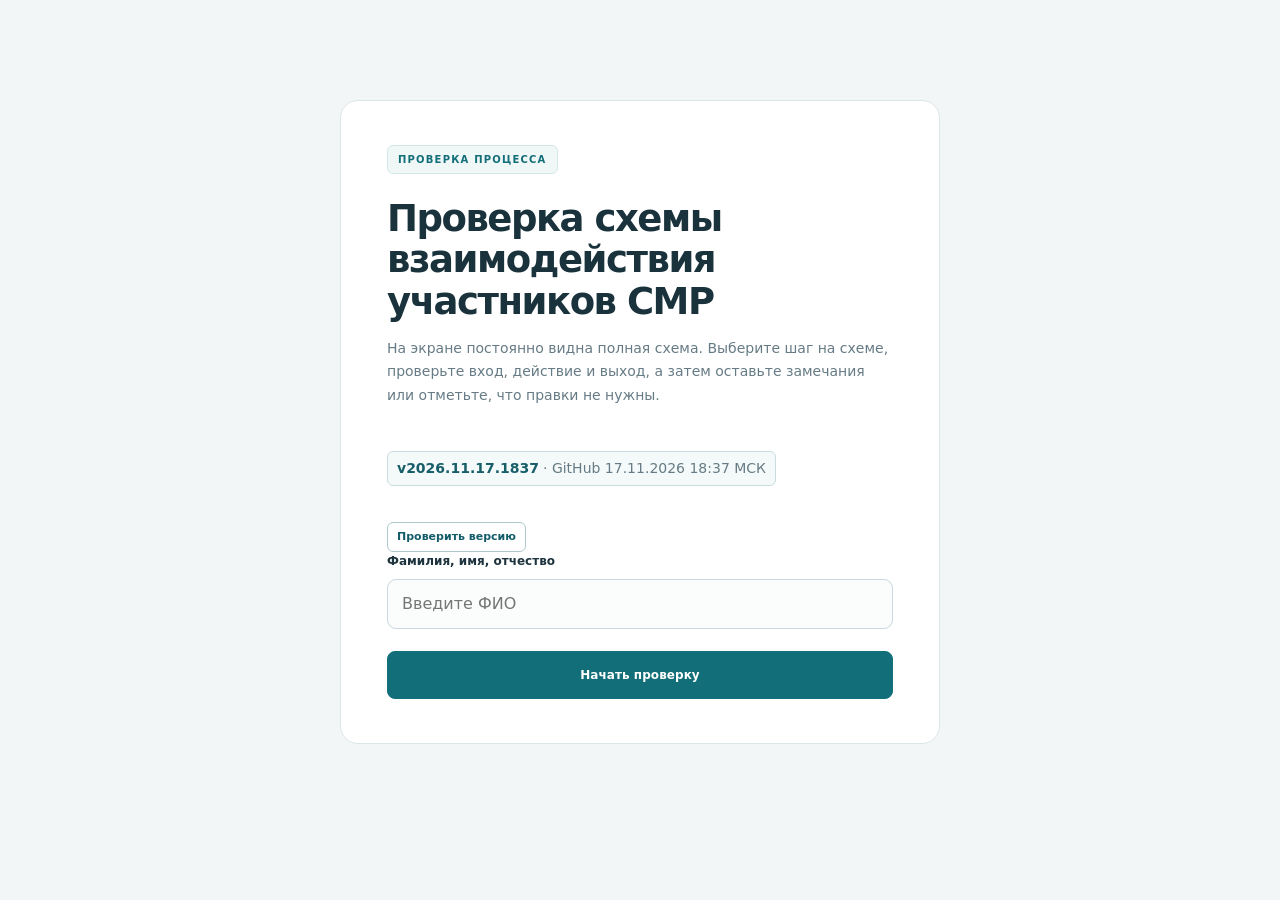
==== index.html @ fa49a2ed "Release v2026.11.17.1837: mark changed steps and fields, 17.11.2026 18:37 МСК" ====
<!doctype html>
<html lang="ru">
<head>
<meta charset="utf-8">
<meta name="viewport" content="width=device-width,initial-scale=1">
<title>Проверка схемы СМР | Flat</title>
<style>
:root{--bg:#edf1f6;--panel:#fff;--ink:#172033;--muted:#687386;--line:#ccd5e3;--accent:#1d4ed8;--id:#6d28a8;--id-bg:#f3e8ff}
*{box-sizing:border-box}body{margin:0;background:var(--bg);color:var(--ink);font:13px/1.4 Inter,Segoe UI,Arial,sans-serif}button,textarea,input{font:inherit}button{cursor:pointer}.hidden{display:none!important}
.start{max-width:650px;margin:10vh auto;padding:36px;background:#fff;border:1px solid var(--line);border-radius:20px;box-shadow:0 15px 50px #20305014}.start h1{margin:0 0 12px;font-size:30px;line-height:1.15}.start p{color:var(--muted)}.start .primary{width:100%;min-height:48px;touch-action:manipulation;-webkit-tap-highlight-color:transparent}label{font-weight:700}.field{width:100%;min-height:48px;margin:8px 0 22px;padding:13px;border:1px solid #b8c1d1;border-radius:10px;font-size:16px}.primary,.ghost{padding:9px 15px;border:1px solid var(--line);border-radius:9px;background:#fff;font-weight:750}.primary{border-color:var(--accent);background:var(--accent);color:#fff}
.work{height:100vh;padding:10px}.topbar{display:flex;align-items:center;gap:12px;height:54px;padding:8px 13px;margin-bottom:9px;border:1px solid var(--line);border-radius:13px;background:#fff}.brand{font-weight:850}.spacer{flex:1}.small{color:var(--muted);font-size:11px}.workspace{display:grid;grid-template-columns:minmax(430px,45%) minmax(570px,55%);gap:10px;height:calc(100% - 63px)}.panel{min-height:0;overflow:hidden;border:1px solid var(--line);border-radius:15px;background:var(--panel);box-shadow:0 7px 24px #1c2a4110}.panel-head{display:flex;align-items:center;justify-content:space-between;gap:10px;height:50px;padding:9px 13px;border-bottom:1px solid var(--line)}.panel-head h2{margin:0;font-size:16px}.panel-head span{color:var(--muted);font-size:10px}.diagram-scroll{height:calc(100% - 50px);overflow:auto;padding:15px;scroll-behavior:smooth}.diagram{display:flex;flex-direction:column;max-width:760px;margin:auto}.flow-arrow{height:27px;color:#64748b;font-size:20px;line-height:27px;text-align:center}
.node{position:relative;min-height:47px;padding:7px 8px;border:2px solid var(--actor);border-radius:8px;background:var(--fill);color:#1e293b;text-align:left}.node:hover{filter:brightness(.98);box-shadow:0 3px 10px #1e293b20}.node strong{display:block;margin-bottom:2px;font-size:10px}.node span{display:block;font-size:9px;line-height:1.25}.node.current{z-index:5;outline:4px solid #111827;outline-offset:3px;box-shadow:0 0 0 7px #facc15,0 8px 18px #0f172a40}.node.current::after{content:'РАССМАТРИВАЕМЫЙ ШАГ';position:absolute;top:-12px;right:5px;padding:2px 6px;border-radius:99px;background:#111827;color:#fff;font-size:8px;font-weight:900;letter-spacing:.05em}.single-node{width:min(290px,86%);margin:auto}.area{position:relative;padding:28px 10px 10px;border:2px solid #8e9bb0;border-radius:13px;background:#f7f9fc}.area-title{position:absolute;top:-10px;left:12px;padding:2px 8px;border:1px solid #8e9bb0;border-radius:6px;background:#fff;color:#37455c;font-size:10px;font-weight:900;letter-spacing:.03em;text-transform:uppercase}.area-grid{display:grid;grid-template-columns:repeat(2,minmax(0,1fr));gap:8px}.subarea{position:relative;min-width:0;padding:25px 7px 7px;border:1px dashed #97a5b9;border-radius:9px;background:#fff}.subarea-title{position:absolute;top:5px;left:7px;right:7px;color:#526078;font-size:9px;font-weight:900}.subflow{display:flex;flex-direction:column;gap:3px}.subarrow{height:13px;color:#7a879b;font-size:12px;line-height:13px;text-align:center}.parallel-row{display:grid;grid-template-columns:repeat(auto-fit,minmax(95px,1fr));gap:6px}.parallel-marker{margin:0 0 5px;color:#526078;font-size:9px;font-weight:800;text-align:center;text-transform:uppercase}
.legend{display:flex;flex-wrap:wrap;gap:4px 9px;margin-bottom:12px}.legend-item{display:flex;align-items:center;gap:4px;color:#596579;font-size:9px}.legend-dot{width:9px;height:9px;border:2px solid var(--actor);border-radius:3px;background:var(--fill)}
.question-scroll{height:calc(100% - 50px);overflow:auto;padding:15px}.progress{height:6px;margin-bottom:13px;overflow:hidden;border-radius:99px;background:#d8dfe9}.progress i{display:block;height:100%;background:var(--accent)}.question-head{display:flex;align-items:flex-start;gap:9px;margin-bottom:12px}.actor-badge{padding:5px 8px;border:2px solid var(--actor);border-radius:99px;background:var(--fill);font-size:10px;font-weight:800;white-space:nowrap}.question-head h1{margin:0;font-size:20px;line-height:1.25}.id-legend{margin:0 0 10px;color:var(--muted);font-size:10px}.id-tag{display:inline-block;padding:1px 5px;border:1px solid #a472d1;border-radius:5px;background:var(--id-bg);color:var(--id);font-weight:900}.triplet{display:grid;grid-template-columns:repeat(3,minmax(0,1fr));gap:9px}.content-card{aspect-ratio:1/1;min-height:210px;padding:12px;overflow:auto;border:1px solid var(--line);border-top:6px solid var(--card);border-radius:12px;background:#fbfcfe}.content-card h3{margin:0 0 9px;color:#536078;font-size:11px;letter-spacing:.05em;text-transform:uppercase}.item{margin-bottom:6px;padding:5px 6px;border-radius:6px;font-size:11px;white-space:pre-wrap}.item.id{border-left:4px solid var(--id);background:var(--id-bg);color:#502176;font-weight:800}.item.id .id-tag{margin-right:4px}.answer{margin-top:14px;padding-top:13px;border-top:1px solid var(--line)}.answer h3{margin:0 0 8px;font-size:15px}.answer textarea{width:100%;min-height:90px;padding:10px;resize:vertical;border:1px solid #aeb9c9;border-radius:8px}.controls{display:flex;align-items:center;gap:9px;margin-top:10px}.controls .primary{margin-left:auto}.no-change{display:flex;align-items:center;gap:6px;font-weight:650}.saved{color:#087a52;font-size:11px}
@media(max-width:1050px){.work{height:auto}.workspace{grid-template-columns:1fr;height:auto}.diagram-scroll{height:540px}.question-scroll{height:auto}.panel{overflow:visible}}@media(max-width:720px){.start{min-height:100vh;min-height:100dvh;margin:0;padding:24px 18px;border:0;border-radius:0;box-shadow:none;display:flex;flex-direction:column;justify-content:center}.start h1{font-size:25px}.area-grid{grid-template-columns:1fr}.triplet{grid-template-columns:1fr}.content-card{aspect-ratio:auto;min-height:150px}.question-head{flex-direction:column}.topbar .brand{display:none}}


/* Flat redesign 2026.11 — design-only overrides, core data and numbering unchanged */
:root{--bg:#f3f6f7;--panel:#fff;--ink:#1d333d;--muted:#667b85;--line:#dce5e8;--accent:#126e78;--accentSoft:#e7f3f3;--id:#6b4891;--id-bg:#f2edf8}
html{scroll-behavior:smooth}body{font:14px/1.5 Inter,'Segoe UI',system-ui,-apple-system,Arial,sans-serif;-webkit-font-smoothing:antialiased;background:var(--bg)}
button,input,.comment-editor{font:inherit}button{transition:background-color .16s,border-color .16s,color .16s}button:focus-visible,input:focus-visible,[contenteditable]:focus-visible{outline:2px solid var(--accent);outline-offset:2px}button:disabled{cursor:default;opacity:.42}
.start{max-width:600px;margin:min(13vh,100px) auto 48px;padding:44px 46px;background:#fff;border:1px solid var(--line);border-radius:18px;box-shadow:none}
.start:before{content:'ПРОВЕРКА ПРОЦЕССА';display:inline-flex;padding:6px 10px;margin-bottom:24px;border:1px solid #d4e7e8;border-radius:6px;background:#eff7f7;color:var(--accent);font-size:10px;font-weight:800;letter-spacing:.12em}
.start h1{margin:0 0 15px;color:#19323c;font-size:clamp(26px,3vw,37px);letter-spacing:-.04em;line-height:1.12;font-weight:750}
.start p{font-size:14px;line-height:1.65;margin-bottom:30px}.start label{display:block;font-size:12px;color:var(--ink);font-weight:750}
.field{margin:9px 0 22px;border:1px solid #cbd8dd;border-radius:9px;background:#fbfcfc;padding:12px 14px;box-shadow:none}
.field:focus{background:#fff;border-color:var(--accent);outline:3px solid #e2f1f2;outline-offset:0}
.primary,.ghost{min-height:40px;padding:10px 16px;border-radius:8px;font-size:12px;font-weight:760;letter-spacing:.005em}
.primary{border:1px solid var(--accent);background:var(--accent);color:white}.primary:hover{background:#0c5961;border-color:#0c5961}
.ghost{border:1px solid #d6e1e5;background:#fff;color:#33505b}.ghost:hover{background:#eef4f5;border-color:#aebfc4}
.work{height:100vh;height:100dvh;padding:14px 16px}.topbar{height:59px;margin-bottom:12px;padding:10px 17px;border:1px solid var(--line);border-radius:12px;background:#fff;box-shadow:none}
.brand{display:flex;align-items:center;gap:11px;color:#19343b;letter-spacing:-.02em;font-size:15px;font-weight:780}.brand:before{content:'▤';display:grid;place-items:center;width:31px;height:31px;background:var(--accent);border-radius:8px;color:#fff;font-size:18px}
.topbar #who{min-width:0;max-width:38%;overflow:hidden;white-space:nowrap;text-overflow:ellipsis;font-size:12px}.topbar .primary{margin-left:auto}
.workspace{grid-template-columns:minmax(360px,43%) minmax(550px,57%);gap:12px;height:calc(100% - 71px)}
.panel{border:1px solid var(--line);border-radius:12px;background:#fff;box-shadow:none}
.panel-head{min-height:63px;height:auto;padding:13px 17px;border-bottom:1px solid #e6edef}
.panel-head h2{font-size:15px;color:#1d343c;font-weight:760;letter-spacing:-.015em}
.panel-head span{display:block;margin-top:2px;font-size:11px;color:#86959d}
.diagram-scroll{height:calc(100% - 63px);padding:21px 18px;scrollbar-color:#cbd9dc transparent}
.diagram{max-width:790px}.legend{gap:8px 16px;margin-bottom:21px;padding-bottom:13px;border-bottom:1px solid #edf1f2}
.legend-item{gap:6px;color:#627780;font-size:10.5px}.legend-dot{height:9px;width:9px;border:0;border-radius:3px;background:var(--actor)}
.flow-arrow{height:30px;line-height:29px;font-size:18px;color:#9aadb3}.subarrow{color:#a5b7bb}
.node{min-height:52px;padding:9px 11px;border:1px solid #dae5e8;border-left:4px solid var(--actor);border-radius:7px;background:#fff;color:#314952;box-shadow:none;transition:border-color .12s,background .12s}
.node:hover{filter:none;background:#f6fafb;border-color:#bdd2d7;box-shadow:none}
.node strong{font-size:10px;margin-bottom:4px;letter-spacing:.02em;color:#506772}
.node span{font-size:10px;line-height:1.36;color:#2d414b}
.node.current,.node.current:hover{outline:2px solid var(--accent);outline-offset:2px;box-shadow:0 0 0 6px #e4f2f2;background:#fff;border-color:#9bc8cc;border-left-color:var(--actor)}
.node.current:after{top:-14px;right:7px;padding:3px 7px;border-radius:4px;background:var(--accent);font-size:8px;letter-spacing:.06em}
.area{border:1px solid #d5e1e5;border-radius:10px;background:#f6f9fa;padding:29px 11px 12px}
.area-title{top:-10px;left:10px;padding:2px 8px;border:1px solid #d9e4e7;border-radius:5px;background:#fff;color:#576c77;font-size:9px;letter-spacing:.07em}
.area-grid{gap:9px}.subarea{padding:27px 8px 8px;border:1px solid #dfe8eb;border-radius:7px;background:#fff}
.subarea-title{font-size:9px;line-height:1.4;color:#6c828b;font-weight:750}.parallel-marker{font-size:9px;color:#82969d;letter-spacing:.035em}
.question-scroll{height:calc(100% - 63px);padding:19px 20px 25px;scrollbar-color:#cbd9dc transparent}
.progress{height:4px;margin:0 0 18px;border-radius:8px;background:#e8eff0}.progress i{background:var(--accent);border-radius:8px}
.question-head{gap:8px 11px;align-items:flex-start;margin-bottom:13px}.question-head h1{font-size:clamp(19px,1.75vw,23px);font-weight:760;line-height:1.27;color:#203942;letter-spacing:-.023em;scroll-margin-top:16px}
.actor-badge{padding:5px 9px;border:1px solid var(--actor);border-radius:5px;background:var(--fill);color:#294049;font-size:10px;font-weight:750}
.id-legend{display:flex;align-items:center;gap:7px;margin:0 0 12px;font-size:11px;line-height:1.5;color:#7b8993}.id-tag{padding:2px 5px;border:0;border-radius:4px;background:var(--id-bg);color:var(--id);font-weight:780}
.quote-hint{display:inline-flex;align-items:center;gap:7px;margin-bottom:16px;padding:6px 10px;border:1px solid #dce7e9;border-radius:7px;background:#f6f9fa;color:#697f89;font-size:11px;font-weight:500;letter-spacing:.005em}.hint-icon{font-size:16px;line-height:1;color:#728d96}
.triplet{gap:11px;align-items:start}.card-wrap{min-width:0;display:flex;flex-direction:column;gap:7px}
.step-recap{min-height:36px;display:flex;flex-direction:column;gap:1px;padding:0 2px;color:#607581;line-height:1.32;font-size:10px}
.recap-number{font-weight:800;color:var(--accent);letter-spacing:.035em;text-transform:none}.recap-name{overflow:hidden;display:-webkit-box;-webkit-line-clamp:2;-webkit-box-orient:vertical;line-clamp:2;color:#748892}
.content-card{aspect-ratio:auto;min-height:270px;height:clamp(270px,49vh,550px);border:1px solid #dce6e9;border-top:3px solid var(--card);border-radius:8px;background:#fff;padding:14px 12px 16px;box-shadow:none;overflow:auto;scrollbar-color:#cbd9dc transparent;user-select:text;-webkit-user-select:text;cursor:text}
.content-card h3{display:flex;align-items:center;gap:7px;padding-bottom:10px;margin:0 0 10px;border-bottom:1px solid #ecf1f2;color:#4e6570;font-size:11px;font-weight:800;letter-spacing:.07em}
.section-dot{display:inline-block;width:7px;height:7px;border-radius:2px;background:var(--card)}
.content-card .item{margin:0 0 7px;padding:7px 8px;border:1px solid transparent;border-radius:5px;background:#f7f9fa;color:#344c57;font-size:12px;line-height:1.53;white-space:pre-wrap;overflow-wrap:anywhere;user-select:text;-webkit-user-select:text}
.content-card .item.id{border:1px solid #e8def1;border-left:3px solid var(--id);background:#f7f3fb;color:#513765;font-weight:700}
.content-card .id-tag{display:inline-block;margin-right:3px;user-select:text;-webkit-user-select:text}
::selection{background:#bedcdf;color:#11333c}
.answer{margin-top:18px;padding-top:18px;border-top:1px solid #e3eaed}.answer h3{font-size:15px;font-weight:760;color:#243c46;letter-spacing:-.01em;margin-bottom:10px}
.comment-editor{width:100%;min-height:148px;padding:12px 13px;border:1px solid #cbdadf;border-radius:8px;outline:0;background:#fbfcfc;color:#233943;font-size:13px;line-height:1.55;white-space:pre-wrap;overflow:auto}
.comment-editor:focus{background:#fff;border-color:var(--accent);box-shadow:0 0 0 3px #e3f0f1}
.comment-editor:empty:before{content:attr(data-placeholder);color:#93a2a9;pointer-events:none}
.comment-editor[contenteditable="false"]{background:#f2f5f5;color:#75868d}.comment-editor .helper-label{font-weight:790;color:#284b56}
.comment-editor blockquote{margin:6px 0 10px;padding:9px 11px;border:0;border-left:3px solid var(--accent);border-radius:0 5px 5px 0;background:#eff6f6;color:#2b4a52;font-size:12px;white-space:pre-wrap}
.quote-button{position:fixed;z-index:1000;padding:9px 13px;border:1px solid #115963;border-radius:7px;background:#145f68;color:#fff;font-size:11px;font-weight:750;box-shadow:0 5px 18px #31515d29;touch-action:manipulation}
.controls{flex-wrap:wrap;gap:9px;margin-top:13px}.controls .primary{margin-left:auto}.no-change{gap:7px;color:#506772;font-size:12px;font-weight:650}.no-change input{width:16px;height:16px;accent-color:var(--accent)}.saved{font-size:10px;color:var(--accent)}
@media(max-width:1120px){.workspace{grid-template-columns:minmax(310px,41%) minmax(500px,59%)}.question-scroll{padding:16px}.content-card .item{font-size:11.5px}}
@media(max-width:1050px){.work{height:auto;padding:12px}.workspace{grid-template-columns:1fr;height:auto}.panel{overflow:hidden}.diagram-scroll{height:430px}.question-scroll{height:auto;overflow:visible}.triplet{grid-template-columns:repeat(3,minmax(0,1fr))}.content-card{height:330px}.question-head h1{scroll-margin-top:17px}}
@media(max-width:720px){.start{margin:0;max-width:none;min-height:100vh;min-height:100dvh;padding:34px 22px;border:0;border-radius:0;display:flex;flex-direction:column;justify-content:center}.start h1{font-size:31px}.start:before{align-self:flex-start}.work{padding:8px}.topbar{height:55px;padding:9px 11px;margin-bottom:8px;gap:8px}.brand{display:flex!important;font-size:13px;white-space:nowrap}.brand:before{width:26px;height:26px;font-size:15px}.topbar .small{max-width:20%;font-size:10px}.topbar .primary{padding:8px 9px;font-size:10px;min-height:34px}.workspace{gap:8px}.panel-head{padding:12px 13px;min-height:58px}.diagram-scroll{height:340px;padding:16px 12px}.question-scroll{padding:15px 13px 21px}.question-head{flex-direction:column;align-items:flex-start}.question-head h1{font-size:22px}.id-legend{font-size:10px}.quote-hint{font-size:11px;margin-bottom:16px}.triplet{grid-template-columns:1fr;gap:20px}.card-wrap{gap:7px}.step-recap{min-height:auto;display:flex;flex-direction:row;flex-wrap:wrap;align-items:baseline;gap:6px;padding:0 3px;font-size:11px}.recap-name{display:block;overflow:visible;-webkit-line-clamp:unset;line-clamp:unset;font-size:11px}.content-card{height:auto;min-height:155px;max-height:none;padding:13px}.content-card h3{font-size:12px}.content-card .item{font-size:12.5px;padding:8px 9px}.answer{margin-top:24px}.comment-editor{min-height:145px;font-size:14px}.controls .no-change{order:-1;width:100%;padding:3px 0}.controls button{flex:1}.controls .saved{order:3;width:100%;text-align:right}.quote-button{font-size:12px;max-width:calc(100vw - 16px)}}
@media(max-width:720px){.topbar #who{display:none}.topbar .primary{white-space:nowrap;padding:8px 12px}}
@media(max-width:380px){.topbar .small{display:none}.brand{font-size:12px}.start h1{font-size:27px}}



/* Three clearly delineated work areas: scheme, step, feedback */
.workspace{grid-template-columns:minmax(350px,42%) minmax(0,58%);align-items:stretch;gap:14px}
.review-stack{display:flex;flex-direction:column;min-height:0;min-width:0;gap:14px}
.panel{position:relative;border:1px solid #d3e0e3;box-shadow:none;border-radius:12px;background:#fff}
.diagram-panel{border-color:#cadde1;background:#fff}
.step-panel{flex:1;min-height:0;border-color:#dad7e6;background:#fff}
.comment-panel{flex:0 0 auto;border-color:#c9e0d9;background:#fff}
.panel-head{position:relative;min-height:64px;height:64px;padding:12px 17px;flex:none}
.diagram-panel .panel-head{background:#eef6f7;border-bottom:1px solid #d7e6e8;box-shadow:inset 0 3px 0 #729aa2}
.step-panel .panel-head{background:#f6f4fa;border-bottom:1px solid #e8e3f0;box-shadow:inset 0 3px 0 #9485ad}
.comment-panel .panel-head{background:#eef7f4;border-bottom:1px solid #d7e9e1;box-shadow:inset 0 3px 0 #6ba898}
.panel-caption{display:flex;align-items:center;gap:12px;min-width:0}
.panel-index{display:grid;place-items:center;flex:0 0 28px;height:28px;font-size:11px;font-weight:750;border:1px solid #d0e0e3;border-radius:7px;color:#58757f;background:#fff}
.step-panel .panel-index{border-color:#e1dceb;color:#77618c}
.comment-panel .panel-index{border-color:#cfe5dc;color:#3c806d}
.panel-caption h2{font-size:15px;line-height:1.3}
.panel-caption span:not(.panel-index){font-size:11px;line-height:1.4}
.diagram-panel .diagram-scroll{height:calc(100% - 64px)}
.step-panel .question-scroll{height:calc(100% - 64px);overflow:auto;padding:16px 19px 20px}
.step-panel .content-card{height:clamp(230px,34vh,445px);min-height:230px}
.quote-hint{margin:0 0 14px;padding:0;border:0;background:transparent;color:#6e818c;line-height:1.45;font-size:11px}
.triplet{gap:9px}
.content-card h3{position:sticky;top:-14px;z-index:2;justify-content:space-between;gap:6px;min-height:39px;margin:0 0 10px;padding:0 0 9px;background:#fff}
.section-label{display:inline-flex;align-items:center;gap:5px;min-width:0}
.quote-inline{flex:0 0 auto;min-height:28px;padding:5px 8px;border:1px solid #bdd7d5;border-radius:6px;background:#f0f7f6;color:#126e78;font-size:10px;line-height:1;font-weight:730;white-space:nowrap}
.quote-inline:hover:not(:disabled),.quote-inline.quote-ready{background:#126e78;border-color:#126e78;color:white}
.quote-inline:disabled{opacity:1;cursor:default;color:#64818a;border-color:#cbdfe2;background:#f2f6f6}
.comment-body{padding:13px 17px 14px}
.comment-tabs{display:flex;gap:2px;border-bottom:1px solid #dce6e5;margin-bottom:12px}
.comment-tab{flex:1;min-width:0;border:0;border-bottom:2px solid transparent;background:transparent;color:#70818a;padding:8px 10px 9px;font-size:12px;font-weight:650;text-align:center}
.comment-tab:hover{background:#f5faf9;color:#365f61}
.comment-tab.active{color:#126e78;border-bottom-color:#126e78;font-weight:800;background:#f8fbfa}
.comment-pane-head{display:flex;justify-content:space-between;align-items:center;flex-wrap:wrap;gap:8px;margin-bottom:8px}
.comment-pane-head h3{margin:0;color:#35515c;font-size:12px;font-weight:730}
.overall-note{font-size:11px;color:#809298}
.comment-pane .comment-editor{min-height:100px;max-height:190px;font-size:12.5px;padding:10px 11px}
.comment-panel .no-change{font-size:11px;white-space:nowrap}
.comment-panel .no-change input{height:15px;width:15px}
.comment-panel .controls{justify-content:space-between;margin-top:11px}
.comment-panel .controls .primary{margin-left:0}
.comment-panel .controls .saved{flex:1;min-width:0;text-align:center}
/* Adapt the panel arrangement without nested mobile scrolling. */
@media(max-width:1050px){
 .work{height:auto;min-height:100dvh}
 .workspace{height:auto;grid-template-columns:1fr;gap:12px}
 .review-stack{height:auto;gap:12px}
 .step-panel{flex:initial}
 .step-panel .question-scroll{height:auto;overflow:visible}
 .diagram-panel .diagram-scroll{height:370px}
 .step-panel .content-card{height:350px}
}
@media(max-width:720px){
 .panel-head{height:auto;min-height:60px;padding:11px 13px}
 .diagram-panel .diagram-scroll{height:320px}
 .panel-caption{gap:9px}
 .step-panel .question-scroll{padding:15px 12px 20px}
 .step-panel .content-card{height:auto;min-height:160px;max-height:none;overflow:visible}
 .content-card h3{top:6px;padding:8px 0 9px}
 .quote-inline{min-height:32px;font-size:11px;padding:6px 10px}
 .comment-body{padding:12px}
 .comment-tab{font-size:12px;padding:10px 5px}
 .comment-pane .comment-editor{min-height:145px;max-height:none;font-size:14px}
 .comment-panel .controls .saved{order:initial;width:auto;flex:0 1 auto}
 .comment-panel .controls button{flex:0 0 auto;min-width:95px}
 .comment-panel .no-change{font-size:12px}
 .comment-pane-head{align-items:flex-start}
}
@media(max-height:750px) and (min-width:1051px){
 .work{height:auto;min-height:100vh}
 .workspace{height:auto;min-height:760px}
 .review-stack{min-height:760px}
 .diagram-panel .diagram-scroll{height:calc(100% - 64px)}
}

/* Cross-step links: exact originating document leads to an explicitly mapped output item. */
.step-reference{display:inline;color:#106d78;font-weight:800;text-decoration:underline;text-decoration-color:#8fc5c9;text-underline-offset:3px;text-decoration-thickness:1.5px;border-radius:3px;cursor:pointer;white-space:nowrap}
.step-reference:hover{color:#084f59;text-decoration-color:#084f59;background:#e4f3f3}
.step-reference:focus-visible{outline:2px solid #12818a;outline-offset:2px;background:#e4f3f3}
#output .item.ref-target{position:relative;border:1px solid #c59d47;border-left:4px solid #be8a23;background:#fff5da;color:#443c2a;box-shadow:0 0 0 2px #f8ecc9;scroll-margin:80px;transition:background-color .2s,border-color .2s}
#input .item.ref-origin{border:1px solid #bed9da;background:#e9f6f5}
.reference-notice{display:flex;flex-wrap:wrap;align-items:center;justify-content:space-between;gap:6px 12px;padding:8px 10px;margin:0 0 13px;border:1px solid #d4e6e6;border-left:3px solid #6c9ca3;border-radius:7px;background:#f3f9f9;color:#46636c;font-size:11px;line-height:1.4}
.reference-notice button{border:0;background:transparent;color:#0b6a76;text-decoration:underline;text-underline-offset:2px;font-weight:750;font-size:11px;padding:4px 0;cursor:pointer}
.reference-notice button:hover{color:#064b56}
@media(max-width:720px){.reference-notice{font-size:12px}.reference-notice button{font-size:12px}.step-reference{padding:1px 0}}

/* Backreferences sit inside the output item, beneath the document name. */
.output-consumers{display:flex;flex-wrap:wrap;align-items:baseline;gap:5px;margin-top:7px;padding-top:6px;border-top:1px solid #dfe9eb;font-size:10px;line-height:1.5}
.output-consumers-label{margin-right:2px;color:#66838b;font-size:10px;font-weight:650;white-space:nowrap}
.output-consumers .reverse-reference{display:inline-block;padding:2px 6px;border:1px solid #d6e7e8;border-radius:4px;background:#eef7f7;color:#116c75;text-decoration:none;font-size:10px;font-weight:740;white-space:nowrap}
.output-consumers .reverse-reference:hover{background:#deeff0;border-color:#9cc8ce;color:#084a53;text-decoration:underline}
.output-consumers .reverse-reference:focus-visible{outline:2px solid #126e78;outline-offset:2px}
#input .item.ref-target{position:relative;border:1px solid #c59d47;border-left:4px solid #be8a23;background:#fff5da;color:#443c2a;box-shadow:0 0 0 2px #f8ecc9;scroll-margin:80px}
#output .item.ref-origin{border:1px solid #bed9da;background:#e9f6f5}
@media(max-width:720px){.output-consumers{gap:7px;margin-top:8px;padding-top:7px;font-size:11px}.output-consumers .reverse-reference{padding:4px 8px;font-size:11px}.output-consumers-label{font-size:11px}}

/* Analytical document scopes: muted neutral for context, not the violet ID styling. */
.scope-legend{margin:0 0 12px;border:1px solid #dce8e9;border-radius:7px;background:#f8fbfb;color:#55707a;font-size:11px}
.scope-legend summary{cursor:pointer;padding:8px 11px;font-weight:650;list-style-position:inside}
.scope-legend summary:hover{background:#f0f6f6}
.scope-legend-content{padding:1px 12px 10px;border-top:1px solid #e5eeef;line-height:1.45}
.scope-legend-content p{margin:8px 0 0}.scope-caveat{color:#758990;font-size:10px}
.content-card .item.context{border:1px solid #dbe7e5;border-left:3px solid #789d96;background:#f5f9f8;color:#365850}
.content-card .context-tag,.content-card .related-tag{display:inline-block;margin-right:4px;padding:2px 5px;border-radius:4px;font-size:10px;font-weight:750;line-height:1.35}
.content-card .context-tag{background:#e2efeb;color:#446f63}
.content-card .item.related{border:1px solid #e2e5ea;border-left:3px solid #8c97aa;background:#f6f7fa}
.content-card .related-tag{background:#e8ebf2;color:#59677d}
.release-stamp{display:inline-flex;gap:4px;align-items:center;flex-wrap:wrap;font-size:11px;line-height:1.3;padding:5px 9px;border:1px solid #cbdcde;border-radius:6px;background:#f4faf9;color:#385660;white-space:normal}.release-stamp b{color:#175e69;font-weight:800}@media(max-width:720px){.release-stamp{font-size:10px;padding:4px 6px}}

/* Версия и проверка GitHub на стартовом экране и в шапке. */
.release-check-widget{display:inline-flex;align-items:center;flex-wrap:wrap;gap:6px;position:relative;max-width:100%;z-index:5}
.release-check-btn{background:#fff;border:1px solid #adc9ce;border-radius:6px;color:#135c69;padding:6px 9px;font-size:11px;font-weight:700;cursor:pointer}
.release-check-btn:hover{background:#e8f5f3}
.release-check-btn:disabled{opacity:.55;cursor:progress}
.release-check-result{position:absolute;z-index:9000;top:calc(100% + 8px);left:0;width:min(390px,calc(100vw - 24px));max-height:min(65vh,460px);overflow:auto;box-shadow:0 12px 36px #26374329;border:1px solid #c7dadf;background:#fff;padding:12px;border-radius:9px;color:#293c46;font-size:12px;line-height:1.55;white-space:normal}
.release-check-result[hidden]{display:none!important}
.release-result-line{margin:0 0 7px}
.release-result-important{font-weight:700;color:#0d5565}
.release-check-result a{display:block;padding-top:5px;color:#116477;font-weight:650}
@media(max-width:700px){.release-check-widget{gap:4px}.release-check-btn{font-size:10px;padding:5px 7px}}

.other-results{margin:12px 0 4px;padding:0 10px 8px;border:2px dashed #aab5bf;border-radius:8px;background:#f9fafb;color:#57616e;font-size:11px}.other-results[hidden]{display:none!important}.other-results summary{cursor:pointer;padding:9px 3px;font-weight:750;color:#657080}.other-results-body{border-top:1px dashed #c8d0d7;padding-top:7px}.other-result-item{padding:4px 5px;margin:4px 0;color:#64717d;font-size:11px;line-height:1.48;white-space:pre-wrap}.other-result-item:before{content:'• ';color:#8d98a2}

/* ✎ Изменённые шаги и поля: явный признак редактирования, видимый и в чистовом режиме. */
html body .diagram .node.has-content-change::before{
  content:"✎";position:absolute;right:5px;top:5px;
  display:flex!important;align-items:center;justify-content:center;
  width:20px;height:20px;min-width:20px;
  border:1px solid #c3d8d4;border-radius:6px;
  color:#22695f;background:#ebf7f3;
  font:700 15px/1 "Segoe UI Symbol","Segoe UI",Arial,sans-serif;
  box-shadow:0 1px 3px #203c3615;z-index:2;
}
html body .diagram .node.has-content-change{padding-right:29px!important}
html body .diagram .node.has-content-change.new-modified:not(.current)::after,
html body .diagram .node.has-content-change.new-moved:not(.current)::after{display:none!important}
html body .diagram .node.has-content-change.current::after{content:"РАССМАТРИВАЕМЫЙ ШАГ"}
.content-card.has-content-change .section-label::after{
  content:"✎";display:inline-flex;align-items:center;justify-content:center;
  vertical-align:middle;margin-left:6px;width:17px;height:17px;
  border:1px solid #c3d8d4;border-radius:5px;
  color:#22695f;background:#ebf7f3;font-size:12px;font-weight:800;
}
.change-icon-legend{display:inline-block;margin-top:4px;color:#43655e;font-size:10px;font-weight:650;white-space:normal}
</style>
<link rel="stylesheet" href="./review-new.css?v=202611171837">
</head>
<body>
<form id="start" class="start"><h1>Проверка схемы взаимодействия участников СМР</h1><p>На экране постоянно видна полная схема. Выберите шаг на схеме, проверьте вход, действие и выход, а затем оставьте замечания или отметьте, что правки не нужны.</p><div class="release-check-widget" data-release-widget data-release-branch="NEW" data-release-path="index.html" data-release-version="v2026.11.17.1837"><p class="release-stamp"><b>v2026.11.17.1837</b> · GitHub 17.11.2026 18:37 МСК</p><button type="button" class="release-check-btn" data-release-check>Проверить версию</button><div class="release-check-result" data-release-result aria-live="polite" hidden></div></div><label for="fio">Фамилия, имя, отчество</label><input id="fio" class="field" name="fio" autocomplete="name" enterkeyhint="go" placeholder="Введите ФИО" required><button id="begin" class="primary" type="submit">Начать проверку</button></form>
<main id="work" class="work hidden">
  <header class="topbar"><div class="release-check-widget" data-release-widget data-release-branch="NEW" data-release-path="index.html" data-release-version="v2026.11.17.1837"><span class="release-stamp" role="status" aria-label="Версия сайта и время публикации в GitHub"><b>v2026.11.17.1837</b> · GitHub 17.11.2026 18:37 МСК</span><button type="button" class="release-check-btn" data-release-check>Проверить версию</button><div class="release-check-result" data-release-result aria-live="polite" hidden></div></div><div class="brand">Проверка схемы СМР</div><span id="who" class="small"></span><div class="spacer"></div><button id="download" class="primary">Скачать XLSX</button></header>
  <div class="workspace">
    <section class="panel diagram-panel" aria-labelledby="diagramHeading">
      <header class="panel-head"><div class="panel-caption"><span class="panel-index">01</span><div><h2 id="diagramHeading">Схема процесса</h2><span class="change-icon-legend">✎ · в этом шаге или поле есть правки</span><span>Выберите шаг для проверки</span></div></div></header>
      <div class="diagram-scroll" id="diagramScroll"><div class="legend" id="legend"></div><div class="diagram" id="diagram"></div></div>
    </section>
    <div class="review-stack">
      <section class="panel step-panel" aria-labelledby="stepHeading">
        <header class="panel-head"><div class="panel-caption"><span class="panel-index">02</span><div><h2 id="stepHeading">Проверка шага</h2><span id="questionCounter"></span></div></div></header>
        <div class="question-scroll">
          <div class="progress"><i id="progress"></i></div>
          <div class="question-head"><span class="actor-badge" id="actorBadge"></span><h1 id="questionTitle"></h1></div>
          <p class="id-legend"><span class="id-tag">ИД</span> Документ или запись, относящиеся к исполнительной документации</p>
          <details class="scope-legend"><summary>Аналитические категории документов</summary><div class="scope-legend-content"><p><strong>[ИД]</strong> - документы, входящие в состав исполнительной документации.</p><p><strong>[Связанный документ]</strong> - документы для формирования, проверки или комплектования ИД, не являющиеся ИД сами по себе.</p><p><strong>[Контекст процесса]</strong> - документы об условиях выполнения работ, не подлежащие автоматическому включению в реестр ИД.</p><p class="scope-caveat">Это рабочая классификация СИД, а не нормативно установленный перечень. Применяется только к документам, для которых категория указана явно.</p></div></details><p class="quote-hint" role="note"><span class="hint-icon" aria-hidden="true">✎</span> Выделите фрагмент текста и нажмите «Цитировать» в соответствующей карточке.</p>
          <div class="reference-notice hidden" id="referenceNotice" role="status" aria-live="polite">
            <span id="referenceMessage">Связанный результат выделен ниже в блоке «Выход».</span>
            <button type="button" id="referenceBack">Вернуться к исходному шагу</button>
          </div>
          <div class="triplet">
            <div class="card-wrap"><div class="step-recap" aria-label="Текущий шаг"></div><article class="content-card" data-section="Вход" style="--card:#3d8ec4"><h3><span class="section-label"><span class="section-dot"></span>Вход</span><button class="quote-inline" type="button" aria-label="Цитировать выделенное из входа" disabled>Цитировать</button></h3><div id="input"></div></article></div>
            <div class="card-wrap"><div class="step-recap" aria-label="Текущий шаг"></div><article class="content-card" data-section="Действие" style="--card:#8b79bb"><h3><span class="section-label"><span class="section-dot"></span>Действие</span><button class="quote-inline" type="button" aria-label="Цитировать выделенное из действия" disabled>Цитировать</button></h3><div id="action"></div></article></div>
            <div class="card-wrap"><div class="step-recap" aria-label="Текущий шаг"></div><article class="content-card" data-section="Выход" style="--card:#43a58e"><h3><span class="section-label"><span class="section-dot"></span>Выход</span><button class="quote-inline" type="button" aria-label="Цитировать выделенное из выхода" disabled>Цитировать</button></h3><div id="output"></div><details id="otherResults" class="other-results" hidden><summary>Иной результат (не документ)</summary><div id="otherOutput" class="other-results-body"></div></details></article></div>
          </div>
        </div>
      </section>
      <section class="panel comment-panel" aria-labelledby="commentsHeading">
        <header class="panel-head"><div class="panel-caption"><span class="panel-index">03</span><div><h2 id="commentsHeading">Комментарии</h2><span>Замечания к шагу или ко всей схеме</span></div></div></header>
        <div class="comment-body">
          <div class="comment-tabs" role="tablist" aria-label="Вид комментария">
            <button type="button" class="comment-tab active" id="tabStep" role="tab" aria-controls="stepCommentPane" aria-selected="true">К текущему шагу</button>
            <button type="button" class="comment-tab" id="tabOverall" role="tab" aria-controls="overallCommentPane" aria-selected="false">К схеме в целом</button>
          </div>
          <section id="stepCommentPane" class="comment-pane" role="tabpanel" aria-labelledby="tabStep">
            <div class="comment-pane-head"><h3>Нужны ли правки в этом шаге?</h3><label class="no-change"><input id="nochange" type="checkbox"> Правки не нужны</label></div>
            <div id="comment" class="comment-editor" contenteditable="true" role="textbox" aria-label="Комментарий к текущему шагу" aria-multiline="true" data-placeholder="Опишите, что нужно изменить"></div>
          </section>
          <section id="overallCommentPane" class="comment-pane hidden" role="tabpanel" aria-labelledby="tabOverall">
            <div class="comment-pane-head"><h3>Замечания к схеме в целом</h3><span class="overall-note">Один комментарий на всю схему</span></div>
            <div id="overallComment" class="comment-editor" contenteditable="true" role="textbox" aria-label="Комментарий к схеме в целом" aria-multiline="true" data-placeholder="Опишите общие замечания, не относящиеся к отдельному шагу"></div>
          </section>
          <div class="controls"><button id="back" class="ghost" type="button">Назад</button><span id="saved" class="saved" role="status" aria-live="polite"></span><button id="next" class="primary" type="button">Далее</button></div>
        </div>
      </section>
    </div>
  </div>
</main>
<script>
const MODEL={"steps":[{"order":1,"code":"0","layer":0,"actorKey":"customer","actor":"Заказчик","actorColor":"#2563eb","title":"До начала СМР: заключения, утверждение ПД и РНС","input":"Вход\n• [ПД] Проектная документация\n• [Изыскательская документация] Результаты инженерных изысканий\n• [ИРД] Заявления на экспертизы и выдачу РНС\n• [ИРД] Правоустанавливающие документы на земельный участок, ГПЗУ\n• [Экологическая документация, если ГЭЭ обязательна] Материалы ОВОС и общественных обсуждений","action":"0.1. Заказчик направляет проектную документацию и результаты инженерных изысканий в ФАУ «Главгосэкспертиза России» для проведения ГГЭ.\nУ экспертного учреждения: материалы для проведения ГГЭ.\n0.2. Заказчик получает положительное заключение ГГЭ.\nУ заказчика: положительное заключение ГГЭ.\n0.3. Заказчик направляет материалы в Росприроднадзор для проведения ГЭЭ, если она обязательна для объекта.\nУ Росприроднадзора: материалы для проведения ГЭЭ.\n0.4. Заказчик получает положительное заключение ГЭЭ, если она обязательна для объекта.\nУ заказчика: положительное заключение ГЭЭ.\n0.5. Заказчик утверждает проектную документацию приказом.\nУ заказчика: утверждённая ПД и приказ о её утверждении.\n0.6. Заказчик оформляет приказ или решение об утверждении результатов ГГЭ.\nУ заказчика: приказ или решение об утверждении результатов ГГЭ.\n0.7. Заказчик подаёт заявление о выдаче РНС в Минстрой России.\nУ Минстроя России: заявление о выдаче РНС.\n0.8. Заказчик получает разрешение на строительство.\nУ заказчика: РНС.","output":"Выход\n• [ИРД] Положительное заключение ГГЭ\n• [ИРД] Положительное заключение ГЭЭ (если необходимо)\n• [ОРД] Приказ об утверждении ПД и приказ/решение об утверждении результатов ГГЭ\n• [ПД] Утверждённая проектная документация\n• [ИРД] Разрешение на строительство","surveyOrder":1},{"order":2,"code":"1","layer":1,"actorKey":"customer","actor":"Заказчик","actorColor":"#2563eb","title":"Выдача РД «В производство работ», утверждение перечня ИД и формы её ведения","input":"Вход\n• [РД] Рабочая документация\n• [ПД] Утверждённая ПД\n• [ИРД] РНС (шаг 0)\n• [Организационный документ] Проект перечня ИД\n• [ОРД] Проекты приказов о представителях","action":"1.1. Заказчик передаёт ЛОС рабочую документацию со штампом «В производство работ».\nУ ЛОС: рабочая документация для выполнения работ.\n1.2. Заказчик утверждает перечень исполнительной документации.\nУ заказчика: утверждённый перечень ИД.\n1.3. Заказчик утверждает форму ведения исполнительной документации.\nУ заказчика: утверждённая форма ведения ИД.\n1.4. Заказчик издаёт приказы о назначении представителей строительного контроля, застройщика и технического заказчика.\nУ назначенных представителей: полномочия, определённые приказами.\n1.5. Эксплуатирующая организация издаёт приказ о назначении представителей для подписания АОУСИТО и других документов СМР и ПНР.\nУ назначенных представителей: полномочия на подписание документов в пределах приказа.\n1.6. Эксплуатирующая организация передаёт заказчику приказ о назначении своих представителей.\nУ заказчика: приказ эксплуатирующей организации.","output":"Выход\n• [РД] РД со штампом «В производство работ», переданная ЛОС\n• [Организационный документ] Утверждённый перечень ИД и форма её ведения\n• [ОРД] Приказы заказчика о представителях СК, застройщика и технического заказчика\n• [ОРД] Приказ эксплуатирующей организации о представителях для АОУСИТО и других документов СМР и ПНР","surveyOrder":2},{"order":3,"code":"2","layer":2,"actorKey":"customer","actor":"Заказчик","actorColor":"#2563eb","title":"Извещение о начале работ в ГСН (не позднее 7 раб. дн.)","input":"Вход\n• [ИРД] РНС (шаг 0)\n• [ПД] Утверждённая ПД\n• [Надзорный документ] Извещение о начале строительства\n• [ИД] Общий журнал работ","action":"2.1. Застройщик или технический заказчик направляет извещение о начале строительства с приложениями в территориальное управление Ростехнадзора не позднее чем за 7 рабочих дней до начала строительства.\nУ территориального управления Ростехнадзора: извещение о начале строительства с приложениями.\n2.2. Застройщик или технический заказчик передаёт общий журнал работ в территориальное управление Ростехнадзора для регистрации.\nУ территориального управления Ростехнадзора: ОЖР для регистрации.","output":"Выход\n• [Надзорный документ] Направленное извещение о начале строительства\n• [ИД] ОЖР, переданный на регистрацию","surveyOrder":3},{"order":4,"code":"3","layer":2,"actorKey":"designer","actor":"Проектировщик","actorColor":"#7c3aed","title":"Организация авторского надзора","input":"Вход\n• [РД] РД, переданная заказчиком (шаг 1)\n• [Договорная документация] Основание выполнения авторского надзора","action":"3.1. Генпроектировщик назначает представителей авторского надзора приказом.\nУ представителей авторского надзора: полномочия, определённые приказом.\n3.2. Генпроектировщик открывает журнал авторского надзора.\nУ генпроектировщика: ЖАН.\n3.3. Генпроектировщик передаёт заказчику сведения о назначенных специалистах авторского надзора.\nУ заказчика: сведения о представителях авторского надзора.\nФорма ЖАН (только электронная / бумажная с электронным отражением) не определена: см. страницу «Сверка источников».","output":"Выход\n• [ОРД] Приказ о специалистах авторского надзора\n• [Журнал авторского надзора] Открытый генпроектировщиком ЖАН","surveyOrder":4},{"order":5,"code":"4а","layer":2,"actorKey":"los","actor":"Лицо, осуществляющее строительство","actorColor":"#059669","title":"ППР, ППГР, назначение ответственных, открытие журналов","input":"Вход\n• [ПД] ПД, включая ПОС\n• [РД] РД со штампом «В производство работ» (шаг 1)","action":"4а.1. ЛОС разрабатывает ППР на основании ПД и РД.\nУ ЛОС: разработанный ППР.\n4а.2. ЛОС разрабатывает технологические карты на основании ПД и РД.\nУ ЛОС: разработанные технологические карты.\n4а.3. ЛОС разрабатывает ППГР на основании ПД и РД, если он применим для соответствующих работ.\nУ ЛОС: разработанный ППГР, если применимо.","output":"Выход\n• [ОТД] Разработанный ППР.\n• [ОТД] Разработанные технологические карты.\n• [ОТД] Разработанный ППГР, если применимо.","surveyOrder":5},{"order":7,"code":"4в","layer":2,"actorKey":"los","actor":"Лицо, осуществляющее строительство","actorColor":"#059669","title":"ППР, ППГР, назначение ответственных, открытие журналов","input":"Вход\n• [ОРД] Документы, устанавливающие полномочия назначаемых сотрудников ЛОС: приказы, доверенности, если применимо.\n• [Квалификационная документация] Документы, подтверждающие квалификацию назначаемых сотрудников ЛОС.","action":"4в.4. ЛОС назначает ответственных лиц приказами.\nУ назначенных лиц: полномочия и обязанности, определённые приказами.","output":"Выход\n• [ОРД] Подписанные приказы о назначении ответственных лиц, загруженные в СИД.\n• [ОРД] Документы, подтверждающие полномочия назначенных сотрудников, загруженные в СИД.\n• [Квалификационная документация] Документы, подтверждающие квалификацию назначенных сотрудников, загруженные в СИД.","surveyOrder":6},{"order":11,"code":"7","layer":2,"actorKey":"customer","actor":"Заказчик","actorColor":"#2563eb","title":"Передача геодезической разбивочной основы","input":"Вход\n• [Результат геодезических работ] Геодезическая разбивочная основа","action":"7.1. Заказчик передаёт ЛОС геодезическую разбивочную основу.\nУ ЛОС: геодезическая разбивочная основа для выполнения разбивочных работ.\n7.2. Заказчик оформляет акт освидетельствования геодезической разбивочной основы.\nУ заказчика и ЛОС: акт освидетельствования ГРО.","output":"Выход\n• [ИД] Акт освидетельствования ГРО (ИД 1)\n• [Результат] ГРО передана ЛОС","surveyOrder":7},{"order":12,"code":"8","layer":2,"actorKey":"customer","actor":"Заказчик","actorColor":"#2563eb","title":"Передача давальческого оборудования в монтаж","input":"Вход\n• [Материальный объект] Давальческое оборудование\n• [Документация поставщика] Паспорта и документы качества","action":"8.1. Заказчик передаёт ЛОС давальческое оборудование и материалы с документами качества.\nУ ЛОС: давальческое оборудование.\n8.2. Заказчик оформляет акт приёма-передачи оборудования в монтаж по форме ОС-15 через СТДО.\nУ заказчика и ЛОС: акт приёма-передачи оборудования в монтаж.","output":"Выход\n• [Учётный документ] Акт приёма-передачи оборудования в монтаж (ОС-15)\n• [Учётный документ] Накладная на передачу давальческих материалов подрядчику (М-15 либо иной документ по принятой форме)\n• [Материальный объект] Оборудование передано ЛОС для входного контроля","surveyOrder":8},{"order":15,"code":"11","layer":2,"actorKey":"supplier","actor":"Поставщик / изготовитель","actorColor":"#d97706","title":"Поставка МТР и оборудования с документами качества","input":"Вход\n• [Материальный объект] МТР и оборудование\n• [Документация поставщика] Паспорта, сертификаты, декларации ТР ТС/ЕАЭС, формуляры и инструкции по монтажу","action":"11.1. Поставщик передаёт ЛОС МТР и оборудование.\nУ ЛОС: поставленные МТР и оборудование.\n11.2. Поставщик передаёт ЛОС паспорта, сертификаты, декларации ТР ТС/ЕАЭС, формуляры и инструкции по монтажу.\nУ ЛОС: документация поставщика для входного контроля и подготовки испытаний.","output":"Выход\n• [Материальный объект] Поставленные МТР и оборудование\n• [Документация поставщика] Переданные паспорта, сертификаты, декларации, формуляры и инструкции","surveyOrder":9},{"order":10,"code":"6","layer":3,"actorKey":"gsn","actor":"Орган государственного строительного надзора","actorColor":"#dc2626","title":"Регистрация общего журнала, программа проверок","input":"Вход\n• [Надзорный документ] Извещение о начале строительства (шаг 2)\n• [ИД] ОЖР на регистрацию (шаг 2)","action":"6.1. Территориальное управление Ростехнадзора рассматривает извещение о начале строительства.\nУ территориального управления Ростехнадзора: рассмотренное извещение.\n6.2. Территориальное управление Ростехнадзора регистрирует общий журнал работ.\nУ территориального управления Ростехнадзора: зарегистрированный ОЖР.\n6.3. Территориальное управление Ростехнадзора передаёт застройщику или техническому заказчику зарегистрированный общий журнал работ.\nУ застройщика или технического заказчика: зарегистрированный ОЖР.\n6.4. Территориальное управление Ростехнадзора передаёт застройщику или техническому заказчику программу проверок.\nУ застройщика или технического заказчика: программа проверок.","output":"Выход\n• [ИД] Зарегистрированный ОЖР (ОЖР с регистрационной надписью и печатью ГСН)\n• [Надзорный документ] Программа проверок","surveyOrder":10},{"order":6,"code":"4б","layer":3,"actorKey":"los","actor":"Лицо, осуществляющее строительство","actorColor":"#059669","title":"ППР, ППГР, назначение ответственных, открытие журналов","input":"Вход\n• [ОТД] Разработанные ППР и технологические карты (шаг 4а).","action":"4б.1. Подрядчик направляет ППР заказчику по электронной почте.\nУ заказчика: ППР для проверки и согласования.\n4б.2. Подрядчик направляет технологические карты заказчику по электронной почте.\nУ заказчика: технологические карты для проверки и согласования.\n4б.3. Заказчик организует проверку ППР ответственными участниками.\nУ заказчика: результаты проверки ППР.\n4б.4. Заказчик организует проверку технологических карт ответственными участниками.\nУ заказчика: результаты проверки технологических карт.\n4б.5. Ответственные участники заказчика согласовывают ППР.\nУ подрядчика и заказчика: согласованный ППР.\n4б.6. Ответственные участники заказчика согласовывают технологические карты.\nУ подрядчика и заказчика: согласованные технологические карты.\n4б.7. Подрядчик организует ознакомление исполнителей с согласованным ППР.\nУ исполнителей: сведения о порядке и условиях выполнения работ, установленных ППР.\n4б.8. Подрядчик организует ознакомление исполнителей с согласованными технологическими картами.\nУ исполнителей: сведения о технологии выполнения соответствующих работ.\n4б.9. Исполнители подписывают лист ознакомления с ППР и технологическими картами.\nУ подрядчика: подписанный лист ознакомления.\n4б.10. Подрядчик передаёт заказчику скан подписанного листа ознакомления.\nУ заказчика: скан подписанного листа ознакомления.","output":"Выход\n• [ОТД] Согласованные ППР и технологические карты; при наличии замечаний - перечень замечаний для доработки.","surveyOrder":11},{"order":8,"code":"4г","layer":3,"actorKey":"los","actor":"Лицо, осуществляющее строительство","actorColor":"#059669","title":"ППР, ППГР, назначение ответственных, открытие журналов","input":"Вход\n• [ПД] Сведения об объекте и требования к организации строительства из ПОС, необходимые для подготовки СЖР, если применимо.\n• [РД] Сведения о конкретных конструкциях, системах и работах, для которых подготавливаются СЖР.\n• [ИД] Перечень специальных журналов работ, предусмотренных для данного вида работ.\n• [ОРД] Приказы о назначении ответственных за ведение специальных журналов работ.","action":"4г.5. ЛОС открывает специальные журналы работ.\nУ ЛОС: специальные журналы работ.","output":"Выход\n• [ИД → Журналы работ → СЖР] Подготовленные и зарегистрированные специальные журналы работ.\n• [ИД → ОЖР → Раздел 2] Сведения о специальных журналах работ для включения в раздел 2 соответствующего ОЖР.","surveyOrder":12},{"order":9,"code":"5","layer":3,"actorKey":"los","actor":"Лицо, осуществляющее строительство","actorColor":"#059669","title":"Допуск персонала к работам на территории объекта","input":"Вход\n• [ОРД] Приказы о назначении ответственных лиц (шаг 4в).\n• [Квалификационная документация персонала] Документы, подтверждающие квалификацию и аттестацию сотрудников с учётом выполняемых работ и функций, включая документы НАКС для сварщиков, если применимо.\n• [Документация об аттестации технологий] Документы об аттестации сварочных технологий, если применимо.","action":"5.1. ЛОС проверяет приказы о назначении ответственных лиц.\nУ ЛОС: проверенные приказы о назначении ответственных лиц.\n5.2. ЛОС проверяет документы об аттестации сварщиков и технологий НАКС.\nУ ЛОС: проверенные документы об аттестации сварщиков и технологий.\n5.3. ЛОС оформляет акт-допуск для допуска персонала к работам на территории объекта в случаях, когда его оформление требуется.\nУ ЛОС: акт-допуск.\n5.4. ЛОС оформляет наряды-допуски для конкретных работ повышенной опасности, когда их оформление обязательно. Наряды-допуски оформляются перед соответствующими работами и при необходимости неоднократно в ходе строительства.\nУ ЛОС: наряды-допуски на соответствующие работы, если требуются.","output":"Выход\n• [Контекст процесса] Документ допуска к работам: оформленный акт-допуск, если его оформление требуется.\n• [Контекст процесса] Документы допуска к работам: выданные наряды-допуски для конкретных работ повышенной опасности, когда их оформление обязательно; по мере необходимости оформляются неоднократно в ходе строительства.\n• [Результат] Персонал допущен к соответствующим работам.","surveyOrder":13},{"order":13,"code":"9","layer":3,"actorKey":"los","actor":"Лицо, осуществляющее строительство","actorColor":"#059669","title":"Разбивка осей, вынос в натуру","input":"Вход\n• [Результат] Переданная ГРО (шаг 7)\n• [ИД] Акт освидетельствования ГРО\n• [РД] Разбивочные чертежи","action":"9.1. Геодезическая служба ЛОС выполняет разбивку осей по переданной ГРО и рабочей документации.\nУ ЛОС: разбитые оси объекта.\n9.2. Геодезическая служба ЛОС выполняет вынос проектных элементов в натуру по рабочей документации.\nУ ЛОС: вынесенные в натуру проектные элементы.\n9.3. Геодезическая служба ЛОС оформляет акт разбивки осей.\nУ ЛОС: акт разбивки осей.","output":"Выход\n• [ИД] Акт разбивки осей (ИД 2)\n• [Результат] Оси вынесены в натуру","surveyOrder":14},{"order":14,"code":"10","layer":3,"actorKey":"los","actor":"Лицо, осуществляющее строительство","actorColor":"#059669","title":"Входной контроль МТР и оборудования (с СК заказчика)","input":"Вход\n• [Материальный объект] МТР и оборудование (шаги 8, 11)\n• [Учётный документ] ОС-15\n• [Документация поставщика] Паспорта, сертификаты, декларации, формуляры, инструкции\n• [РД] Требования к МТР и оборудованию","action":"10.1. ЛОС совместно со строительным контролем заказчика проверяет поступившие МТР и оборудование на соответствие рабочей документации.\nУ участников контроля: результаты проверки МТР и оборудования.\n10.2. ЛОС совместно со строительным контролем заказчика проверяет документы качества на поступившие МТР и оборудование.\nУ участников контроля: результаты проверки документов качества.\n10.3. ЛОС вносит результаты входного контроля в журнал входного контроля.\nУ ЛОС: записи в журнале входного контроля.\n10.4. ЛОС оформляет акты входного контроля.\nУ ЛОС: акты входного контроля.\n10.5. ЛОС оформляет акты выявленных дефектов при наличии дефектов.\nУ ЛОС: акты выявленных дефектов, если дефекты обнаружены.\nСтруктурные изменения по встречам не внесены: первичные файлы не найдены; в реестре есть открытые вопросы.","output":"Выход\n• [ИД] Журнал и акты входного контроля (ИД 12)\n• [Документ контроля] Акты о выявленных дефектах (при наличии)\n• [Результат] Решение по результатам входного контроля","surveyOrder":15},{"order":16,"code":"12","layer":4,"actorKey":"customer","actor":"Заказчик","actorColor":"#2563eb","title":"Строительный контроль заказчика: выборочные проверки","input":"Вход\n• [РД] Рабочая документация\n• [ИД] ОЖР","action":"12.1. Служба строительного контроля заказчика выборочно проверяет выполняемые ЛОС работы на соответствие рабочей документации.\nУ службы строительного контроля заказчика: результаты выборочной проверки работ.\n12.2. Служба строительного контроля заказчика фиксирует замечания и предписания по результатам проверки.\nУ службы строительного контроля заказчика: замечания и предписания при наличии нарушений.\n12.3. Служба строительного контроля заказчика вносит записи в общий журнал работ.\nУ заказчика и ЛОС: записи строительного контроля в ОЖР.\n12.4. Служба строительного контроля заказчика передаёт ЛОС замечания для устранения.\nУ ЛОС: замечания для устранения.\nОснование исходника: ч. 7 ст. 53 ГрК РФ.","output":"Выход\n• [ИД] Замечания СК (ИД 6), записи в ОЖР\n• [Документ контроля] Предписания ЛОС\n• [ИД?] Запись в Реестре предписаний (относится к ИД)\n• [] Акт закрытия пункта предписания (есть разные названия)\n• Запись в ОЖР об устранении (могут быть позже внесены)\n• Подпись в ОЖР от СК Заказчика, что замечание устранено (могут быть позже внесены)","surveyOrder":16},{"order":17,"code":"13","layer":4,"actorKey":"designer","actor":"Проектировщик","actorColor":"#7c3aed","title":"Авторский надзор, согласование отступлений от РД","input":"Вход\n• [Журнал авторского надзора] ЖАН (шаг 3)\n• [ОРД] Приказ о специалистах АН\n• [РД] Рабочая документация и предложения об изменениях","action":"13.1. Представитель авторского надзора проверяет соответствие выполняемых работ рабочей документации.\nУ представителя авторского надзора: результаты проверки работ.\n13.2. Представитель авторского надзора вносит записи в журнал авторского надзора.\nУ генпроектировщика: записи в ЖАН.\n13.3. Генпроектировщик согласовывает изменения рабочей документации.\nУ генпроектировщика: согласованные изменения РД.\n13.4. Генпроектировщик передаёт согласованные изменения рабочей документации заказчику и ЛОС.\nУ заказчика и ЛОС: согласованные изменения РД.\nФорма ЖАН (только электронная / бумажная с электронным отражением) не определена: см. страницу «Сверка источников».","output":"Выход\n• [Журнал авторского надзора] Записи в ЖАН\n• [РД] Согласованные изменения РД","surveyOrder":17},{"order":20,"code":"16","layer":4,"actorKey":"los","actor":"Лицо, осуществляющее строительство","actorColor":"#059669","title":"Выполнение СМР по РД и ППР, записи в журналах","input":"Вход\n• [РД] РД со штампом «В производство работ»\n• [ОТД] ППР и технологические карты\n• [Контекст процесса] Документы допуска к работам: акт-допуск и наряды-допуски (шаг 5), если применимо. Наряды-допуски требуются только для соответствующих работ повышенной опасности, когда их оформление обязательно, и могут оформляться непосредственно перед такими работами в ходе строительства.\n• [ИД] Результаты входного контроля (шаг 10)\n• [Документ контроля] Замечания СК для устранения (шаг 12, при наличии)","action":"16.1. ЛОС выполняет СМР по рабочей документации, ППР и технологическим картам с использованием МТР и оборудования, прошедших входной контроль.\nУ ЛОС: выполненные СМР.\n16.2. ЛОС вносит записи о выполненных работах в общий журнал работ.\nУ ЛОС: записи в ОЖР.\n16.3. ЛОС вносит записи о выполненных работах в специальные журналы работ.\nУ ЛОС: записи в СЖР.","output":"Выход\n• [Результат] Выполненные СМР\n• [ИД] Записи в ОЖР и СЖР","surveyOrder":18},{"order":18,"code":"14","layer":4,"actorKey":"los","actor":"Лицо, осуществляющее строительство","actorColor":"#059669","title":"Операционный контроль, исполнительная съёмка, ЛНК","input":"Вход\n• [Результат] Выполненные СМР (шаг 16)\n• [ИД] Записи в ОЖР и СЖР\n• [РД] Рабочая документация","action":"14.1. Строительный контроль ЛОС проводит операционный контроль выполненных СМР.\nУ ЛОС: результаты операционного контроля.\n14.2. Геодезическая служба ЛОС выполняет исполнительную съёмку выполненных СМР.\nУ ЛОС: результаты исполнительной съёмки.\n14.3. Лаборатория ЛОС проводит лабораторный неразрушающий контроль выполненных СМР.\nУ ЛОС: результаты лабораторного неразрушающего контроля.\n14.4. Участники контроля передают ПТО ЛОС результаты контроля и исполнительной съёмки для подготовки освидетельствования.\nУ ПТО ЛОС: материалы для подготовки освидетельствования.","output":"Выход\n• [ИД] Исполнительные геодезические схемы (ИД 8)\n• [ИД] Исполнительные схемы, профили (ИД 9)\n• [ИД] Протоколы ЛНК, РК/УЗК (ИД 11)","surveyOrder":19},{"order":21,"code":"17","layer":4,"actorKey":"gsn","actor":"Орган государственного строительного надзора","actorColor":"#dc2626","title":"Выездные проверки по программе","input":"Вход\n• [Надзорный документ] Программа проверок (шаг 6)\n• [Результат] Выполняемые СМР\n• [ИД] Предъявленная исполнительная документация","action":"17.1. Территориальное управление Ростехнадзора проводит выездные проверки по программе проверок.\nУ территориального управления Ростехнадзора: результаты выездных проверок.\n17.2. Территориальное управление Ростехнадзора оформляет акт проверки.\nУ территориального управления Ростехнадзора: акт проверки.\n17.3. Территориальное управление Ростехнадзора выдаёт застройщику и ЛОС предписание при выявлении нарушений.\nУ застройщика и ЛОС: предписание об устранении выявленных нарушений.","output":"Выход\n• [Надзорный документ] Акт проверки\n• [Надзорный документ] Предписание при выявлении нарушений","surveyOrder":20},{"order":19,"code":"15","layer":5,"actorKey":"los","actor":"Лицо, осуществляющее строительство","actorColor":"#059669","title":"Сбор комплекта к освидетельствованию, уведомление","input":"Вход\n• [ИД] Исполнительные схемы, профили, протоколы контроля (шаг 14)\n• [ИД] Записи в ОЖР и СЖР\n• [РД] Рабочая документация","action":"15.1. ПТО ЛОС собирает проект акта освидетельствования с приложениями по результатам операционного контроля.\nУ ПТО ЛОС: проект акта с приложениями.\n15.2. ПТО ЛОС уведомляет представителей заказчика, авторского надзора и эксплуатирующей организации об освидетельствовании.\nУ приглашённых представителей: уведомление об освидетельствовании.","output":"Выход\n• [Проект ИД] Проект акта с приложениями\n• [Организационный документ] Уведомление участникам освидетельствования","surveyOrder":21},{"order":22,"code":"18","layer":6,"actorKey":"multi","actor":"Участники строительства","actorColor":"#475569","title":"Совместное освидетельствование работ и конструкций","input":"Вход\n• [Проект ИД] Проект акта с приложениями (шаг 15)\n• [ИД] Исполнительные схемы и протоколы контроля\n• [РД] Рабочая документация\n• [ОРД] Приказы о полномочиях подписантов, включая представителя эксплуатирующей организации","action":"18.1. Представители заказчика по вопросам СК, проектировщика при проверке по ч. 2 ст. 53 ГрК РФ и ЛОС по вопросам СМР и СК совместно освидетельствуют предъявленные работы и конструкции.\nУ участников освидетельствования: результаты проверки предъявленных работ и конструкций.\n18.2. Представители участников освидетельствования подписывают применимые АОСР, АОСК и АОУСИТО.\nУ участников освидетельствования: подписанные акты по предъявленным работам и конструкциям.\n18.3. Представитель эксплуатирующей организации подписывает АОУСИТО и другие документы в пределах предоставленных полномочий.\nУ участников процедуры: документы с подписью представителя эксплуатирующей организации.\n18.4. ЛОС устраняет замечания участников освидетельствования при их наличии.\nУ ЛОС: работы и конструкции с устранёнными замечаниями.\n18.5. ЛОС повторно предъявляет работы и конструкции участникам освидетельствования после устранения замечаний.\nУ участников освидетельствования: работы и конструкции для повторной проверки.\n18.6. ЛОС выполняет последующие работы после подписания соответствующего акта.\nУ ЛОС: последующие выполненные работы после освидетельствования.\nАОСК: акт освидетельствования строительных конструкций, устранение недостатков в которых невозможно без разборки или повреждения других строительных конструкций и участков сетей инженерно-технического обеспечения.\nЛОС одновременно является лицом, выполнившим работы. Представители СК заказчика и ЛОС: специалисты НРС. Первичная проверка ИД перед шагом 18 остаётся предложением; в обязательный маршрут не включена.\nОснование исходника: п. 3 Порядка № 344/пр; ч. 2 ст. 53 ГрК РФ.","output":"Выход\n• [ИД] АОСР (ИД 3), если освидетельствуются скрытые работы\n• [ИД] АОСК (ИД 4), если освидетельствуются соответствующие конструкции\n• [ИД] АОУСИТО (ИД 5), если освидетельствуются участки сетей\n• [Результат] Замечания и повторное предъявление при их наличии","surveyOrder":22},{"order":25,"code":"21","layer":7,"actorKey":"los","actor":"Лицо, осуществляющее строительство","actorColor":"#059669","title":"Испытания трубопроводов на прочность и герметичность","input":"Вход\n• [Результат] Смонтированные трубопроводы\n• [ИД] Подписанные акты освидетельствования (шаг 18)\n• [РД] Требования к испытаниям","action":"21.1. ЛОС проводит испытания освидетельствованных трубопроводов на прочность и герметичность.\nУ ЛОС: результаты испытаний трубопроводов.\n21.2. ЛОС выполняет промывку трубопроводов.\nУ ЛОС: промытые трубопроводы.\n21.3. ЛОС выполняет продувку трубопроводов.\nУ ЛОС: продутые трубопроводы.\n21.4. ЛОС оформляет акты испытаний, промывки и продувки трубопроводов.\nУ ЛОС: акты испытаний, промывки и продувки.\n21.5. ЛОС оформляет паспорта трубопроводов.\nУ ЛОС: паспорта трубопроводов.\n21.6. ЛОС передаёт ПТО ЛОС акты и паспорта трубопроводов для комплектования ИД.\nУ ПТО ЛОС: акты и паспорта трубопроводов.","output":"Выход\n• [ИД] Акты испытаний, промывки, продувки (ИД 10)\n• [Техническая документация] Паспорта трубопроводов","surveyOrder":23},{"order":26,"code":"22","layer":7,"actorKey":"supplier","actor":"Поставщик / изготовитель","actorColor":"#d97706","title":"Индивидуальные испытания оборудования (совместно с ЛОС)","input":"Вход\n• [Результат] Смонтированное оборудование\n• [Документация поставщика] Паспорта, формуляры и инструкции (шаг 11)","action":"22.1. Поставщик оборудования совместно с ЛОС проводит индивидуальные испытания смонтированного оборудования по документации поставщика.\nУ участников испытаний: результаты индивидуальных испытаний оборудования.\n22.2. Участники испытаний оформляют акты индивидуальных испытаний оборудования.\nУ участников испытаний: акты индивидуальных испытаний.\n22.3. Поставщик оборудования передаёт заказчику результаты индивидуальных испытаний для рабочей комиссии и шеф-наладки.\nУ заказчика: результаты индивидуальных испытаний.","output":"Выход\n• [ИД] Акты индивидуальных испытаний оборудования (ИД 10)","surveyOrder":24},{"order":24,"code":"20","layer":8,"actorKey":"los","actor":"Лицо, осуществляющее строительство","actorColor":"#059669","title":"Комплектование ИД по титулам и системам","input":"Вход\n• [ИД] Подписанные акты (шаг 18)\n• [ИД] Акты испытаний, промывки, продувки (шаг 21)\n• [Техническая документация] Паспорта трубопроводов\n• [РД] Рабочие чертежи\n• [Документ контроля] Замечания по ИД (шаг 19, при наличии)","action":"20.1. ПТО ЛОС комплектует исполнительную документацию по титулам и системам.\nУ ПТО ЛОС: комплект ИД с подписанными актами, рабочими чертежами с надписями о соответствии и результатами испытаний.\n20.2. ПТО ЛОС составляет реестр исполнительной документации.\nУ ПТО ЛОС: реестр ИД.\n20.3. ПТО ЛОС передаёт службе строительного контроля заказчика комплект ИД с реестром и сопроводительным письмом.\nУ службы строительного контроля заказчика: комплект ИД, реестр и сопроводительное письмо.\n20.4. ПТО ЛОС дорабатывает комплект исполнительной документации по полученным замечаниям.\nУ ПТО ЛОС: доработанный комплект ИД.","output":"Выход\n• [ИД] Комплект ИД по титулам и системам\n• [ИД] Рабочие чертежи с надписями о соответствии (ИД 7)\n• [Организационный документ] Реестр ИД и сопроводительное письмо","surveyOrder":25},{"order":23,"code":"19","layer":9,"actorKey":"customer","actor":"Заказчик","actorColor":"#2563eb","title":"Проверка комплекта ИД, выдача замечаний","input":"Вход\n• [ИД] Комплект ИД по титулам и системам (шаг 20)\n• [Организационный документ] Реестр ИД и сопроводительное письмо","action":"19.1. Служба строительного контроля заказчика проверяет полученный от ЛОС комплект исполнительной документации.\nУ службы строительного контроля заказчика: результаты проверки комплекта ИД.\n19.2. Служба строительного контроля заказчика передаёт ЛОС реестр замечаний при необходимости доработки комплекта.\nУ ЛОС: реестр замечаний по ИД для доработки.\n19.3. Служба строительного контроля заказчика передаёт рабочей комиссии проверенный комплект ИД при отсутствии замечаний.\nУ рабочей комиссии: проверенный комплект ИД.","output":"Выход\n• [Документ контроля] Реестр замечаний по ИД при их наличии\n• [ИД] Проверенный комплект ИД при отсутствии замечаний","surveyOrder":26},{"order":27,"code":"23","layer":10,"actorKey":"customer","actor":"Заказчик","actorColor":"#2563eb","title":"Рабочая комиссия: приёмка после индивидуальных испытаний","input":"Вход\n• [ИД] Проверенный комплект ИД (шаг 19)\n• [ИД] Акты индивидуальных испытаний (шаг 22)","action":"23.1. Рабочая комиссия заказчика рассматривает проверенный комплект ИД и акты индивидуальных испытаний.\nУ рабочей комиссии: результаты рассмотрения комплекта ИД и актов испытаний.\n23.2. Рабочая комиссия заказчика принимает оборудование для комплексного опробования.\nУ заказчика: оборудование, принятое для комплексного опробования.\n23.3. Рабочая комиссия заказчика передаёт эксплуатирующей организации акт приёмки оборудования для комплексного опробования.\nУ эксплуатирующей организации: акт приёмки для комплексного опробования.","output":"Выход\n• [Приёмочная документация] Акт приёмки для комплексного опробования","surveyOrder":27},{"order":30,"code":"26","layer":11,"actorKey":"supplier","actor":"Поставщик / изготовитель","actorColor":"#d97706","title":"Шеф-наладка при комплексном опробовании","input":"Вход\n• [ИД] Акты индивидуальных испытаний (шаг 22)\n• [Документация поставщика] Инструкции по наладке\n• [Результат] Оборудование для комплексного опробования","action":"26.1. Поставщик оборудования выполняет шеф-наладку при комплексном опробовании с учётом результатов индивидуальных испытаний.\nУ участников комплексного опробования: результаты шеф-наладки.\n26.2. Поставщик оборудования передаёт эксплуатирующей организации протоколы наладки.\nУ эксплуатирующей организации: протоколы наладки.","output":"Выход\n• [Пусконаладочная документация] Протоколы наладки","surveyOrder":28},{"order":31,"code":"27","layer":11,"actorKey":"operator","actor":"Эксплуатирующая организация","actorColor":"#0891b2","title":"Комплексное опробование (ПНР под нагрузкой)","input":"Вход\n• [Приёмочная документация] Акт приёмки для комплексного опробования (шаг 23)\n• [Пусконаладочная документация] Протоколы наладки (шаг 26)","action":"27.1. Эксплуатирующая организация проводит комплексное опробование оборудования под нагрузкой после приёмки рабочей комиссией с участием поставщика по шеф-наладке.\nУ эксплуатирующей организации: результаты комплексного опробования.\n27.2. Эксплуатирующая организация оформляет акт комплексного опробования.\nУ эксплуатирующей организации: акт комплексного опробования.\n27.3. Эксплуатирующая организация оформляет протоколы ПНР.\nУ эксплуатирующей организации: протоколы ПНР.\n27.4. Эксплуатирующая организация передаёт ЛОС акт комплексного опробования и протоколы ПНР для предъявления объекта.\nУ ЛОС: акт комплексного опробования и протоколы ПНР.","output":"Выход\n• [Пусконаладочная документация] Акт комплексного опробования\n• [Пусконаладочная документация] Протоколы ПНР","surveyOrder":29},{"order":29,"code":"25","layer":12,"actorKey":"los","actor":"Лицо, осуществляющее строительство","actorColor":"#059669","title":"Предъявление объекта, устранение недоделок","input":"Вход\n• [Пусконаладочная документация] Акт комплексного опробования и протоколы ПНР (шаг 27)\n• [ИД] Комплект ИД","action":"25.1. ЛОС устраняет недоделки по результатам комплексного опробования.\nУ ЛОС: объект с устранёнными недоделками.\n25.2. ЛОС оформляет КС-2 на основании исполнительной документации.\nУ ЛОС: КС-2.\n25.3. ЛОС оформляет КС-3 на основании исполнительной документации.\nУ ЛОС: КС-3.\n25.4. ЛОС ведёт ведомость недоделок.\nУ ЛОС: ведомость недоделок.\n25.5. ЛОС предъявляет объект заказчику для приёмки.\nУ заказчика: объект, предъявленный к приёмке.","output":"Выход\n• [Учётная документация] КС-2, КС-3\n• [Документ контроля] Ведомость недоделок\n• [Результат] Объект предъявлен заказчику","surveyOrder":30},{"order":28,"code":"24","layer":13,"actorKey":"customer","actor":"Заказчик","actorColor":"#2563eb","title":"Приёмка объекта, извещение об окончании в ГСН","input":"Вход\n• [Результат] Предъявленный объект (шаг 25)\n• [Учётная документация] КС-2, КС-3\n• [Документ контроля] Ведомость недоделок\n• [ИД] Комплект ИД","action":"24.1. Заказчик принимает предъявленный ЛОС объект по акту приёмки ОКС.\nУ заказчика: принятый объект и акт приёмки ОКС.\n24.2. Заказчик направляет в территориальное управление Ростехнадзора извещение об окончании строительства для итоговой проверки.\nУ территориального управления Ростехнадзора: извещение об окончании строительства.\nОснование исходника: ст. 55 ГрК РФ.","output":"Выход\n• [Приёмочная документация] Акт приёмки ОКС\n• [Надзорный документ] Извещение об окончании работ","surveyOrder":31},{"order":32,"code":"28","layer":14,"actorKey":"gsn","actor":"Орган государственного строительного надзора","actorColor":"#dc2626","title":"Итоговая проверка и получение ЗОС","input":"Вход\n• [Надзорный документ] Извещение об окончании работ (шаг 24)\n• [Приёмочная документация] Акт приёмки ОКС\n• [ИД] Комплект ИД\n• [Надзорный документ] Акты проверок и предписания (шаг 17)","action":"28.1. Территориальное управление Ростехнадзора проводит итоговую проверку объекта и исполнительной документации после получения извещения об окончании работ.\nУ территориального управления Ростехнадзора: результаты итоговой проверки.\n28.2. Территориальное управление Ростехнадзора выдаёт застройщику ЗОС либо отказ в выдаче ЗОС.\nУ застройщика: ЗОС или отказ в выдаче ЗОС.","output":"Выход\n• [Надзорный документ] ЗОС либо отказ в выдаче ЗОС","surveyOrder":32},{"order":33,"code":"29","layer":15,"actorKey":"los","actor":"Лицо, осуществляющее строительство","actorColor":"#059669","title":"Передача ИД на постоянное хранение","input":"Вход\n• [Надзорный документ] ЗОС (шаг 28)\n• [ИД] Комплект ИД","action":"29.1. ЛОС передаёт эксплуатирующей организации комплект ИД на постоянное хранение по акту передачи не позднее 5 рабочих дней после получения ЗОС.\nУ эксплуатирующей организации: комплект ИД для постоянного хранения и акт передачи.","output":"Выход\n• [ИД] Комплект ИД передан на постоянное хранение\n• [Организационный документ] Акт передачи ИД","surveyOrder":33},{"order":34,"code":"30","layer":15,"actorKey":"customer","actor":"Заказчик","actorColor":"#2563eb","title":"Получение разрешения на ввод в эксплуатацию","input":"Вход\n• [Надзорный документ] ЗОС (шаг 28)\n• [Приёмочная документация] Акт приёмки ОКС (шаг 24)\n• [ИРД] РНС\n• [Разрешительная документация] Заявление о выдаче разрешения на ввод","action":"30.1. Застройщик подаёт в Минстрой России заявление о выдаче разрешения на ввод с ЗОС и актом приёмки ОКС.\nУ Минстроя России: заявление о выдаче разрешения на ввод с приложениями.\n30.2. Застройщик получает разрешение на ввод в эксплуатацию либо решение об отказе.\nУ застройщика: разрешение на ввод или решение об отказе.","output":"Выход\n• [Разрешительная документация] Разрешение на ввод в эксплуатацию либо решение об отказе","surveyOrder":34},{"order":35,"code":"31","layer":16,"actorKey":"operator","actor":"Эксплуатирующая организация","actorColor":"#0891b2","title":"Хранение ИД в течение срока эксплуатации, регистрация ОПО","input":"Вход\n• [ИД] Комплект ИД и акт передачи (шаг 29)\n• [Разрешительная документация] Разрешение на ввод (шаг 30)","action":"31.1. Эксплуатирующая организация принимает переданный комплект ИД в архив.\nУ эксплуатирующей организации: архивный комплект ИД.\n31.2. Эксплуатирующая организация обеспечивает хранение ИД в течение срока эксплуатации объекта.\nУ эксплуатирующей организации: ИД на постоянном хранении.\n31.3. Эксплуатирующая организация направляет сведения об ОПО в территориальное управление Ростехнадзора для регистрации.\nУ территориального управления Ростехнадзора: сведения об ОПО для регистрации.","output":"Выход\n• [ИД] Архив ИД на срок эксплуатации\n• [Регистрационная документация] Сведения в реестре ОПО","surveyOrder":35}],"actors":{"customer":{"name":"Заказчик","color":"#2563eb"},"designer":{"name":"Проектировщик","color":"#7c3aed"},"los":{"name":"Лицо, осуществляющее строительство","color":"#059669"},"supplier":{"name":"Поставщик / изготовитель","color":"#d97706"},"gsn":{"name":"Орган государственного строительного надзора","color":"#dc2626"},"operator":{"name":"Эксплуатирующая организация","color":"#0891b2"},"multi":{"name":"Участники строительства","color":"#475569"}}};
const STEP_REFERENCE_TARGETS={"1|2|0":[4],"2|0|0":[4],"3|0|1":[0],"4а|1|1":[0],"6|0|2":[0],"6|1|2":[1],"4б|0|4а":[0,1],"5|0|4в":[0],"13|0|3":[1],"16|2|5":[0,1,2],"16|3|10":[0,1],"17|0|6":[1],"15|0|14":[0,1,2],"18|0|15":[0,1],"22|1|11":[0],"20|0|18":[1,2],"19|0|20":[0],"23|0|19":[1],"23|1|22":[0],"26|0|22":[0],"27|0|23":[0],"27|1|26":[0],"25|0|27":[0,1],"28|0|24":[1],"28|3|17":[0,1],"29|0|28":[0],"30|0|28":[0],"30|1|24":[0],"31|0|29":[0,1],"31|1|30":[0],"20|1|18":[3,4,5,6],"20|2|21":[0,1],"20|5|19":[0],"18|1|14":[0,1,2]};
/* Reverse navigation is built from the same verified direct-document mapping. */
const OUTPUT_REVERSE_REFERENCES=(()=>{
  const reverse=Object.create(null);
  for(const [key,outputs] of Object.entries(STEP_REFERENCE_TARGETS)){
    const [consumer,inputIndex,producer]=key.split('|');
    for(const outputIndex of outputs){
      const outputKey=producer+'|'+outputIndex;
      if(!reverse[outputKey])reverse[outputKey]=[];
      reverse[outputKey].push({consumer,inputIndex:Number(inputIndex)});
    }
  }
  return reverse;
})();
const STORAGE='smr-review-v2';
const actorStyle={customer:{stroke:'#2563eb',fill:'#dbeafe'},designer:{stroke:'#7c3aed',fill:'#ede9fe'},los:{stroke:'#059669',fill:'#d1fae5'},supplier:{stroke:'#d97706',fill:'#fef3c7'},gsn:{stroke:'#dc2626',fill:'#fee2e2'},operator:{stroke:'#0891b2',fill:'#cffafe'},multi:{stroke:'#475569',fill:'#e2e8f0'}};
let state={fio:'',index:0,answers:{},overallComment:'',overallCommentHtml:''};
let activeCommentTab='step';
const el=id=>document.getElementById(id);const byCode=Object.fromEntries(MODEL.steps.map(s=>[s.code,s]));
function esc(x){return String(x).replace(/[&<>"']/g,c=>({'&':'&amp;','<':'&lt;','>':'&gt;','"':'&quot;',"'":'&#39;'}[c]))}
const CHANGED_STEP_FIELDS={"5":["title","input","action","output"],"7":["output"],"8":["output"],"9":["output"],"10":["output"],"11":["output"],"12":["title","input","action","output"],"14":["title","input","action","output"],"15":["title","input","action","output"],"16":["input","action","output"],"17":["title","input","action","output"],"18":["title","input","action","output"],"20":["input"],"21":["title","input","action","output"],"22":["title","input","action","output"],"25":["output"]};
const CHANGED_STEP_CODES=new Set(Object.keys(CHANGED_STEP_FIELDS));
function node(code){const s=byCode[code],a=actorStyle[s.actorKey];return '<button class="node'+(CHANGED_STEP_CODES.has(code)?' has-content-change':'')+'" data-code="'+esc(code)+'" style="--actor:'+a.stroke+';--fill:'+a.fill+'"><strong>Шаг '+esc(code)+'</strong><span>'+esc(s.title)+'</span></button>'}
const arrow='<div class="subarrow">↓</div>';
function buildDiagram(){el('diagram').innerHTML='<div class="single-node">'+node('0')+'</div><div class="flow-arrow">↓</div><div class="single-node">'+node('1')+'</div><div class="flow-arrow">↓</div><div class="single-node">'+node('2')+'</div><div class="flow-arrow">↓</div>'+area('Подготовка к СМР','<div class="area-grid">'+sub('Государственный строительный надзор',node('6'))+sub('Авторский надзор',node('3'))+sub('Организация строительства',node('4а')+arrow+node('4б'))+sub('Ответственные и допуски',node('4в')+arrow+node('4г')+arrow+node('5'))+sub('Геодезическая подготовка',node('7')+arrow+node('9'))+sub('МТР и оборудование','<div class="parallel-marker">Выполняется параллельно</div><div class="parallel-row">'+node('8')+node('11')+'</div>'+arrow+node('10'))+'</div>')+'<div class="flow-arrow">↓</div>'+area('Выполнение СМР и текущий контроль','<div class="parallel-marker">Действия выполняются одновременно</div><div class="parallel-row">'+node('12')+node('13')+node('16')+node('14')+node('17')+'</div>')+'<div class="flow-arrow">↓</div><div class="single-node">'+node('15')+'</div><div class="flow-arrow">↓</div><div class="single-node">'+node('18')+'</div><div class="flow-arrow">↓</div>'+area('Испытания','<div class="parallel-marker">Параллельные направления</div><div class="parallel-row">'+node('21')+node('22')+'</div>')+'<div class="flow-arrow">↓</div><div class="single-node">'+node('20')+'</div><div class="flow-arrow">↓</div><div class="single-node">'+node('19')+'</div><div class="flow-arrow">↓</div><div class="single-node">'+node('23')+'</div><div class="flow-arrow">↓</div>'+area('Комплексное опробование','<div class="parallel-marker">Выполняется одновременно</div><div class="parallel-row">'+node('26')+node('27')+'</div>')+'<div class="flow-arrow">↓</div><div class="single-node">'+node('25')+'</div><div class="flow-arrow">↓</div><div class="single-node">'+node('24')+'</div><div class="flow-arrow">↓</div><div class="single-node">'+node('28')+'</div><div class="flow-arrow">↓</div>'+area('Завершение строительства','<div class="parallel-marker">Две параллельные ветви</div><div class="parallel-row">'+node('29')+node('30')+'</div>')+'<div class="flow-arrow">↓</div><div class="single-node">'+node('31')+'</div>';document.querySelectorAll('.node').forEach(b=>b.onclick=()=>go(MODEL.steps.findIndex(s=>s.code===b.dataset.code)))}
function area(title,body){return '<section class="area"><div class="area-title">'+title+'</div>'+body+'</section>'}function sub(title,body){return '<section class="subarea"><div class="subarea-title">'+title+'</div><div class="subflow">'+body+'</div></section>'}
function buildLegend(){el('legend').innerHTML=Object.entries(MODEL.actors).map(([k,a])=>{const c=actorStyle[k];return '<span class="legend-item"><i class="legend-dot" style="--actor:'+c.stroke+';--fill:'+c.fill+'"></i>'+esc(a.name)+'</span>'}).join('')}
function load(){try{const x=JSON.parse(localStorage.getItem(STORAGE));if(x&&x.answers)state=x}catch(e){}}
function save(){try{localStorage.setItem(STORAGE,JSON.stringify(state))}catch(e){}el('saved').textContent='Сохранено';setTimeout(()=>el('saved').textContent='',900)}
function answer(code){return state.answers[code]||{comment:'',commentHtml:'',nochange:false}}
function plainHtml(t){return t?'<div>'+esc(t).replace(/\n/g,'<br>')+'</div>':''}
function exportText(html){const box=document.createElement('div');box.innerHTML=html;box.querySelectorAll('.helper-label').forEach(x=>x.remove());box.querySelectorAll('br').forEach(x=>x.replaceWith(document.createTextNode('\n')));box.querySelectorAll('div,blockquote,p').forEach(x=>x.append(document.createTextNode('\n')));return box.textContent.split(/\n/).map(x=>x.trim()).filter(Boolean).join('\n')}
function saveCurrent(){if(el('work').classList.contains('hidden'))return;const step=MODEL.steps[state.index],html=el('comment').innerHTML;state.answers[step.code]={comment:exportText(html),commentHtml:html,nochange:el('nochange').checked};save()}
function saveOverall(){const html=el('overallComment').innerHTML;state.overallCommentHtml=html;state.overallComment=exportText(html);save()}
function setCommentTab(tab){if(tab!=='step'&&tab!=='overall')return;if(activeCommentTab==='step')saveCurrent();else saveOverall();activeCommentTab=tab;const overall=tab==='overall';el('stepCommentPane').classList.toggle('hidden',overall);el('overallCommentPane').classList.toggle('hidden',!overall);el('tabStep').classList.toggle('active',!overall);el('tabOverall').classList.toggle('active',overall);el('tabStep').setAttribute('aria-selected',String(!overall));el('tabOverall').setAttribute('aria-selected',String(overall));hideQuote()}

function centerInDiagram(node){if(!node)return;const sc=el('diagramScroll'),scRect=sc.getBoundingClientRect(),nRect=node.getBoundingClientRect();const desired=sc.scrollTop+nRect.top-scRect.top-(sc.clientHeight-nRect.height)/2;sc.scrollTo({top:Math.max(0,desired),behavior:'smooth'})}
function go(i,related=null){
  saveCurrent();
  state.index=Math.max(0,Math.min(MODEL.steps.length-1,i));
  render();
  if(related){
    if(related.direction==='reverse')highlightRelatedInput(related);
    else highlightRelatedResult(related);
  }else if(window.innerWidth<=1050){
    requestAnimationFrame(()=>el('questionTitle').scrollIntoView({behavior:'smooth',block:'start'}));
  }
}
function lines(text){return String(text).split(/\n+/).map(x=>x.trim()).filter(x=>x&&!/^(Вход|Выход)$/i.test(x)).map(x=>x.replace(/^•\s*/,''))}
/* Cross-step references retain the exact surrounding text; only the reference becomes an interactive link. */
const STEP_REF_PATTERN=/\((шаг(?:и)?\s+)(\d+[а-я]?)(?:,\s*(\d+[а-я]?))?(,\s*при наличии)?\)/gi;
function stepRefLink(target,label,source,index){
  if(!byCode[target])return esc(label);
  const key=source+'|'+index+'|'+target;
  if(!STEP_REFERENCE_TARGETS[key])return esc(label);
  return '<a class="step-reference" href="#step-'+encodeURIComponent(target)+'" data-ref-source="'+esc(source)+'" data-ref-index="'+index+'" data-ref-target="'+esc(target)+'" title="Перейти к шагу '+esc(target)+' и выделить связанный результат">'+esc(label)+'</a>';
}
function linkifyReferences(text,source,index){
  let html='',cursor=0;
  for(const match of text.matchAll(STEP_REF_PATTERN)){
    html+=esc(text.slice(cursor,match.index));
    const [whole,prefix,first,second,note]=match;
    if(second){
      html+='('+esc(prefix)+stepRefLink(first,first,source,index)+', '+stepRefLink(second,second,source,index)+')';
    }else if(note){
      html+='('+stepRefLink(first,prefix+first,source,index)+esc(note)+')';
    }else{
      html+=stepRefLink(first,whole,source,index);
    }
    cursor=match.index+whole.length;
  }
  return html+esc(text.slice(cursor));
}
/* Small, persistent backreferences placed beside each result document. */
function outputBackreferences(source,index){
  const refs=OUTPUT_REVERSE_REFERENCES[source+'|'+index]||[];
  if(!refs.length)return '';
  const unique=[];
  const seen=new Set();
  for(const ref of refs){if(!seen.has(ref.consumer)){seen.add(ref.consumer);unique.push(ref.consumer)}}
  unique.sort((a,b)=>MODEL.steps.findIndex(x=>x.code===a)-MODEL.steps.findIndex(x=>x.code===b));
  return '<div class="output-consumers"><span class="output-consumers-label">На вход в:</span>'+unique.map(consumer=>
    '<a class="step-reference reverse-reference" href="#step-'+encodeURIComponent(consumer)+'" data-ref-direction="reverse" data-ref-source="'+esc(source)+'" data-ref-index="'+index+'" data-ref-target="'+esc(consumer)+'" title="Перейти к входу шага '+esc(consumer)+' и подсветить документ">шаг '+esc(consumer)+'</a>'
  ).join('')+'</div>';
}
function renderItems(text,section,source){
  return lines(text).map((item,index)=>{
    // Analytical categories are opt-in. All existing document labels stay unchanged.
    const mark=item.match(/^(\[(?:ИД|Проект ИД|Связанный документ|Контекст процесса)\])\s*/i);
    const body=mark?item.slice(mark[0].length):item;
    const isId=!!mark&&/^(\[ИД\]|\[Проект ИД\])$/i.test(mark[1]);
    const isContext=!!mark&&/^\[Контекст процесса\]$/i.test(mark[1]);
    const categoryClass=isId?'id':isContext?'context':mark?'related':'';
    const tagClass=isId?'id-tag':isContext?'context-tag':'related-tag';
    const content=section==='Вход'?linkifyReferences(body,source,index):esc(body);
    const backreferences=section==='Выход'?outputBackreferences(source,index):'';
    return '<div class="item '+categoryClass+'" data-item-index="'+index+'">'+(mark?'<span class="'+tagClass+'">'+esc(mark[1])+'</span> ':'')+content+backreferences+'</div>';
  }).join('');
}
function hideRelatedResult(){
  el('referenceNotice').classList.add('hidden');
  document.querySelectorAll('#input .item.ref-target,#output .item.ref-target,#input .item.ref-origin,#output .item.ref-origin').forEach(x=>x.classList.remove('ref-target','ref-origin'));
}
function highlightRelatedResult(ref){
  const key=ref.source+'|'+ref.item+'|'+ref.target;
  const indexes=STEP_REFERENCE_TARGETS[key];
  if(!indexes||!indexes.length)return;
  const items=indexes.map(n=>document.querySelector('#output .item[data-item-index="'+n+'"]')).filter(Boolean);
  if(!items.length)return;
  for(const item of items){item.classList.add('ref-target');item.setAttribute('tabindex','-1')}
  el('referenceMessage').textContent='Подсвечено в блоке «Выход»: '+items.length+' '+(items.length===1?'результат':items.length<5?'результата':'результатов')+' шага '+ref.target+'.';
  el('referenceBack').textContent='← К шагу '+ref.source;
  el('referenceBack').onclick=()=>{
    const sourceIndex=MODEL.steps.findIndex(s=>s.code===ref.source);
    if(sourceIndex<0)return;
    go(sourceIndex);
    const original=document.querySelector('#input .item[data-item-index="'+ref.item+'"]');
    if(original){original.classList.add('ref-origin');
      if(window.innerWidth<=1050)requestAnimationFrame(()=>original.scrollIntoView({behavior:'smooth',block:'center'}));
      else {const card=original.closest('.content-card'); if(card)card.scrollTop=Math.max(0,original.offsetTop-card.offsetTop-58)}
    }
  };
  el('referenceNotice').classList.remove('hidden');
  requestAnimationFrame(()=>{
    const first=items[0],card=first.closest('.content-card');
    if(window.innerWidth<=1050){
      first.scrollIntoView({behavior:'smooth',block:'center'});
    }else{
      const pane=document.querySelector('.step-panel .question-scroll');
      if(pane)pane.scrollTop=0;
      if(card){const c=card.getBoundingClientRect(),r=first.getBoundingClientRect();card.scrollTop+=r.top-c.top-63}
    }
    first.focus({preventScroll:true});
  });
}
function highlightRelatedInput(ref){
  const sources=OUTPUT_REVERSE_REFERENCES[ref.source+'|'+ref.item]||[];
  const indexes=[...new Set(sources.filter(x=>x.consumer===ref.target).map(x=>x.inputIndex))];
  if(!indexes.length)return;
  const items=indexes.map(n=>document.querySelector('#input .item[data-item-index="'+n+'"]')).filter(Boolean);
  if(!items.length)return;
  for(const item of items){item.classList.add('ref-target');item.setAttribute('tabindex','-1')}
  el('referenceMessage').textContent='Подсвечен связанный документ во «Входе» шага '+ref.target+'.';
  el('referenceBack').textContent='← К шагу '+ref.source;
  el('referenceBack').onclick=()=>{
    const sourceIndex=MODEL.steps.findIndex(s=>s.code===ref.source);
    if(sourceIndex<0)return;
    go(sourceIndex);
    const original=document.querySelector('#output .item[data-item-index="'+ref.item+'"]');
    if(original){
      original.classList.add('ref-origin');
      if(window.innerWidth<=1050)requestAnimationFrame(()=>original.scrollIntoView({behavior:'smooth',block:'center'}));
      else {const card=original.closest('.content-card');if(card){const cr=card.getBoundingClientRect(),r=original.getBoundingClientRect();card.scrollTop+=r.top-cr.top-55}}
    }
  };
  el('referenceNotice').classList.remove('hidden');
  requestAnimationFrame(()=>{
    const first=items[0],card=first.closest('.content-card');
    if(window.innerWidth<=1050){first.scrollIntoView({behavior:'smooth',block:'center'})}
    else{
      const pane=document.querySelector('.step-panel .question-scroll');
      if(pane)pane.scrollTop=0;
      if(card){const cr=card.getBoundingClientRect(),r=first.getBoundingClientRect();card.scrollTop+=r.top-cr.top-63}
    }
    first.focus({preventScroll:true});
  });
}
function visitStepReference(event){
  const link=event.target.closest('a.step-reference');
  if(!link)return;
  event.preventDefault();
  const target=link.dataset.refTarget,source=link.dataset.refSource,item=Number(link.dataset.refIndex);
  const index=MODEL.steps.findIndex(s=>s.code===target);
  if(index<0)return;
  const direction=link.dataset.refDirection==='reverse'?'reverse':'forward';
  go(index,{source,item,target,direction});
}
el('input').addEventListener('click',visitStepReference);
el('output').addEventListener('click',visitStepReference);
function render(){hideRelatedResult();const step=MODEL.steps[state.index],actor=actorStyle[step.actorKey],ans=answer(step.code),nodes=Array.from(document.querySelectorAll('.node'));nodes.forEach(n=>n.classList.toggle('current',n.dataset.code===step.code));centerInDiagram(nodes.find(n=>n.dataset.code===step.code));el('questionCounter').textContent='Шаг '+(state.index+1)+' из '+MODEL.steps.length;el('progress').style.width=((state.index+1)/MODEL.steps.length*100)+'%';el('actorBadge').textContent=step.actor;el('actorBadge').style.setProperty('--actor',actor.stroke);el('actorBadge').style.setProperty('--fill',actor.fill);el('questionTitle').textContent='Шаг '+step.code+'. '+step.title;document.querySelectorAll('.step-recap').forEach(n=>{n.innerHTML='<span class="recap-number">Шаг '+esc(step.code)+'</span><span class="recap-name">'+esc(step.title)+'</span>'});el('input').innerHTML=renderItems(step.input,'Вход',step.code);el('action').innerHTML='<div class="item">'+esc(step.action)+'</div>';el('output').innerHTML=renderItems(step.output,'Выход',step.code);document.querySelectorAll('.content-card').forEach(card=>{const field=({"Вход":"input","Действие":"action","Выход":"output"})[card.dataset.section];card.classList.toggle("has-content-change",!!field&&!!CHANGED_STEP_FIELDS[step.code]?.includes(field));});const extra=String(step.otherOutput||"").trim();el("otherResults").hidden=!extra;el("otherOutput").innerHTML=extra?extra.split("\n").filter(Boolean).map(x=>'<div class="other-result-item">'+esc(x)+'</div>').join(""):"";el('comment').innerHTML=ans.commentHtml||plainHtml(ans.comment);el('overallComment').innerHTML=state.overallCommentHtml||plainHtml(state.overallComment||'');el('nochange').checked=!!ans.nochange;el('comment').contentEditable=ans.nochange?'false':'true';el('back').disabled=state.index===0;el('next').textContent=state.index===MODEL.steps.length-1?'Завершить':'Далее';hideQuote();save()}
function placeCaretEnd(node){node.focus();const range=document.createRange(),sel=window.getSelection();range.selectNodeContents(node);range.collapse(false);sel.removeAllRanges();sel.addRange(range)}
let pendingQuote=null,quoteTimer=null;
function hideQuote(){pendingQuote=null;document.querySelectorAll('.quote-inline').forEach(b=>{b.disabled=true;b.classList.remove('quote-ready')})}
function cardFromNode(node){const element=node&&(node.nodeType===Node.TEXT_NODE?node.parentElement:node.nodeType===Node.ELEMENT_NODE?node:null);return element&&element.closest?element.closest('.content-card'):null}
function updateSelectionQuote(){
  const sel=window.getSelection();if(!sel||!sel.rangeCount||sel.isCollapsed){hideQuote();return}
  const selected=sel.toString().trim();if(!selected){hideQuote();return}
  const anchorCard=cardFromNode(sel.anchorNode),focusCard=cardFromNode(sel.focusNode);
  let range;try{range=sel.getRangeAt(0)}catch(e){hideQuote();return}
  const rangeCard=cardFromNode(range.commonAncestorContainer);
  const card=anchorCard&&anchorCard===focusCard?anchorCard:rangeCard;
  if(!card||!card.contains(range.startContainer)||!card.contains(range.endContainer)){hideQuote();return}
  pendingQuote={text:selected,section:card.dataset.section};
  document.querySelectorAll('.quote-inline').forEach(b=>{const ready=b.closest('.content-card')===card;b.disabled=!ready;b.classList.toggle('quote-ready',ready)});
}
function scheduleQuote(delay=80){clearTimeout(quoteTimer);quoteTimer=setTimeout(updateSelectionQuote,delay)}
function appendQuote(){
  if(!pendingQuote)return;
  const quote=pendingQuote,step=MODEL.steps[state.index];
  const editor=activeCommentTab==='overall'?el('overallComment'):el('comment');
  if(editor.contentEditable==='false')return;
  const space=editor.innerText.trim()?'<div><br></div>':'';
  const labelClass=activeCommentTab==='overall'?'quote-context':'helper-label';
  editor.insertAdjacentHTML('beforeend',space+'<div class="quote-entry"><strong class="'+labelClass+'">Шаг '+esc(step.code)+'. '+esc(quote.section)+':</strong><blockquote>«'+esc(quote.text)+'»</blockquote><div><br></div></div>');
  hideQuote();const selection=window.getSelection();if(selection)selection.removeAllRanges();
  placeCaretEnd(editor);
  if(activeCommentTab==='overall')saveOverall();else{el('nochange').checked=false;saveCurrent()}
}
function startSurvey(event){if(event)event.preventDefault();const fio=el('fio').value.trim();if(!fio){el('fio').focus();return false}state.fio=fio;el('who').textContent=fio;el('start').classList.add('hidden');el('work').classList.remove('hidden');render();window.scrollTo(0,0);return false}
el('start').addEventListener('submit',startSurvey);
el('back').onclick=()=>go(state.index-1);
el('next').onclick=()=>state.index===MODEL.steps.length-1?(saveCurrent(),saveOverall(),downloadXlsx()):go(state.index+1);
el('tabStep').onclick=()=>setCommentTab('step');
el('tabOverall').onclick=()=>setCommentTab('overall');
el('nochange').onchange=()=>{el('comment').contentEditable=el('nochange').checked?'false':'true';if(el('nochange').checked)el('comment').innerHTML='';saveCurrent()};
el('comment').oninput=()=>{if(exportText(el('comment').innerHTML))el('nochange').checked=false;saveCurrent()};
el('overallComment').oninput=saveOverall;
document.addEventListener('selectionchange',()=>scheduleQuote(140));
document.addEventListener('mouseup',()=>scheduleQuote(50));
document.addEventListener('touchend',()=>scheduleQuote(220),{passive:true});
document.addEventListener('keyup',()=>scheduleQuote(50));
document.querySelectorAll('.quote-inline').forEach(b=>{b.addEventListener('pointerdown',e=>{if(!b.disabled)e.preventDefault()});b.addEventListener('click',appendQuote)});
el('download').onclick=()=>{saveCurrent();saveOverall();downloadXlsx()};
function crc32(bytes){let c=0xffffffff;for(const b of bytes){c^=b;for(let k=0;k<8;k++)c=(c>>>1)^((c&1)?0xedb88320:0)}return(c^0xffffffff)>>>0}function u16(n){return[n&255,(n>>>8)&255]}function u32(n){return[n&255,(n>>>8)&255,(n>>>16)&255,(n>>>24)&255]}function zip(files){const enc=new TextEncoder(),parts=[],central=[];let off=0;for(const [name,value]of Object.entries(files)){const n=enc.encode(name),d=enc.encode(value),crc=crc32(d),local=new Uint8Array([...u32(0x04034b50),...u16(20),...u16(0),...u16(0),...u16(0),...u16(0),...u32(crc),...u32(d.length),...u32(d.length),...u16(n.length),...u16(0),...n]);parts.push(local,d);central.push(new Uint8Array([...u32(0x02014b50),...u16(20),...u16(20),...u16(0),...u16(0),...u16(0),...u16(0),...u32(crc),...u32(d.length),...u32(d.length),...u16(n.length),...u16(0),...u16(0),...u16(0),...u16(0),...u32(0),...u32(off),...n]));off+=local.length+d.length}const csize=central.reduce((n,x)=>n+x.length,0),end=new Uint8Array([...u32(0x06054b50),...u16(0),...u16(0),...u16(central.length),...u16(central.length),...u32(csize),...u32(off),...u16(0)]);return new Blob([...parts,...central,end],{type:'application/vnd.openxmlformats-officedocument.spreadsheetml.sheet'})}
function xml(x){return esc(x).replace(/\n/g,'&#10;')}function cell(ref,val,style=''){return'<c r="'+ref+'" t="inlineStr"'+(style?' s="'+style+'"':'')+'><is><t xml:space="preserve">'+xml(val)+'</t></is></c>'}function col(n){let s='';for(;n;n=Math.floor((n-1)/26))s=String.fromCharCode(65+(n-1)%26)+s;return s}
function downloadXlsx(){
  const headers=['Номер шага','Вход','Действие','Выход',state.fio];
  const rows=[headers,...MODEL.steps.map(s=>{const a=answer(s.code);return[s.code,s.input,s.action,s.output,a.nochange?'Правки не нужны':(a.comment||'Не заполнено')]})];
  if((state.overallComment||'').trim())rows.push(['Схема в целом','','','',state.overallComment]);
  const widths=[12,50,55,50,45];
  let sheet='<?xml version="1.0" encoding="UTF-8" standalone="yes"?>'+
    '<worksheet xmlns="http://schemas.openxmlformats.org/spreadsheetml/2006/main">'+
    '<dimension ref="A1:E'+rows.length+'"/>'+
    '<sheetViews><sheetView tabSelected="1" workbookViewId="0"><pane ySplit="1" topLeftCell="A2" activePane="bottomLeft" state="frozen"/><selection pane="bottomLeft" activeCell="A2" sqref="A2"/></sheetView></sheetViews>'+
    '<sheetFormatPr defaultRowHeight="15"/>'+
    '<cols>'+widths.map((w,i)=>'<col min="'+(i+1)+'" max="'+(i+1)+'" width="'+w+'" customWidth="1"/>').join('')+'</cols><sheetData>';
  rows.forEach((r,ri)=>{sheet+='<row r="'+(ri+1)+'"'+(ri===0?' ht="28" customHeight="1"':'')+'>';r.forEach((v,ci)=>sheet+=cell(col(ci+1)+(ri+1),String(v??''),ri?2:1));sheet+='</row>'});
  sheet+='</sheetData><autoFilter ref="A1:E'+rows.length+'"/><pageMargins left="0.7" right="0.7" top="0.75" bottom="0.75" header="0.3" footer="0.3"/></worksheet>';
  const files={
    '[Content_Types].xml':'<?xml version="1.0" encoding="UTF-8" standalone="yes"?><Types xmlns="http://schemas.openxmlformats.org/package/2006/content-types"><Default Extension="rels" ContentType="application/vnd.openxmlformats-package.relationships+xml"/><Default Extension="xml" ContentType="application/xml"/><Override PartName="/xl/workbook.xml" ContentType="application/vnd.openxmlformats-officedocument.spreadsheetml.sheet.main+xml"/><Override PartName="/xl/worksheets/sheet1.xml" ContentType="application/vnd.openxmlformats-officedocument.spreadsheetml.worksheet+xml"/><Override PartName="/xl/styles.xml" ContentType="application/vnd.openxmlformats-officedocument.spreadsheetml.styles+xml"/></Types>',
    '_rels/.rels':'<?xml version="1.0" encoding="UTF-8" standalone="yes"?><Relationships xmlns="http://schemas.openxmlformats.org/package/2006/relationships"><Relationship Id="rId1" Type="http://schemas.openxmlformats.org/officeDocument/2006/relationships/officeDocument" Target="xl/workbook.xml"/></Relationships>',
    'xl/workbook.xml':'<?xml version="1.0" encoding="UTF-8" standalone="yes"?><workbook xmlns="http://schemas.openxmlformats.org/spreadsheetml/2006/main" xmlns:r="http://schemas.openxmlformats.org/officeDocument/2006/relationships"><bookViews><workbookView xWindow="0" yWindow="0" windowWidth="24000" windowHeight="12000"/></bookViews><sheets><sheet name="Проверка схемы" sheetId="1" r:id="rId1"/></sheets><calcPr calcId="191029"/></workbook>',
    'xl/_rels/workbook.xml.rels':'<?xml version="1.0" encoding="UTF-8" standalone="yes"?><Relationships xmlns="http://schemas.openxmlformats.org/package/2006/relationships"><Relationship Id="rId1" Type="http://schemas.openxmlformats.org/officeDocument/2006/relationships/worksheet" Target="worksheets/sheet1.xml"/><Relationship Id="rId2" Type="http://schemas.openxmlformats.org/officeDocument/2006/relationships/styles" Target="styles.xml"/></Relationships>',
    'xl/styles.xml':'<?xml version="1.0" encoding="UTF-8" standalone="yes"?><styleSheet xmlns="http://schemas.openxmlformats.org/spreadsheetml/2006/main"><fonts count="2"><font><sz val="11"/><color theme="1"/><name val="Calibri"/><family val="2"/><scheme val="minor"/></font><font><b/><sz val="11"/><color rgb="FFFFFFFF"/><name val="Calibri"/><family val="2"/></font></fonts><fills count="3"><fill><patternFill patternType="none"/></fill><fill><patternFill patternType="gray125"/></fill><fill><patternFill patternType="solid"><fgColor rgb="FF1D4ED8"/><bgColor indexed="64"/></patternFill></fill></fills><borders count="1"><border><left/><right/><top/><bottom/><diagonal/></border></borders><cellStyleXfs count="1"><xf numFmtId="0" fontId="0" fillId="0" borderId="0"/></cellStyleXfs><cellXfs count="3"><xf numFmtId="0" fontId="0" fillId="0" borderId="0" xfId="0"/><xf numFmtId="0" fontId="1" fillId="2" borderId="0" xfId="0" applyAlignment="1"><alignment wrapText="1" vertical="center"/></xf><xf numFmtId="0" fontId="0" fillId="0" borderId="0" xfId="0" applyAlignment="1"><alignment wrapText="1" vertical="top"/></xf></cellXfs><cellStyles count="1"><cellStyle name="Normal" xfId="0" builtinId="0"/></cellStyles><dxfs count="0"/><tableStyles count="0" defaultTableStyle="TableStyleMedium2" defaultPivotStyle="PivotStyleLight16"/></styleSheet>',
    'xl/worksheets/sheet1.xml':sheet
  };
  const blob=zip(files),a=document.createElement('a');
  a.href=URL.createObjectURL(blob);a.download='Проверка_схемы_СМР_'+state.fio.replace(/[^а-яёa-z0-9]+/gi,'_')+'.xlsx';a.click();setTimeout(()=>URL.revokeObjectURL(a.href),1000)
}
load();if(state.fio)el('fio').value=state.fio;buildLegend();buildDiagram();
</script>
<script src="./review-new.js?v=202611171837"></script>

<script>
(function(){
"use strict";
const REPO="closertoreal/closertoreal.github.io";
const API="https://api.github.com/repos/"+REPO;
const WIDGETS=[...document.querySelectorAll("[data-release-widget]")];
const versionFrom=text=>String(text||"").match(/v20\d{2}\.\d{2}\.\d{2}\.\d{4}/)?.[0]||null;
const remoteVersion=file=>{
  if(!file||typeof file.content!=="string")return null;
  try{return versionFrom(atob(file.content.replace(/\s/g,"")))}catch(e){return null}
};
const getJson=async url=>{
  const response=await fetch(url,{cache:"no-store",headers:{"Accept":"application/vnd.github+json"}});
  if(!response.ok)throw Error("GitHub API: HTTP "+response.status+(response.status===403?" (возможно, превышен лимит запросов)":""));
  return response.json();
};
const addLine=(panel,text,important=false)=>{
  const row=document.createElement("p");
  row.className="release-result-line"+(important?" release-result-important":"");
  row.textContent=text;panel.append(row);
};
async function check(widget){
  const button=widget.querySelector("[data-release-check]");
  const panel=widget.querySelector("[data-release-result]");
  const branch=widget.dataset.releaseBranch;
  const path=widget.dataset.releasePath;
  const loaded=widget.dataset.releaseVersion;
  panel.hidden=false;
  panel.textContent="";
  addLine(panel,"Проверяю GitHub и опубликованную страницу…");
  button.disabled=true;
  try{
    const token=Date.now();
    const pathEnc=path.split("/").map(encodeURIComponent).join("/");
    const [masterFile,newFile,comparison,servedHtml]=await Promise.all([
      getJson(API+"/contents/"+pathEnc+"?ref=master&_="+token),
      getJson(API+"/contents/"+pathEnc+"?ref=NEW&_="+token),
      getJson(API+"/compare/master...NEW?_="+token),
      fetch(location.pathname+"?_release_check="+token,{cache:"no-store"})
        .then(r=>r.ok?r.text():null).catch(()=>null)
    ]);
    const masterVer=remoteVersion(masterFile);
    const newVer=remoteVersion(newFile);
    const latestInBranch=branch==="master"?masterVer:newVer;
    const servedVer=versionFrom(servedHtml);
    panel.textContent="";
    addLine(panel,"Открыта: "+loaded+" ("+branch+").");
    if(latestInBranch===loaded){
      addLine(panel,"✓ Версия совпадает с последним файлом в "+branch+".",true);
    }else if(latestInBranch){
      addLine(panel,"! В "+branch+" уже версия "+latestInBranch+". Обнови страницу (Ctrl+F5).",true);
    }else{
      addLine(panel,"Версию файла в "+branch+" определить не удалось.");
    }
    addLine(panel,"Версия файла в master: "+(masterVer||"без метки версии")+".");
    if(servedVer){
      addLine(panel,"Сервер сейчас отдаёт: "+servedVer+".");
      if(branch==="master"&&masterVer&&servedVer!==masterVer){
        addLine(panel,"! На сервере версия старее GitHub: публикация могла ещё не завершиться.",true);
      }
    }else{
      addLine(panel,"Автоматически проверить текущую отдачу сайта не удалось.");
    }
    const ahead=Number(comparison.ahead_by);
    const behind=Number(comparison.behind_by);
    if(Number.isFinite(ahead)&&Number.isFinite(behind)){
      addLine(panel,ahead>0?
        "! В NEW есть "+ahead+" коммит(ов), которых нет в master.":
        "✓ В NEW нет коммитов, отсутствующих в master.",ahead>0);
      if(behind>0)addLine(panel,"В master есть "+behind+" коммит(ов), которых нет в NEW.");
    }else{
      addLine(panel,"Сравнение коммитов NEW и master не удалось получить.");
    }
    addLine(panel,"Это проверка опубликованных и неслитых коммитов. Локальные незакоммиченные изменения GitHub не видит.");
    const link=document.createElement("a");
    link.href="https://github.com/"+REPO+"/compare/master...NEW";
    link.target="_blank";
    link.rel="noopener noreferrer";
    link.textContent="Посмотреть различия коммитов на GitHub";
    panel.append(link);
  }catch(error){
    panel.textContent="";
    addLine(panel,"Проверка не завершена: "+String(error?.message||error),true);
    addLine(panel,"Статус неизвестен. Попробуй ещё раз; GitHub API может быть временно недоступен.");
  }finally{button.disabled=false}
}
for(const widget of WIDGETS){
  const button=widget.querySelector("[data-release-check]");
  if(button)button.addEventListener("click",()=>check(widget));
}
})();
</script>

</body></html>
---- review-new.css ----
/* NEW – совместная проверка схемы и расширенного протокола, без изменений master */
.review-stack{display:grid!important;grid-template-rows:minmax(170px,var(--new-step-height,52%)) 10px minmax(150px,1fr);gap:0!important;min-width:0;min-height:0;overflow:hidden}
.review-stack>.step-panel{min-height:0;height:100%;flex:none;display:flex;flex-direction:column}
.review-stack>.step-panel>.question-scroll{flex:1;height:auto!important;min-height:0;overflow:auto}
.review-stack>.comment-panel{min-height:0;height:100%;flex:none;display:flex;flex-direction:column}
.review-stack>.comment-panel>.comment-body{flex:1;min-height:0;overflow:auto}
.review-stack>.comment-panel>.protocol-view{flex:1;min-height:0;overflow:auto}
.panel-resizer{height:10px;min-height:10px;cursor:row-resize;background:linear-gradient(#e6eeee,#e6eeee) center / 42px 4px no-repeat;position:relative;touch-action:none}
.panel-resizer:hover,.panel-resizer:focus{background-color:#d5e9e8;outline:none}
.panel-resizer:after{content:"";position:absolute;left:calc(50% - 14px);top:4px;width:28px;border-top:2px solid #8cadac}
.review-stack.step-collapsed{grid-template-rows:0 0 minmax(0,1fr)!important}
.review-stack.step-collapsed>.step-panel,.review-stack.step-collapsed>.panel-resizer{display:none!important}
.panel-actions{margin-left:auto;display:flex;gap:6px;align-items:center;flex-wrap:wrap;justify-content:flex-end}
.panel-actions .ghost,.modal-bar .ghost{min-height:29px;padding:5px 9px;font-size:11px}
.panel-actions input[type=range]{width:84px;accent-color:var(--accent);cursor:pointer}
.panel-actions label{font-size:10px;font-weight:600;color:#67828b;display:flex;gap:5px;align-items:center}
.review-tabs{display:flex;gap:6px;padding:9px 13px 0;border-bottom:1px solid #dde9e9;background:#f9fbfb;flex:0 0 auto}
.review-tab{border:0;border-bottom:3px solid transparent;background:transparent;color:#637781;font-size:12px;font-weight:750;padding:9px 14px;cursor:pointer}
.review-tab.active{border-bottom-color:#126e78;color:#0d6570;background:#edf7f6}
.comment-panel .comment-body{padding-top:12px}
.protocol-view{padding:12px 17px 20px;scrollbar-color:#c2d8d9 transparent}
.protocol-toolbar{display:flex;justify-content:space-between;align-items:center;gap:10px;flex-wrap:wrap;margin-bottom:14px}
.protocol-toolbar .small{font-size:11px}
.protocol-scope{display:flex;gap:4px}
.protocol-scope button{padding:7px 11px;border:1px solid #d7e4e5;border-radius:6px;background:#fff;color:#45616a;font-size:11px;font-weight:750}
.protocol-scope button.active{background:#126e78;border-color:#126e78;color:#fff}
.protocol-summary{display:flex;flex-wrap:wrap;align-items:center;gap:6px;margin:0 0 13px}
.protocol-badge{padding:3px 6px;border-radius:4px;border:1px solid #d8e7e7;color:#4c6871;background:#f5fafa;font-size:10px;font-weight:740}
.protocol-card{padding:11px 12px;margin:0 0 9px;border:1px solid #e0e8eb;border-left:3px solid #76a3a6;border-radius:7px;background:#fff}
.protocol-card strong{display:block;font-size:11px;color:#31545d;margin-bottom:5px}
.protocol-card .type{display:inline-block;margin:0 7px 0 0;color:#718391;font-weight:750}
.protocol-card .area-tag{color:#779096;font-size:10px}
.protocol-card p{font-size:12px;line-height:1.55;color:#273f49;margin:0;white-space:pre-wrap}
.protocol-card.type-asis{border-left-color:#698aa0}
.protocol-card.type-rule{border-left-color:#4e9b8b}
.protocol-card.type-suggestion{border-left-color:#ab8b61}
.protocol-card.type-org{border-left-color:#8a80a9}
.protocol-view h3{font-size:14px;margin:19px 0 10px;color:#2a424d}
.protocol-view .nothing{border:1px dashed #d0dfdf;padding:13px;border-radius:8px;font-size:12px;color:#75858b}
.protocol-diff details{margin:8px 0;border:1px solid #e1e8ec;border-radius:7px;overflow:hidden}
.protocol-diff summary{cursor:pointer;padding:9px 11px;font-size:12px;color:#50636e;background:#f7f9fa;font-weight:750}
.protocol-diff .two-cols{display:grid;grid-template-columns:1fr 1fr;gap:9px;padding:10px}
.protocol-diff .two-cols strong{font-size:10px;color:#69808c}
.protocol-diff pre{font:11px/1.5 "Segoe UI",system-ui,sans-serif;overflow:auto;white-space:pre-wrap;overflow-wrap:anywhere;background:#f7fafb;border:1px solid #e3ebec;border-radius:6px;padding:9px;max-height:340px;margin:5px 0 0}
.node.has-new-change:before{content:"●";position:absolute;right:5px;top:3px;color:#16776b;font-size:12px}
.node.has-new-change{border-right-color:#9bc7bf}
.step-modal{width:min(98vw,1500px);max-width:98vw;height:94dvh;max-height:94dvh;border:1px solid #c7d9dd;border-radius:13px;padding:0;box-shadow:0 25px 90px #102a3659;background:#fff;color:var(--ink)}
.step-modal::backdrop{background:#1c303bba}
.modal-bar{height:58px;display:flex;align-items:center;justify-content:space-between;gap:12px;padding:10px 19px;background:#eff7f7;border-bottom:1px solid #cfdddd}
.modal-bar h2{font-size:16px;margin:0}
.modal-mount{height:calc(100% - 58px);overflow:hidden}
.modal-mount>.question-scroll{height:100%!important;overflow:auto;padding:22px}
.modal-mount .triplet{grid-template-columns:repeat(3,minmax(0,1fr));gap:14px}
.modal-mount .content-card{height:var(--card-height,320px)!important;max-height:none;min-height:170px}
.step-panel .content-card{height:var(--card-height,320px)!important;min-height:170px}
@media(max-width:1050px){
 .review-stack{display:flex!important;overflow:visible;height:auto;gap:11px!important}
 .review-stack>.step-panel{height:auto}
 .review-stack>.step-panel>.question-scroll{height:auto!important}
 .review-stack>.comment-panel{height:auto;min-height:300px}
 .review-stack>.comment-panel>.protocol-view{max-height:74dvh}
 .review-stack>.panel-resizer{display:none}
 .review-stack.step-collapsed>.step-panel{display:none!important}
 .step-modal{height:96dvh;max-height:96dvh}
 .modal-mount .triplet{grid-template-columns:repeat(3,minmax(0,1fr))}
}
@media(max-width:720px){
 .panel-actions{gap:3px}
 .panel-actions .ghost{padding:5px 7px;min-height:28px;font-size:10px}
 .panel-actions label{display:none}
 .protocol-view{padding:12px}
 .protocol-diff .two-cols{grid-template-columns:1fr}
 .modal-mount .triplet{grid-template-columns:1fr}
 .modal-mount>.question-scroll{padding:12px}
 .modal-mount .content-card{height:auto!important;min-height:160px}
 .step-modal{width:100vw;max-width:100vw;height:100dvh;max-height:100dvh;border:0;border-radius:0}
 .modal-bar{padding:9px 12px}
}


/* NEW v2: основной режим - схема слева и протокол справа; шаг и комментарии - перемещаемое окно. */
.work .workspace{grid-template-columns:minmax(330px,44%) minmax(0,56%);gap:13px;height:calc(100% - 71px)}
.work .review-stack{display:block!important;grid-template-rows:none!important;height:100%;min-height:0;overflow:hidden}
.work .review-stack>.comment-panel{display:flex;flex-direction:column;height:100%!important;min-height:0;overflow:hidden}
.work .review-stack>.comment-panel>.protocol-view{display:block!important;flex:1;min-height:0;max-height:none;overflow:auto;padding:12px 17px 24px}
.work .review-stack>.comment-panel>.panel-head{flex:0 0 64px}
.work .review-stack>.step-panel{display:none!important}
.protocol-view .protocol-scope{gap:5px}
.protocol-card .proto-open-step{display:inline-block;margin-top:8px;border:1px solid #cbdedf;border-radius:6px;padding:5px 9px;background:#f3fafa;color:#126e78;font-size:10px;font-weight:740;cursor:pointer}
.protocol-card .proto-open-step:hover{background:#e3f2f1}
.node.has-new-change{box-shadow:inset 0 0 0 1px #a5d0c9}
.node.has-new-change:before{content:"●";font-size:11px;color:#168a79;position:absolute;right:5px;top:3px}
.step-float{position:fixed;z-index:2100;top:6dvh;left:4vw;width:min(91vw,1400px);height:min(86dvh,940px);min-width:350px;min-height:220px;max-width:99vw;max-height:97dvh;resize:both;overflow:hidden;display:flex;flex-direction:column;background:white;border:1px solid #bdced4;border-radius:13px;box-shadow:0 22px 75px #112e4366;color:#253945;isolation:isolate}
.step-float.is-maximized{left:1vw!important;top:1dvh!important;width:98vw!important;height:98dvh!important;max-width:98vw;max-height:98dvh;resize:none}
.step-float.is-minimized{width:min(480px,90vw)!important;height:60px!important;min-height:60px;min-width:250px;max-height:60px;resize:none;overflow:hidden}
.step-float.is-minimized .float-content{display:none!important}
.float-bar{display:flex;align-items:center;justify-content:space-between;gap:10px;padding:8px 14px;min-height:60px;flex:0 0 60px;border-bottom:1px solid #dae7e7;background:#eef7f7;user-select:none}
.float-drag{display:flex;align-items:center;gap:10px;min-width:0;flex:1;cursor:grab;touch-action:none}
.float-drag:active{cursor:grabbing}
.float-drag .float-icon{display:grid;place-items:center;width:30px;height:30px;flex:0 0 30px;background:#d7ebeb;color:#216b73;border-radius:6px;font-size:18px}
.float-drag strong{display:block;max-width:100%;overflow:hidden;text-overflow:ellipsis;white-space:nowrap;font-size:14px;color:#1e424b}
.float-drag small{display:block;color:#6d8790;font-size:10px}
.float-bar-actions{display:flex;align-items:center;flex:none;gap:5px}
.float-bar-actions .ghost{min-height:31px;padding:5px 9px;font-size:11px}
.float-content{flex:1;display:grid;grid-template-rows:minmax(0,var(--float-step-percent,64%)) 10px minmax(0,1fr);gap:0;min-height:0;overflow:hidden}
.float-step-slot,.float-comment-slot{min-height:0;overflow:hidden}
.step-float .step-panel{height:100%;min-height:0;display:flex;flex-direction:column;border:0;border-radius:0;box-shadow:none}
.step-float .step-panel .panel-head{height:52px;min-height:52px;flex:0 0 52px;padding:8px 14px}
.step-float .step-panel .question-scroll{flex:1;min-height:0;height:auto!important;overflow:auto;padding:13px 16px 18px}
.step-float .step-panel .triplet{grid-template-columns:repeat(3,minmax(0,1fr));gap:9px}
.step-float .step-panel .content-card{min-height:145px;height:var(--card-height,320px)!important;max-height:none;overflow:auto}
.step-float .step-panel .card-wrap{min-width:0}
.float-grip{cursor:row-resize;touch-action:none;position:relative;background:#edf3f3;border-top:1px solid #e0eaea;border-bottom:1px solid #d7e4e4}
.float-grip:after{content:"";position:absolute;top:4px;left:calc(50% - 30px);width:60px;border-top:2px dotted #81a6a6}
.float-grip:hover,.float-grip:focus{background:#d2e9e8;outline:0}
.float-comment-slot .comment-body{height:100%;min-height:0;overflow:auto;padding:10px 17px 18px;background:#fff}
.float-comment-slot .comment-tabs{margin-bottom:9px}
.float-comment-slot .comment-editor{min-height:78px;height:96px;max-height:none;resize:vertical}
.float-comment-slot .controls{margin-top:9px}
.float-comment-slot .comment-tab{font-size:11px;padding:7px 10px}
.float-notes{margin:0 0 13px;border:1px solid #d5e5e8;border-radius:7px;background:#f6fafb}
.float-notes>summary{cursor:pointer;padding:9px 11px;font-size:11px;font-weight:760;color:#2a6971}
.float-notes>#stepNotes{border-top:1px solid #e0eded;padding:10px 11px}
.float-notes .protocol-card{margin-bottom:7px}
.float-notes .protocol-card p{font-size:11px}
.step-float .panel-actions{margin-left:auto}
.step-float .panel-actions input[type=range]{width:110px}
.step-float .quote-hint{margin-bottom:10px}
.step-float .protocol-diff .two-cols{grid-template-columns:1fr 1fr}
@media(max-width:1050px){
 .work .workspace{grid-template-columns:minmax(290px,42%) minmax(0,58%);height:calc(100dvh - 71px);gap:9px}
 .work .review-stack{height:100%;display:block!important}
 .work .review-stack>.comment-panel>.protocol-view{max-height:none}
 .step-float{width:94vw;left:3vw;height:88dvh;top:5dvh}
 .step-float .step-panel .triplet{grid-template-columns:repeat(3,minmax(0,1fr))}
}
@media(max-width:720px){
 .work{height:auto;min-height:100dvh}
 .work .workspace{height:auto;grid-template-columns:1fr;gap:8px}
 .work .diagram-panel .diagram-scroll{height:340px}
 .work .review-stack{height:min(66dvh,620px)}
 .step-float{top:2dvh;left:1vw;width:98vw;min-width:0;height:96dvh;max-width:98vw;max-height:96dvh;resize:none}
 .float-bar{gap:5px;padding:8px;min-height:60px;flex-basis:60px}
 .float-drag{gap:5px;overflow:hidden}
 .float-drag .float-icon{display:none}
 .float-drag small{display:none}
 .float-drag strong{font-size:11px}
 .float-bar-actions{gap:3px}
 .float-bar-actions .ghost{padding:6px;font-size:10px}
 .step-float .step-panel .triplet{grid-template-columns:1fr}
 .step-float .step-panel .content-card{min-height:145px;height:auto!important}
 .step-float .step-panel .question-scroll{padding:12px}
 .float-content{grid-template-rows:minmax(0,var(--float-step-percent,65%)) 10px minmax(0,1fr)}
 .float-comment-slot .comment-body{padding:9px 12px}
 .float-comment-slot .comment-editor{height:98px}
 .float-notes .protocol-diff .two-cols{grid-template-columns:1fr}
}


/* Отдельные пояснения не становятся действиями схемы. */
.float-notes .legacy-note{margin:0 0 11px;padding:10px 12px;border-left:3px solid #c39d56;border-radius:5px;background:#fff9eb;color:#5b4b2f}
.float-notes .legacy-note strong{display:block;margin-bottom:5px;font-size:11px}
.float-notes .legacy-note p{margin:0;font-size:11px;line-height:1.55}

/* Протокол и diff доступны по ?protocol=1, по умолчанию показана схема. */
html:not(.protocol-enabled) .review-stack{display:none!important}
html:not(.protocol-enabled) .workspace{grid-template-columns:minmax(0,1fr)!important}
html:not(.protocol-enabled) .work .review-stack>.comment-panel>.protocol-view{display:none!important}
html:not(.protocol-enabled) .node.has-new-change:before{display:none!important}
html:not(.protocol-enabled) .node.has-new-change{box-shadow:none!important}
.feedback-note{margin:7px 0;padding:7px 9px;background:#fbf8ef;border-left:3px solid #d8ac61;border-radius:3px;color:#655a42;font-size:11px;line-height:1.55}

.step-diff-toggle{border:1px solid #a8c4c7!important;background:#f5fbfa!important;color:#24616e!important;font-weight:750!important}.step-diff-toggle:disabled{opacity:.5}.new-inline-diff{white-space:pre-wrap;line-height:1.6;overflow-wrap:anywhere}.diff-remove,.diff-add{border-radius:3px;padding:1px;box-decoration-break:clone}.diff-remove{background:#ffe4e3;color:#9d312d;text-decoration:line-through;text-decoration-color:#c24e49}.diff-add{background:#e0f3e6;color:#196b44;text-decoration:underline;text-decoration-color:#2f9e68;text-underline-offset:2px}
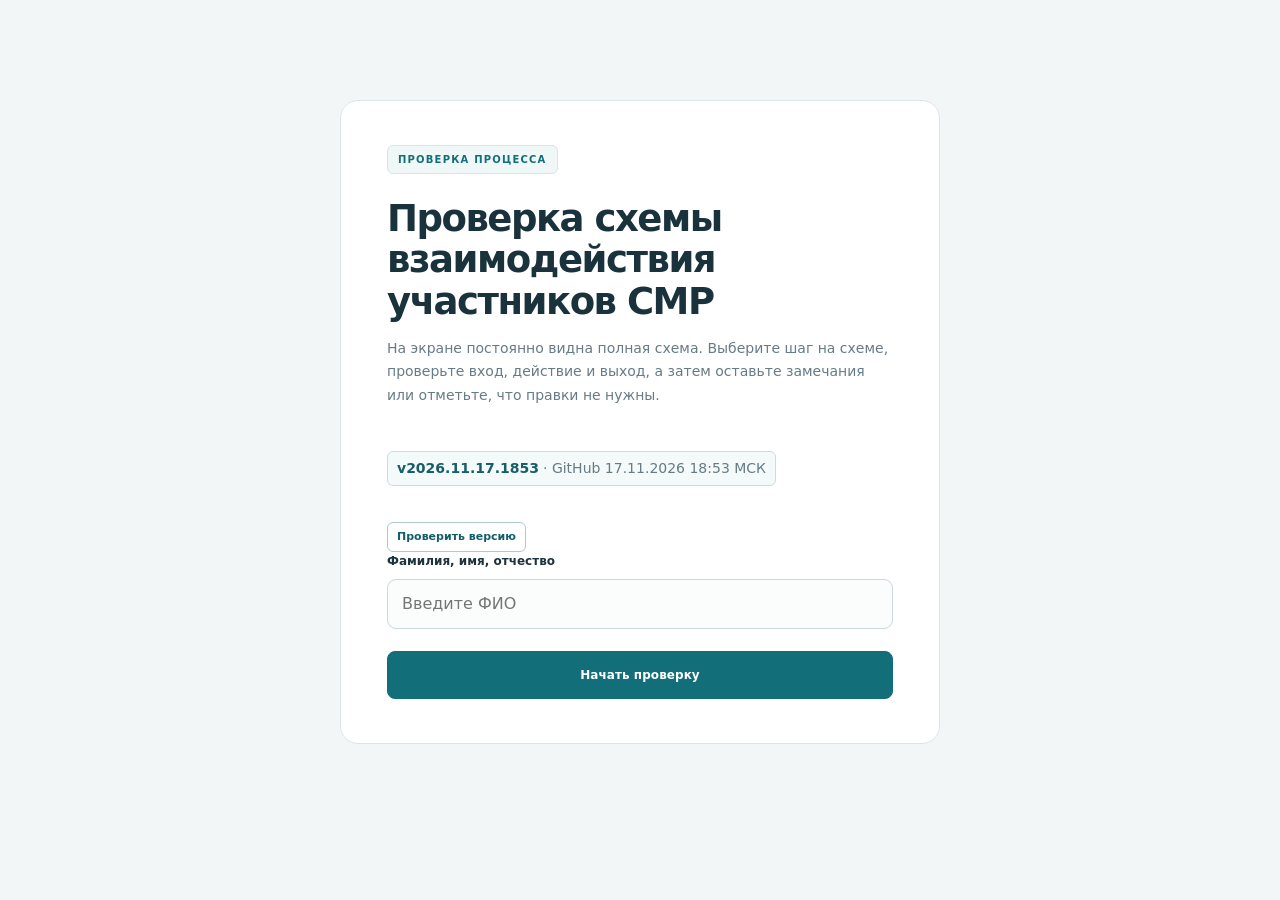
==== commit 48c553c1: "Release v2026.11.17.1853: M10 feedback loops, M25 PSD acts and M29 pipeline groups (17.11.2026 18:53" ====
--- a/index.html
+++ b/index.html
@@ -225,13 +225,33 @@
   color:#22695f;background:#ebf7f3;font-size:12px;font-weight:800;
 }
 .change-icon-legend{display:inline-block;margin-top:4px;color:#43655e;font-size:10px;font-weight:650;white-space:normal}
+
+/* Пурпурные метки отделяют три закрытых пункта МЕМО от обычных правок ✎. */
+.diagram{position:relative;padding-left:23px;padding-right:23px}
+.diagram .node.memo-closed{border-color:#8f69c9;box-shadow:0 0 0 2px #e2d5f2}
+.diagram .node.memo-closed.current{box-shadow:0 0 0 5px #ded0f6}
+.diagram .memo-chips{display:flex!important;flex-wrap:wrap;gap:3px;margin-top:5px}
+.diagram .memo-chip{display:inline-flex!important;width:auto;padding:3px 5px;border:1px solid #b497d9;background:#f1e9fc;color:#68409c;border-radius:5px;font-size:10px;font-weight:850;line-height:1.1}
+.memo-legend{color:#68409c;font-weight:800}
+.memo-edges{position:absolute;top:0;left:0;z-index:2;overflow:visible;pointer-events:none}
+.memo-catalog{padding:9px;margin:9px 0;border:2px dashed #bda9d9;background:#faf8fd;border-radius:8px}
+.memo-catalog>summary{cursor:pointer;color:#673c9d;font-size:11px;font-weight:850}
+.memo-catalog>p{font-size:10px;color:#666275;line-height:1.5;margin:7px 0}
+.memo-catalog-group{padding:6px 0;border-top:1px solid #e0d6ec}
+.memo-catalog-group>summary{cursor:pointer;font-size:11px;color:#534469;font-weight:740}
+.memo-catalog-group ul{padding-left:16px}
+.memo-catalog-group li{margin:6px 0;color:#3f4961;font-size:11px}
+.memo-catalog-group li small{display:block;color:#7e7391;font-size:9px}
+.memo-pipe,.memo-pipe-action{padding:9px 8px;margin:10px 0;border-left:3px solid #8b61c4;background:#f8f4fd;border-radius:6px}
+.memo-pipe h4,.memo-pipe-action h4{margin:0 0 7px;color:#6c46a6;font-size:11px;font-weight:850}
+.memo-focused{outline:3px solid #c9b2ee!important;outline-offset:2px}
 </style>
-<link rel="stylesheet" href="./review-new.css?v=202611171837">
+<link rel="stylesheet" href="./review-new.css?v=202611171853">
 </head>
 <body>
-<form id="start" class="start"><h1>Проверка схемы взаимодействия участников СМР</h1><p>На экране постоянно видна полная схема. Выберите шаг на схеме, проверьте вход, действие и выход, а затем оставьте замечания или отметьте, что правки не нужны.</p><div class="release-check-widget" data-release-widget data-release-branch="NEW" data-release-path="index.html" data-release-version="v2026.11.17.1837"><p class="release-stamp"><b>v2026.11.17.1837</b> · GitHub 17.11.2026 18:37 МСК</p><button type="button" class="release-check-btn" data-release-check>Проверить версию</button><div class="release-check-result" data-release-result aria-live="polite" hidden></div></div><label for="fio">Фамилия, имя, отчество</label><input id="fio" class="field" name="fio" autocomplete="name" enterkeyhint="go" placeholder="Введите ФИО" required><button id="begin" class="primary" type="submit">Начать проверку</button></form>
+<form id="start" class="start"><h1>Проверка схемы взаимодействия участников СМР</h1><p>На экране постоянно видна полная схема. Выберите шаг на схеме, проверьте вход, действие и выход, а затем оставьте замечания или отметьте, что правки не нужны.</p><div class="release-check-widget" data-release-widget data-release-branch="NEW" data-release-path="index.html" data-release-version="v2026.11.17.1853"><p class="release-stamp"><b>v2026.11.17.1853</b> · GitHub 17.11.2026 18:53 МСК</p><button type="button" class="release-check-btn" data-release-check>Проверить версию</button><div class="release-check-result" data-release-result aria-live="polite" hidden></div></div><label for="fio">Фамилия, имя, отчество</label><input id="fio" class="field" name="fio" autocomplete="name" enterkeyhint="go" placeholder="Введите ФИО" required><button id="begin" class="primary" type="submit">Начать проверку</button></form>
 <main id="work" class="work hidden">
-  <header class="topbar"><div class="release-check-widget" data-release-widget data-release-branch="NEW" data-release-path="index.html" data-release-version="v2026.11.17.1837"><span class="release-stamp" role="status" aria-label="Версия сайта и время публикации в GitHub"><b>v2026.11.17.1837</b> · GitHub 17.11.2026 18:37 МСК</span><button type="button" class="release-check-btn" data-release-check>Проверить версию</button><div class="release-check-result" data-release-result aria-live="polite" hidden></div></div><div class="brand">Проверка схемы СМР</div><span id="who" class="small"></span><div class="spacer"></div><button id="download" class="primary">Скачать XLSX</button></header>
+  <header class="topbar"><div class="release-check-widget" data-release-widget data-release-branch="NEW" data-release-path="index.html" data-release-version="v2026.11.17.1853"><span class="release-stamp" role="status" aria-label="Версия сайта и время публикации в GitHub"><b>v2026.11.17.1853</b> · GitHub 17.11.2026 18:53 МСК</span><button type="button" class="release-check-btn" data-release-check>Проверить версию</button><div class="release-check-result" data-release-result aria-live="polite" hidden></div></div><div class="brand">Проверка схемы СМР</div><span id="who" class="small"></span><div class="spacer"></div><button id="download" class="primary">Скачать XLSX</button></header>
   <div class="workspace">
     <section class="panel diagram-panel" aria-labelledby="diagramHeading">
       <header class="panel-head"><div class="panel-caption"><span class="panel-index">01</span><div><h2 id="diagramHeading">Схема процесса</h2><span class="change-icon-legend">✎ · в этом шаге или поле есть правки</span><span>Выберите шаг для проверки</span></div></div></header>
@@ -530,7 +550,7 @@
 }
 load();if(state.fio)el('fio').value=state.fio;buildLegend();buildDiagram();
 </script>
-<script src="./review-new.js?v=202611171837"></script>
+<script src="./review-new.js?v=202611171853"></script>
 
 <script>
 (function(){
@@ -625,4 +645,106 @@
 })();
 </script>
 
+
+<script>
+/* МЕМО 10/25/29 - обратные связи, документы по ПСД, трубопроводные операции. */
+(function(){
+"use strict";
+const catalog=[["Общие акты","01.03.04.01.01","01.03.04.01.01","Акт освидетельствования скрытых работ (АОСР, пример для бетонных работ)"],["Общие акты","02.01.01.04","02.01.01.04","Акт освидетельствования ответственных строительных конструкций (АОСК)"],["Общие акты","01.11.01.04.06","01.12.01.06.09","Акт освидетельствования участков сетей инженерно-технического обеспечения (АОУСИТО)"],["Общие акты","01.14.02.03","01.14.02.03","Акт промежуточной приёмки ответственных конструкций"],["Земляные и свайные","01.01.06.02","01.01.05.02","Акт приёмки оснований"],["Земляные и свайные","01.02.02.02.02","01.02.02.01.01","Акт освидетельствования и приёмки скважины сваи"],["Земляные и свайные","01.02.02.02.04","01.02.02.02.03","Акт освидетельствования и приёмки сваи"],["Отделочные работы","01.06.01.02","01.06.01.02","Акт приёмки выполненных работ по перегородкам и стенам"],["Отделочные работы","01.06.02.02","01.06.02.02","Акт приёмки выполненных работ по устройству полов"],["Отделочные работы","01.06.03.02","01.06.03.02","Акт приёмки выполненных работ по устройству потолков"],["Инженерные системы","01.11.01.04.11","01.11.01.04.11","Акт приёмки внутренних систем хозяйственного и горячего водоснабжения"],["Инженерные системы","01.11.01.04.12","01.11.01.04.12","Акт приёмки системы и выпусков внутренней канализации"],["Инженерные системы","01.11.01.04.13","01.11.01.04.13","Акт приёмки системы и выпусков водостока здания"],["Инженерные системы","01.11.01.04.14","01.11.01.04.14","Акт приёмки защитного покрытия тепловых сетей"],["Инженерные системы","01.11.01.04.08","01.11.01.04.08","Акт технической готовности систем отопления (посистемно)"],["Наружные сети и трубопроводы","01.13.05.02","01.13.05.02","Акт приёмки трубопровода владельцем от монтажной организации"],["Наружные сети и трубопроводы","01.14.04.05","01.14.04.05","Акт приёмки перехода газопровода, выполненного способом наклонно-направленного бурения"],["Наружные сети и трубопроводы","01.12.01.06.01","01.12.01.06.01","Акт приёмочного гидравлического/пневматического испытания напорного трубопровода"],["Наружные сети и трубопроводы","01.12.01.06.02","01.12.01.06.02","Акт приёмочного гидравлического испытания безнапорного трубопровода"],["Металлоконструкции и защитные покрытия","02.01.01.04","02.01.01.04","Акт освидетельствования строительных/ответственных металлоконструкций"],["Металлоконструкции и защитные покрытия","02.01.01.05","02.01.01.05","Акт освидетельствования подкрановых балок и рельсов"],["Металлоконструкции и защитные покрытия","02.02.02.08","02.05.03.01","Акт приёмки защитного покрытия"],["Металлоконструкции и защитные покрытия","02.05.05.01","02.05.05.01","Акт приёмки выполненных изоляционных работ"],["Резервуары","02.04.01.02.02.01.02.01","02.04.01.02.02.01.02.01","Акт на приёмку основания и фундаментов резервуара под монтаж"],["Резервуары","02.04.01.02.02.01.02.02","02.04.01.02.02.01.02.02","Акт приёмки металлоконструкций резервуара для сборки"],["Резервуары","02.04.01.02.02.01.06.03","02.04.01.02.02.01.06.03","Акт на приёмку резервуара"],["Крановые пути","02.06.01.01.01","02.06.01.01.01","Акт промежуточной приёмки ответственных конструкций (балок кранового пути)"],["Крановые пути","02.06.01.02.02","02.06.01.02.02","Акт приёмки кранового пути под монтаж крана"],["Крановые пути","02.06.01.03.06","02.06.01.03.06","Акт сдачи-приёмки заземления кранового пути"],["Крановые пути","02.06.02.01.01","02.06.02.01.01","Акт сдачи-приёмки земляного полотна под устройство кранового пути"],["Электромонтажные работы","03.01.01.02.03","03.01.01.02.03","Акт приёмки траншей, каналов, туннелей и блоков под монтаж кабелей"],["Электромонтажные работы","03.02.01.03.01","03.02.01.03.01","Акт приёмки электромонтажных работ"],["Электромонтажные работы","03.02.02.03.01","03.02.02.03.01","Акт сдачи-приёмки электромонтажных работ"],["Электромонтажные работы","03.02.04.03.01","03.02.04.03.01","Акт приёмки и сдачи электромонтажных работ"],["Специальные защитные системы","03.02.01.01.03","03.02.01.01.03","Акт приёмки контактных устройств, электроперемычек, опорных и контрольных пунктов"],["Специальные защитные системы","03.02.01.01.04","03.02.01.01.04","Акт приёмки установленных электроизолирующих соединений"],["Специальные защитные системы","03.02.04.01.04","03.02.04.01.04","Акт приёмки строительно-монтажных работ гальванической (протекторной) защиты"],["Специальные защитные системы","03.02.03.03.01","03.02.03.03.01","Акт освидетельствования электромонтажных работ по устройствам электрохимической защиты"],["Специальные работы","02.06.03.03.02","02.06.03.03.02","Акт приёмки лифта"],["Специальные работы","02.06.03.03.13","02.06.03.03.13","Акт технического освидетельствования лифта"]];
+const memoMap={"12":[10],"13":[10],"16":[10],"18":[25,29],"21":[29]};
+const query=new URLSearchParams(location.search),requested=query.get("step"),focus=query.get("memo");
+const diagram=document.getElementById("diagram");if(!diagram)return;
+const ns="http://www.w3.org/2000/svg";
+for(const [code,nums] of Object.entries(memoMap)){
+ const b=diagram.querySelector('.node[data-code="'+code+'"]');if(!b)continue;
+ b.classList.add("memo-closed");b.setAttribute("data-memo",nums.join(","));
+ if(!b.querySelector(".memo-chips")){
+  const parent=document.createElement("span");parent.className="memo-chips";
+  nums.forEach(n=>{const chip=document.createElement("span");chip.className="memo-chip";chip.textContent="М"+n;chip.title="Пункт "+n+" МЕМО - доработан";parent.append(chip);});
+  b.append(parent);
+ }
+}
+const legend=document.querySelector(".change-icon-legend");
+if(legend&&!legend.querySelector(".memo-legend")){const l=document.createElement("span");l.className="memo-legend";l.textContent=" · М10, М25, М29 = три закрытых пункта МЕМО";legend.append(l);}
+let svg=diagram.querySelector(".memo-edges");
+if(!svg){
+ svg=document.createElementNS(ns,"svg");svg.setAttribute("class","memo-edges");svg.setAttribute("aria-label","Петли возврата к устранению замечаний");svg.style.pointerEvents="none";
+ svg.innerHTML='<defs><marker id="memo-arrow" markerWidth="8" markerHeight="8" refX="7" refY="4" orient="auto"><path d="M0 0 L8 4 L0 8 Z" fill="#8355bb"></path></marker></defs>';
+ diagram.append(svg);
+}
+function draw(){
+ const b=diagram.getBoundingClientRect(),w=diagram.scrollWidth,h=diagram.scrollHeight;if(w<50||h<50)return;
+ svg.setAttribute("width",w);svg.setAttribute("height",h);svg.setAttribute("viewBox","0 0 "+w+" "+h);
+ svg.querySelectorAll(".memo-arrow-path").forEach(x=>x.remove());
+ [["12","16","right",0],["13","16","right",1],["18","16","left",0]].forEach(([from,to,side,index])=>{
+  const a=diagram.querySelector('.node[data-code="'+from+'"]'),z=diagram.querySelector('.node[data-code="'+to+'"]');if(!a||!z)return;
+  const ar=a.getBoundingClientRect(),zr=z.getBoundingClientRect(),right=side==="right";
+  const x1=(right?ar.right:ar.left)-b.left,y1=ar.top-b.top+ar.height/2;
+  const x2=(right?zr.right:zr.left)-b.left,y2=zr.top-b.top+zr.height/2;
+  const lane=right?Math.min(w-7,Math.max(x1,x2)+18+index*10):Math.max(7,Math.min(x1,x2)-20);
+  const path=document.createElementNS(ns,"path");path.setAttribute("class","memo-arrow-path");
+  path.setAttribute("d","M"+x1+","+y1+" H"+lane+" V"+y2+" H"+x2);
+  path.setAttribute("stroke","#8355bb");path.setAttribute("stroke-width","2.5");path.setAttribute("fill","none");path.setAttribute("stroke-dasharray","7 4");path.setAttribute("marker-end","url(#memo-arrow)");
+  const title=document.createElementNS(ns,"title");title.textContent=from==="18"?"МЕМО 21: отрицательная приёмка → устранение → повторная инспекция":"МЕМО 10: замечания при контроле → устранение на СМР → повторная проверка";path.append(title);
+  svg.append(path);
+ });
+}
+function updateSvg(){requestAnimationFrame(draw);}
+window.addEventListener("resize",updateSvg);
+if("ResizeObserver" in window)new ResizeObserver(updateSvg).observe(diagram);
+updateSvg();
+function actCatalog(){
+ const details=document.createElement("details");details.id="memo-25";details.className="memo-catalog";details.open=focus==="25";
+ const title=document.createElement("summary");title.textContent="М25 · Акты приёмки по видам работ (ПСД)";details.append(title);
+ const intro=document.createElement("p");intro.textContent="Сверено по Приложению 1 (НКНХ) и Приложению 13.1 (ДГП). Коды указаны по каждому перечню; применимость зависит от вида работ и стадии. Это перечень разновидностей актов, а не обязательный комплект для каждого объёма. Акты готовности к монтажу и итоговая приёмка объекта относятся к другим этапам.";details.append(intro);
+ const groups=new Map();for(const [area,nk,dp,name] of catalog){if(!groups.has(area))groups.set(area,[]);groups.get(area).push([nk,dp,name]);}
+ for(const [area,items] of groups){
+  const block=document.createElement("details");block.className="memo-catalog-group";
+  const h=document.createElement("summary");h.textContent=area+" ("+items.length+")";block.append(h);
+  const list=document.createElement("ul");
+  for(const [nk,dp,name] of items){
+   const li=document.createElement("li"),t=document.createElement("span"),s=document.createElement("small");
+   t.textContent=name;s.textContent="НКНХ: "+nk+"; ДГП: "+dp;li.append(t,s);list.append(li);
+  }
+  block.append(list);details.append(block);
+ }
+ return details;
+}
+function decorate(){
+ const st=MODEL.steps[state.index];if(!st||st.code!=="18")return;
+ if(document.documentElement.classList.contains("new-diff-active"))return;
+ const output=document.getElementById("output"),action=document.getElementById("action");if(!output||!action)return;
+ if(!output.querySelector("#memo-25"))output.append(actCatalog());
+ const items=[...output.querySelectorAll(":scope > .item[data-item-index]")],pipe=items.filter(x=>[3,4,5,6,7].includes(Number(x.dataset.itemIndex)));
+ if(pipe.length===5&&!output.querySelector("#memo-29")){
+  const box=document.createElement("section");box.id="memo-29";box.className="memo-pipe";
+  const title=document.createElement("h4");title.textContent="М29 · Для трубопроводов";box.append(title);
+  output.insertBefore(box,pipe[0]);pipe.forEach(x=>box.append(x));
+  if(focus==="29")box.classList.add("memo-focused");
+ }
+ if(!action.querySelector(".memo-pipe-action")){
+  const lines=st.action.split("\n"),special=lines.filter(x=>/^18\.[23]\. /.test(x));
+  if(special.length===2){
+   const intro=lines.filter(x=>/^18\.1\. /.test(x)),rest=lines.filter(x=>!/^18\.[123]\. /.test(x));
+   action.textContent="";
+   const first=document.createElement("div");first.className="item";first.textContent=intro.join("\n");action.append(first);
+   const box=document.createElement("section");box.className="memo-pipe-action";
+   const h=document.createElement("h4");h.textContent="М29 · Для трубопроводов";box.append(h);
+   const inner=document.createElement("div");inner.className="item";inner.textContent=special.join("\n");box.append(inner);action.append(box);
+   const last=document.createElement("div");last.className="item";last.textContent=rest.join("\n");action.append(last);
+  }
+ }
+}
+const beforeRender=render;render=function(){beforeRender();decorate();};
+decorate();
+function goLinked(){
+ if(!requested)return;const i=MODEL.steps.findIndex(x=>x.code===requested);if(i<0)return;
+ go(i);decorate();
+ if(focus==="25"){const d=document.getElementById("memo-25");if(d)d.open=true;}
+ const b=diagram.querySelector('.node[data-code="'+requested+'"]');if(b)b.classList.add("memo-focused");
+}
+if(requested){if(state.fio)goLinked();else document.getElementById("start").addEventListener("submit",()=>setTimeout(goLinked,60),{once:true});}
+})();
+</script>
+
 </body></html>
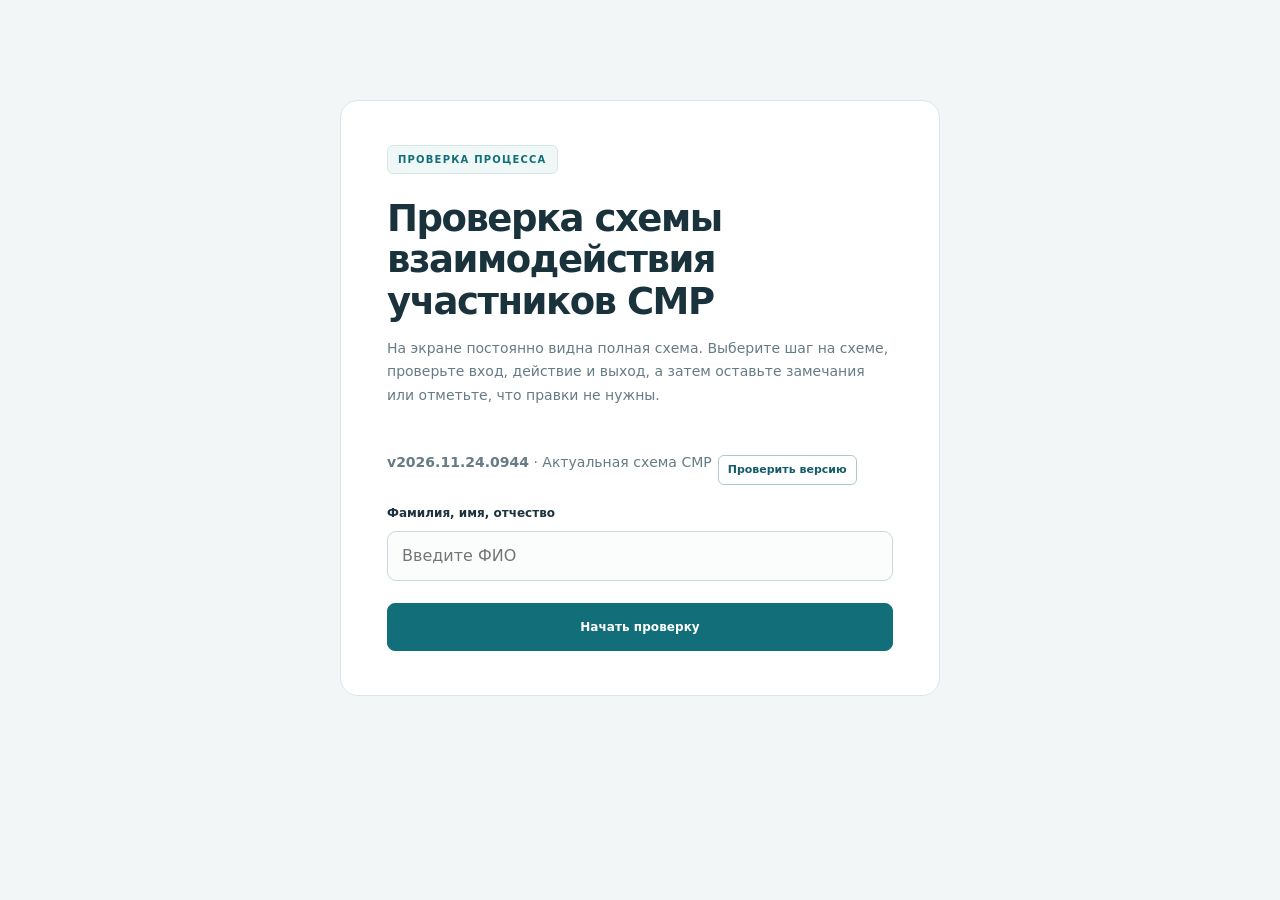
==== commit 85a8b114: "Apply approved scheme release and review editor changes" ====
--- a/index.html
+++ b/index.html
@@ -188,7 +188,6 @@
 .content-card .context-tag{background:#e2efeb;color:#446f63}
 .content-card .item.related{border:1px solid #e2e5ea;border-left:3px solid #8c97aa;background:#f6f7fa}
 .content-card .related-tag{background:#e8ebf2;color:#59677d}
-.release-stamp{display:inline-flex;gap:4px;align-items:center;flex-wrap:wrap;font-size:11px;line-height:1.3;padding:5px 9px;border:1px solid #cbdcde;border-radius:6px;background:#f4faf9;color:#385660;white-space:normal}.release-stamp b{color:#175e69;font-weight:800}@media(max-width:720px){.release-stamp{font-size:10px;padding:4px 6px}}
 
 /* Версия и проверка GitHub на стартовом экране и в шапке. */
 .release-check-widget{display:inline-flex;align-items:center;flex-wrap:wrap;gap:6px;position:relative;max-width:100%;z-index:5}
@@ -202,59 +201,15 @@
 .release-check-result a{display:block;padding-top:5px;color:#116477;font-weight:650}
 @media(max-width:700px){.release-check-widget{gap:4px}.release-check-btn{font-size:10px;padding:5px 7px}}
 
-.other-results{margin:12px 0 4px;padding:0 10px 8px;border:2px dashed #aab5bf;border-radius:8px;background:#f9fafb;color:#57616e;font-size:11px}.other-results[hidden]{display:none!important}.other-results summary{cursor:pointer;padding:9px 3px;font-weight:750;color:#657080}.other-results-body{border-top:1px dashed #c8d0d7;padding-top:7px}.other-result-item{padding:4px 5px;margin:4px 0;color:#64717d;font-size:11px;line-height:1.48;white-space:pre-wrap}.other-result-item:before{content:'• ';color:#8d98a2}
-
-/* ✎ Изменённые шаги и поля: явный признак редактирования, видимый и в чистовом режиме. */
-html body .diagram .node.has-content-change::before{
-  content:"✎";position:absolute;right:5px;top:5px;
-  display:flex!important;align-items:center;justify-content:center;
-  width:20px;height:20px;min-width:20px;
-  border:1px solid #c3d8d4;border-radius:6px;
-  color:#22695f;background:#ebf7f3;
-  font:700 15px/1 "Segoe UI Symbol","Segoe UI",Arial,sans-serif;
-  box-shadow:0 1px 3px #203c3615;z-index:2;
-}
-html body .diagram .node.has-content-change{padding-right:29px!important}
-html body .diagram .node.has-content-change.new-modified:not(.current)::after,
-html body .diagram .node.has-content-change.new-moved:not(.current)::after{display:none!important}
-html body .diagram .node.has-content-change.current::after{content:"РАССМАТРИВАЕМЫЙ ШАГ"}
-.content-card.has-content-change .section-label::after{
-  content:"✎";display:inline-flex;align-items:center;justify-content:center;
-  vertical-align:middle;margin-left:6px;width:17px;height:17px;
-  border:1px solid #c3d8d4;border-radius:5px;
-  color:#22695f;background:#ebf7f3;font-size:12px;font-weight:800;
-}
-.change-icon-legend{display:inline-block;margin-top:4px;color:#43655e;font-size:10px;font-weight:650;white-space:normal}
-
-/* Пурпурные метки отделяют три закрытых пункта МЕМО от обычных правок ✎. */
-.diagram{position:relative;padding-left:23px;padding-right:23px}
-.diagram .node.memo-closed{border-color:#8f69c9;box-shadow:0 0 0 2px #e2d5f2}
-.diagram .node.memo-closed.current{box-shadow:0 0 0 5px #ded0f6}
-.diagram .memo-chips{display:flex!important;flex-wrap:wrap;gap:3px;margin-top:5px}
-.diagram .memo-chip{display:inline-flex!important;width:auto;padding:3px 5px;border:1px solid #b497d9;background:#f1e9fc;color:#68409c;border-radius:5px;font-size:10px;font-weight:850;line-height:1.1}
-.memo-legend{color:#68409c;font-weight:800}
-.memo-edges{position:absolute;top:0;left:0;z-index:2;overflow:visible;pointer-events:none}
-.memo-catalog{padding:9px;margin:9px 0;border:2px dashed #bda9d9;background:#faf8fd;border-radius:8px}
-.memo-catalog>summary{cursor:pointer;color:#673c9d;font-size:11px;font-weight:850}
-.memo-catalog>p{font-size:10px;color:#666275;line-height:1.5;margin:7px 0}
-.memo-catalog-group{padding:6px 0;border-top:1px solid #e0d6ec}
-.memo-catalog-group>summary{cursor:pointer;font-size:11px;color:#534469;font-weight:740}
-.memo-catalog-group ul{padding-left:16px}
-.memo-catalog-group li{margin:6px 0;color:#3f4961;font-size:11px}
-.memo-catalog-group li small{display:block;color:#7e7391;font-size:9px}
-.memo-pipe,.memo-pipe-action{padding:9px 8px;margin:10px 0;border-left:3px solid #8b61c4;background:#f8f4fd;border-radius:6px}
-.memo-pipe h4,.memo-pipe-action h4{margin:0 0 7px;color:#6c46a6;font-size:11px;font-weight:850}
-.memo-focused{outline:3px solid #c9b2ee!important;outline-offset:2px}
 </style>
-<link rel="stylesheet" href="./review-new.css?v=202611171853">
 </head>
 <body>
-<form id="start" class="start"><h1>Проверка схемы взаимодействия участников СМР</h1><p>На экране постоянно видна полная схема. Выберите шаг на схеме, проверьте вход, действие и выход, а затем оставьте замечания или отметьте, что правки не нужны.</p><div class="release-check-widget" data-release-widget data-release-branch="NEW" data-release-path="index.html" data-release-version="v2026.11.17.1853"><p class="release-stamp"><b>v2026.11.17.1853</b> · GitHub 17.11.2026 18:53 МСК</p><button type="button" class="release-check-btn" data-release-check>Проверить версию</button><div class="release-check-result" data-release-result aria-live="polite" hidden></div></div><label for="fio">Фамилия, имя, отчество</label><input id="fio" class="field" name="fio" autocomplete="name" enterkeyhint="go" placeholder="Введите ФИО" required><button id="begin" class="primary" type="submit">Начать проверку</button></form>
+<form id="start" class="start"><h1>Проверка схемы взаимодействия участников СМР</h1><p>На экране постоянно видна полная схема. Выберите шаг на схеме, проверьте вход, действие и выход, а затем оставьте замечания или отметьте, что правки не нужны.</p><div class="release-check-widget" data-release-widget data-release-branch="master" data-release-path="index.html" data-release-version="v2026.11.24.0944"><p class="release-stamp"><b>v2026.11.24.0944</b> · Актуальная схема СМР</p><button type="button" class="release-check-btn" data-release-check>Проверить версию</button><div class="release-check-result" data-release-result aria-live="polite" hidden></div></div><label for="fio">Фамилия, имя, отчество</label><input id="fio" class="field" name="fio" autocomplete="name" enterkeyhint="go" placeholder="Введите ФИО" required><button id="begin" class="primary" type="submit">Начать проверку</button></form>
 <main id="work" class="work hidden">
-  <header class="topbar"><div class="release-check-widget" data-release-widget data-release-branch="NEW" data-release-path="index.html" data-release-version="v2026.11.17.1853"><span class="release-stamp" role="status" aria-label="Версия сайта и время публикации в GitHub"><b>v2026.11.17.1853</b> · GitHub 17.11.2026 18:53 МСК</span><button type="button" class="release-check-btn" data-release-check>Проверить версию</button><div class="release-check-result" data-release-result aria-live="polite" hidden></div></div><div class="brand">Проверка схемы СМР</div><span id="who" class="small"></span><div class="spacer"></div><button id="download" class="primary">Скачать XLSX</button></header>
+  <header class="topbar"><div class="release-check-widget" data-release-widget data-release-branch="master" data-release-path="index.html" data-release-version="v2026.11.24.0944"><span class="release-stamp" role="status" aria-label="Версия сайта и время публикации в GitHub"><b>v2026.11.24.0944</b> · Актуальная схема СМР</span><button type="button" class="release-check-btn" data-release-check>Проверить версию</button><div class="release-check-result" data-release-result aria-live="polite" hidden></div></div><div class="brand">Проверка схемы СМР</div><span id="who" class="small"></span><div class="spacer"></div><button id="download" class="primary">Скачать XLSX</button></header>
   <div class="workspace">
     <section class="panel diagram-panel" aria-labelledby="diagramHeading">
-      <header class="panel-head"><div class="panel-caption"><span class="panel-index">01</span><div><h2 id="diagramHeading">Схема процесса</h2><span class="change-icon-legend">✎ · в этом шаге или поле есть правки</span><span>Выберите шаг для проверки</span></div></div></header>
+      <header class="panel-head"><div class="panel-caption"><span class="panel-index">01</span><div><h2 id="diagramHeading">Схема процесса</h2><span>Выберите шаг для проверки</span></div></div></header>
       <div class="diagram-scroll" id="diagramScroll"><div class="legend" id="legend"></div><div class="diagram" id="diagram"></div></div>
     </section>
     <div class="review-stack">
@@ -272,7 +227,7 @@
           <div class="triplet">
             <div class="card-wrap"><div class="step-recap" aria-label="Текущий шаг"></div><article class="content-card" data-section="Вход" style="--card:#3d8ec4"><h3><span class="section-label"><span class="section-dot"></span>Вход</span><button class="quote-inline" type="button" aria-label="Цитировать выделенное из входа" disabled>Цитировать</button></h3><div id="input"></div></article></div>
             <div class="card-wrap"><div class="step-recap" aria-label="Текущий шаг"></div><article class="content-card" data-section="Действие" style="--card:#8b79bb"><h3><span class="section-label"><span class="section-dot"></span>Действие</span><button class="quote-inline" type="button" aria-label="Цитировать выделенное из действия" disabled>Цитировать</button></h3><div id="action"></div></article></div>
-            <div class="card-wrap"><div class="step-recap" aria-label="Текущий шаг"></div><article class="content-card" data-section="Выход" style="--card:#43a58e"><h3><span class="section-label"><span class="section-dot"></span>Выход</span><button class="quote-inline" type="button" aria-label="Цитировать выделенное из выхода" disabled>Цитировать</button></h3><div id="output"></div><details id="otherResults" class="other-results" hidden><summary>Иной результат (не документ)</summary><div id="otherOutput" class="other-results-body"></div></details></article></div>
+            <div class="card-wrap"><div class="step-recap" aria-label="Текущий шаг"></div><article class="content-card" data-section="Выход" style="--card:#43a58e"><h3><span class="section-label"><span class="section-dot"></span>Выход</span><button class="quote-inline" type="button" aria-label="Цитировать выделенное из выхода" disabled>Цитировать</button></h3><div id="output"></div></article></div>
           </div>
         </div>
       </section>
@@ -298,8 +253,8 @@
   </div>
 </main>
 <script>
-const MODEL={"steps":[{"order":1,"code":"0","layer":0,"actorKey":"customer","actor":"Заказчик","actorColor":"#2563eb","title":"До начала СМР: заключения, утверждение ПД и РНС","input":"Вход\n• [ПД] Проектная документация\n• [Изыскательская документация] Результаты инженерных изысканий\n• [ИРД] Заявления на экспертизы и выдачу РНС\n• [ИРД] Правоустанавливающие документы на земельный участок, ГПЗУ\n• [Экологическая документация, если ГЭЭ обязательна] Материалы ОВОС и общественных обсуждений","action":"0.1. Заказчик направляет проектную документацию и результаты инженерных изысканий в ФАУ «Главгосэкспертиза России» для проведения ГГЭ.\nУ экспертного учреждения: материалы для проведения ГГЭ.\n0.2. Заказчик получает положительное заключение ГГЭ.\nУ заказчика: положительное заключение ГГЭ.\n0.3. Заказчик направляет материалы в Росприроднадзор для проведения ГЭЭ, если она обязательна для объекта.\nУ Росприроднадзора: материалы для проведения ГЭЭ.\n0.4. Заказчик получает положительное заключение ГЭЭ, если она обязательна для объекта.\nУ заказчика: положительное заключение ГЭЭ.\n0.5. Заказчик утверждает проектную документацию приказом.\nУ заказчика: утверждённая ПД и приказ о её утверждении.\n0.6. Заказчик оформляет приказ или решение об утверждении результатов ГГЭ.\nУ заказчика: приказ или решение об утверждении результатов ГГЭ.\n0.7. Заказчик подаёт заявление о выдаче РНС в Минстрой России.\nУ Минстроя России: заявление о выдаче РНС.\n0.8. Заказчик получает разрешение на строительство.\nУ заказчика: РНС.","output":"Выход\n• [ИРД] Положительное заключение ГГЭ\n• [ИРД] Положительное заключение ГЭЭ (если необходимо)\n• [ОРД] Приказ об утверждении ПД и приказ/решение об утверждении результатов ГГЭ\n• [ПД] Утверждённая проектная документация\n• [ИРД] Разрешение на строительство","surveyOrder":1},{"order":2,"code":"1","layer":1,"actorKey":"customer","actor":"Заказчик","actorColor":"#2563eb","title":"Выдача РД «В производство работ», утверждение перечня ИД и формы её ведения","input":"Вход\n• [РД] Рабочая документация\n• [ПД] Утверждённая ПД\n• [ИРД] РНС (шаг 0)\n• [Организационный документ] Проект перечня ИД\n• [ОРД] Проекты приказов о представителях","action":"1.1. Заказчик передаёт ЛОС рабочую документацию со штампом «В производство работ».\nУ ЛОС: рабочая документация для выполнения работ.\n1.2. Заказчик утверждает перечень исполнительной документации.\nУ заказчика: утверждённый перечень ИД.\n1.3. Заказчик утверждает форму ведения исполнительной документации.\nУ заказчика: утверждённая форма ведения ИД.\n1.4. Заказчик издаёт приказы о назначении представителей строительного контроля, застройщика и технического заказчика.\nУ назначенных представителей: полномочия, определённые приказами.\n1.5. Эксплуатирующая организация издаёт приказ о назначении представителей для подписания АОУСИТО и других документов СМР и ПНР.\nУ назначенных представителей: полномочия на подписание документов в пределах приказа.\n1.6. Эксплуатирующая организация передаёт заказчику приказ о назначении своих представителей.\nУ заказчика: приказ эксплуатирующей организации.","output":"Выход\n• [РД] РД со штампом «В производство работ», переданная ЛОС\n• [Организационный документ] Утверждённый перечень ИД и форма её ведения\n• [ОРД] Приказы заказчика о представителях СК, застройщика и технического заказчика\n• [ОРД] Приказ эксплуатирующей организации о представителях для АОУСИТО и других документов СМР и ПНР","surveyOrder":2},{"order":3,"code":"2","layer":2,"actorKey":"customer","actor":"Заказчик","actorColor":"#2563eb","title":"Извещение о начале работ в ГСН (не позднее 7 раб. дн.)","input":"Вход\n• [ИРД] РНС (шаг 0)\n• [ПД] Утверждённая ПД\n• [Надзорный документ] Извещение о начале строительства\n• [ИД] Общий журнал работ","action":"2.1. Застройщик или технический заказчик направляет извещение о начале строительства с приложениями в территориальное управление Ростехнадзора не позднее чем за 7 рабочих дней до начала строительства.\nУ территориального управления Ростехнадзора: извещение о начале строительства с приложениями.\n2.2. Застройщик или технический заказчик передаёт общий журнал работ в территориальное управление Ростехнадзора для регистрации.\nУ территориального управления Ростехнадзора: ОЖР для регистрации.","output":"Выход\n• [Надзорный документ] Направленное извещение о начале строительства\n• [ИД] ОЖР, переданный на регистрацию","surveyOrder":3},{"order":4,"code":"3","layer":2,"actorKey":"designer","actor":"Проектировщик","actorColor":"#7c3aed","title":"Организация авторского надзора","input":"Вход\n• [РД] РД, переданная заказчиком (шаг 1)\n• [Договорная документация] Основание выполнения авторского надзора","action":"3.1. Генпроектировщик назначает представителей авторского надзора приказом.\nУ представителей авторского надзора: полномочия, определённые приказом.\n3.2. Генпроектировщик открывает журнал авторского надзора.\nУ генпроектировщика: ЖАН.\n3.3. Генпроектировщик передаёт заказчику сведения о назначенных специалистах авторского надзора.\nУ заказчика: сведения о представителях авторского надзора.\nФорма ЖАН (только электронная / бумажная с электронным отражением) не определена: см. страницу «Сверка источников».","output":"Выход\n• [ОРД] Приказ о специалистах авторского надзора\n• [Журнал авторского надзора] Открытый генпроектировщиком ЖАН","surveyOrder":4},{"order":5,"code":"4а","layer":2,"actorKey":"los","actor":"Лицо, осуществляющее строительство","actorColor":"#059669","title":"ППР, ППГР, назначение ответственных, открытие журналов","input":"Вход\n• [ПД] ПД, включая ПОС\n• [РД] РД со штампом «В производство работ» (шаг 1)","action":"4а.1. ЛОС разрабатывает ППР на основании ПД и РД.\nУ ЛОС: разработанный ППР.\n4а.2. ЛОС разрабатывает технологические карты на основании ПД и РД.\nУ ЛОС: разработанные технологические карты.\n4а.3. ЛОС разрабатывает ППГР на основании ПД и РД, если он применим для соответствующих работ.\nУ ЛОС: разработанный ППГР, если применимо.","output":"Выход\n• [ОТД] Разработанный ППР.\n• [ОТД] Разработанные технологические карты.\n• [ОТД] Разработанный ППГР, если применимо.","surveyOrder":5},{"order":7,"code":"4в","layer":2,"actorKey":"los","actor":"Лицо, осуществляющее строительство","actorColor":"#059669","title":"ППР, ППГР, назначение ответственных, открытие журналов","input":"Вход\n• [ОРД] Документы, устанавливающие полномочия назначаемых сотрудников ЛОС: приказы, доверенности, если применимо.\n• [Квалификационная документация] Документы, подтверждающие квалификацию назначаемых сотрудников ЛОС.","action":"4в.4. ЛОС назначает ответственных лиц приказами.\nУ назначенных лиц: полномочия и обязанности, определённые приказами.","output":"Выход\n• [ОРД] Подписанные приказы о назначении ответственных лиц, загруженные в СИД.\n• [ОРД] Документы, подтверждающие полномочия назначенных сотрудников, загруженные в СИД.\n• [Квалификационная документация] Документы, подтверждающие квалификацию назначенных сотрудников, загруженные в СИД.","surveyOrder":6},{"order":11,"code":"7","layer":2,"actorKey":"customer","actor":"Заказчик","actorColor":"#2563eb","title":"Передача геодезической разбивочной основы","input":"Вход\n• [Результат геодезических работ] Геодезическая разбивочная основа","action":"7.1. Заказчик передаёт ЛОС геодезическую разбивочную основу.\nУ ЛОС: геодезическая разбивочная основа для выполнения разбивочных работ.\n7.2. Заказчик оформляет акт освидетельствования геодезической разбивочной основы.\nУ заказчика и ЛОС: акт освидетельствования ГРО.","output":"Выход\n• [ИД] Акт освидетельствования ГРО (ИД 1)\n• [Результат] ГРО передана ЛОС","surveyOrder":7},{"order":12,"code":"8","layer":2,"actorKey":"customer","actor":"Заказчик","actorColor":"#2563eb","title":"Передача давальческого оборудования в монтаж","input":"Вход\n• [Материальный объект] Давальческое оборудование\n• [Документация поставщика] Паспорта и документы качества","action":"8.1. Заказчик передаёт ЛОС давальческое оборудование и материалы с документами качества.\nУ ЛОС: давальческое оборудование.\n8.2. Заказчик оформляет акт приёма-передачи оборудования в монтаж по форме ОС-15 через СТДО.\nУ заказчика и ЛОС: акт приёма-передачи оборудования в монтаж.","output":"Выход\n• [Учётный документ] Акт приёма-передачи оборудования в монтаж (ОС-15)\n• [Учётный документ] Накладная на передачу давальческих материалов подрядчику (М-15 либо иной документ по принятой форме)\n• [Материальный объект] Оборудование передано ЛОС для входного контроля","surveyOrder":8},{"order":15,"code":"11","layer":2,"actorKey":"supplier","actor":"Поставщик / изготовитель","actorColor":"#d97706","title":"Поставка МТР и оборудования с документами качества","input":"Вход\n• [Материальный объект] МТР и оборудование\n• [Документация поставщика] Паспорта, сертификаты, декларации ТР ТС/ЕАЭС, формуляры и инструкции по монтажу","action":"11.1. Поставщик передаёт ЛОС МТР и оборудование.\nУ ЛОС: поставленные МТР и оборудование.\n11.2. Поставщик передаёт ЛОС паспорта, сертификаты, декларации ТР ТС/ЕАЭС, формуляры и инструкции по монтажу.\nУ ЛОС: документация поставщика для входного контроля и подготовки испытаний.","output":"Выход\n• [Материальный объект] Поставленные МТР и оборудование\n• [Документация поставщика] Переданные паспорта, сертификаты, декларации, формуляры и инструкции","surveyOrder":9},{"order":10,"code":"6","layer":3,"actorKey":"gsn","actor":"Орган государственного строительного надзора","actorColor":"#dc2626","title":"Регистрация общего журнала, программа проверок","input":"Вход\n• [Надзорный документ] Извещение о начале строительства (шаг 2)\n• [ИД] ОЖР на регистрацию (шаг 2)","action":"6.1. Территориальное управление Ростехнадзора рассматривает извещение о начале строительства.\nУ территориального управления Ростехнадзора: рассмотренное извещение.\n6.2. Территориальное управление Ростехнадзора регистрирует общий журнал работ.\nУ территориального управления Ростехнадзора: зарегистрированный ОЖР.\n6.3. Территориальное управление Ростехнадзора передаёт застройщику или техническому заказчику зарегистрированный общий журнал работ.\nУ застройщика или технического заказчика: зарегистрированный ОЖР.\n6.4. Территориальное управление Ростехнадзора передаёт застройщику или техническому заказчику программу проверок.\nУ застройщика или технического заказчика: программа проверок.","output":"Выход\n• [ИД] Зарегистрированный ОЖР (ОЖР с регистрационной надписью и печатью ГСН)\n• [Надзорный документ] Программа проверок","surveyOrder":10},{"order":6,"code":"4б","layer":3,"actorKey":"los","actor":"Лицо, осуществляющее строительство","actorColor":"#059669","title":"ППР, ППГР, назначение ответственных, открытие журналов","input":"Вход\n• [ОТД] Разработанные ППР и технологические карты (шаг 4а).","action":"4б.1. Подрядчик направляет ППР заказчику по электронной почте.\nУ заказчика: ППР для проверки и согласования.\n4б.2. Подрядчик направляет технологические карты заказчику по электронной почте.\nУ заказчика: технологические карты для проверки и согласования.\n4б.3. Заказчик организует проверку ППР ответственными участниками.\nУ заказчика: результаты проверки ППР.\n4б.4. Заказчик организует проверку технологических карт ответственными участниками.\nУ заказчика: результаты проверки технологических карт.\n4б.5. Ответственные участники заказчика согласовывают ППР.\nУ подрядчика и заказчика: согласованный ППР.\n4б.6. Ответственные участники заказчика согласовывают технологические карты.\nУ подрядчика и заказчика: согласованные технологические карты.\n4б.7. Подрядчик организует ознакомление исполнителей с согласованным ППР.\nУ исполнителей: сведения о порядке и условиях выполнения работ, установленных ППР.\n4б.8. Подрядчик организует ознакомление исполнителей с согласованными технологическими картами.\nУ исполнителей: сведения о технологии выполнения соответствующих работ.\n4б.9. Исполнители подписывают лист ознакомления с ППР и технологическими картами.\nУ подрядчика: подписанный лист ознакомления.\n4б.10. Подрядчик передаёт заказчику скан подписанного листа ознакомления.\nУ заказчика: скан подписанного листа ознакомления.","output":"Выход\n• [ОТД] Согласованные ППР и технологические карты; при наличии замечаний - перечень замечаний для доработки.","surveyOrder":11},{"order":8,"code":"4г","layer":3,"actorKey":"los","actor":"Лицо, осуществляющее строительство","actorColor":"#059669","title":"ППР, ППГР, назначение ответственных, открытие журналов","input":"Вход\n• [ПД] Сведения об объекте и требования к организации строительства из ПОС, необходимые для подготовки СЖР, если применимо.\n• [РД] Сведения о конкретных конструкциях, системах и работах, для которых подготавливаются СЖР.\n• [ИД] Перечень специальных журналов работ, предусмотренных для данного вида работ.\n• [ОРД] Приказы о назначении ответственных за ведение специальных журналов работ.","action":"4г.5. ЛОС открывает специальные журналы работ.\nУ ЛОС: специальные журналы работ.","output":"Выход\n• [ИД → Журналы работ → СЖР] Подготовленные и зарегистрированные специальные журналы работ.\n• [ИД → ОЖР → Раздел 2] Сведения о специальных журналах работ для включения в раздел 2 соответствующего ОЖР.","surveyOrder":12},{"order":9,"code":"5","layer":3,"actorKey":"los","actor":"Лицо, осуществляющее строительство","actorColor":"#059669","title":"Допуск персонала к работам на территории объекта","input":"Вход\n• [ОРД] Приказы о назначении ответственных лиц (шаг 4в).\n• [Квалификационная документация персонала] Документы, подтверждающие квалификацию и аттестацию сотрудников с учётом выполняемых работ и функций, включая документы НАКС для сварщиков, если применимо.\n• [Документация об аттестации технологий] Документы об аттестации сварочных технологий, если применимо.","action":"5.1. ЛОС проверяет приказы о назначении ответственных лиц.\nУ ЛОС: проверенные приказы о назначении ответственных лиц.\n5.2. ЛОС проверяет документы об аттестации сварщиков и технологий НАКС.\nУ ЛОС: проверенные документы об аттестации сварщиков и технологий.\n5.3. ЛОС оформляет акт-допуск для допуска персонала к работам на территории объекта в случаях, когда его оформление требуется.\nУ ЛОС: акт-допуск.\n5.4. ЛОС оформляет наряды-допуски для конкретных работ повышенной опасности, когда их оформление обязательно. Наряды-допуски оформляются перед соответствующими работами и при необходимости неоднократно в ходе строительства.\nУ ЛОС: наряды-допуски на соответствующие работы, если требуются.","output":"Выход\n• [Контекст процесса] Документ допуска к работам: оформленный акт-допуск, если его оформление требуется.\n• [Контекст процесса] Документы допуска к работам: выданные наряды-допуски для конкретных работ повышенной опасности, когда их оформление обязательно; по мере необходимости оформляются неоднократно в ходе строительства.\n• [Результат] Персонал допущен к соответствующим работам.","surveyOrder":13},{"order":13,"code":"9","layer":3,"actorKey":"los","actor":"Лицо, осуществляющее строительство","actorColor":"#059669","title":"Разбивка осей, вынос в натуру","input":"Вход\n• [Результат] Переданная ГРО (шаг 7)\n• [ИД] Акт освидетельствования ГРО\n• [РД] Разбивочные чертежи","action":"9.1. Геодезическая служба ЛОС выполняет разбивку осей по переданной ГРО и рабочей документации.\nУ ЛОС: разбитые оси объекта.\n9.2. Геодезическая служба ЛОС выполняет вынос проектных элементов в натуру по рабочей документации.\nУ ЛОС: вынесенные в натуру проектные элементы.\n9.3. Геодезическая служба ЛОС оформляет акт разбивки осей.\nУ ЛОС: акт разбивки осей.","output":"Выход\n• [ИД] Акт разбивки осей (ИД 2)\n• [Результат] Оси вынесены в натуру","surveyOrder":14},{"order":14,"code":"10","layer":3,"actorKey":"los","actor":"Лицо, осуществляющее строительство","actorColor":"#059669","title":"Входной контроль МТР и оборудования (с СК заказчика)","input":"Вход\n• [Материальный объект] МТР и оборудование (шаги 8, 11)\n• [Учётный документ] ОС-15\n• [Документация поставщика] Паспорта, сертификаты, декларации, формуляры, инструкции\n• [РД] Требования к МТР и оборудованию","action":"10.1. ЛОС совместно со строительным контролем заказчика проверяет поступившие МТР и оборудование на соответствие рабочей документации.\nУ участников контроля: результаты проверки МТР и оборудования.\n10.2. ЛОС совместно со строительным контролем заказчика проверяет документы качества на поступившие МТР и оборудование.\nУ участников контроля: результаты проверки документов качества.\n10.3. ЛОС вносит результаты входного контроля в журнал входного контроля.\nУ ЛОС: записи в журнале входного контроля.\n10.4. ЛОС оформляет акты входного контроля.\nУ ЛОС: акты входного контроля.\n10.5. ЛОС оформляет акты выявленных дефектов при наличии дефектов.\nУ ЛОС: акты выявленных дефектов, если дефекты обнаружены.\nСтруктурные изменения по встречам не внесены: первичные файлы не найдены; в реестре есть открытые вопросы.","output":"Выход\n• [ИД] Журнал и акты входного контроля (ИД 12)\n• [Документ контроля] Акты о выявленных дефектах (при наличии)\n• [Результат] Решение по результатам входного контроля","surveyOrder":15},{"order":16,"code":"12","layer":4,"actorKey":"customer","actor":"Заказчик","actorColor":"#2563eb","title":"Строительный контроль заказчика: выборочные проверки","input":"Вход\n• [РД] Рабочая документация\n• [ИД] ОЖР","action":"12.1. Служба строительного контроля заказчика выборочно проверяет выполняемые ЛОС работы на соответствие рабочей документации.\nУ службы строительного контроля заказчика: результаты выборочной проверки работ.\n12.2. Служба строительного контроля заказчика фиксирует замечания и предписания по результатам проверки.\nУ службы строительного контроля заказчика: замечания и предписания при наличии нарушений.\n12.3. Служба строительного контроля заказчика вносит записи в общий журнал работ.\nУ заказчика и ЛОС: записи строительного контроля в ОЖР.\n12.4. Служба строительного контроля заказчика передаёт ЛОС замечания для устранения.\nУ ЛОС: замечания для устранения.\nОснование исходника: ч. 7 ст. 53 ГрК РФ.","output":"Выход\n• [ИД] Замечания СК (ИД 6), записи в ОЖР\n• [Документ контроля] Предписания ЛОС\n• [ИД?] Запись в Реестре предписаний (относится к ИД)\n• [] Акт закрытия пункта предписания (есть разные названия)\n• Запись в ОЖР об устранении (могут быть позже внесены)\n• Подпись в ОЖР от СК Заказчика, что замечание устранено (могут быть позже внесены)","surveyOrder":16},{"order":17,"code":"13","layer":4,"actorKey":"designer","actor":"Проектировщик","actorColor":"#7c3aed","title":"Авторский надзор, согласование отступлений от РД","input":"Вход\n• [Журнал авторского надзора] ЖАН (шаг 3)\n• [ОРД] Приказ о специалистах АН\n• [РД] Рабочая документация и предложения об изменениях","action":"13.1. Представитель авторского надзора проверяет соответствие выполняемых работ рабочей документации.\nУ представителя авторского надзора: результаты проверки работ.\n13.2. Представитель авторского надзора вносит записи в журнал авторского надзора.\nУ генпроектировщика: записи в ЖАН.\n13.3. Генпроектировщик согласовывает изменения рабочей документации.\nУ генпроектировщика: согласованные изменения РД.\n13.4. Генпроектировщик передаёт согласованные изменения рабочей документации заказчику и ЛОС.\nУ заказчика и ЛОС: согласованные изменения РД.\nФорма ЖАН (только электронная / бумажная с электронным отражением) не определена: см. страницу «Сверка источников».","output":"Выход\n• [Журнал авторского надзора] Записи в ЖАН\n• [РД] Согласованные изменения РД","surveyOrder":17},{"order":20,"code":"16","layer":4,"actorKey":"los","actor":"Лицо, осуществляющее строительство","actorColor":"#059669","title":"Выполнение СМР по РД и ППР, записи в журналах","input":"Вход\n• [РД] РД со штампом «В производство работ»\n• [ОТД] ППР и технологические карты\n• [Контекст процесса] Документы допуска к работам: акт-допуск и наряды-допуски (шаг 5), если применимо. Наряды-допуски требуются только для соответствующих работ повышенной опасности, когда их оформление обязательно, и могут оформляться непосредственно перед такими работами в ходе строительства.\n• [ИД] Результаты входного контроля (шаг 10)\n• [Документ контроля] Замечания СК для устранения (шаг 12, при наличии)","action":"16.1. ЛОС выполняет СМР по рабочей документации, ППР и технологическим картам с использованием МТР и оборудования, прошедших входной контроль.\nУ ЛОС: выполненные СМР.\n16.2. ЛОС вносит записи о выполненных работах в общий журнал работ.\nУ ЛОС: записи в ОЖР.\n16.3. ЛОС вносит записи о выполненных работах в специальные журналы работ.\nУ ЛОС: записи в СЖР.","output":"Выход\n• [Результат] Выполненные СМР\n• [ИД] Записи в ОЖР и СЖР","surveyOrder":18},{"order":18,"code":"14","layer":4,"actorKey":"los","actor":"Лицо, осуществляющее строительство","actorColor":"#059669","title":"Операционный контроль, исполнительная съёмка, ЛНК","input":"Вход\n• [Результат] Выполненные СМР (шаг 16)\n• [ИД] Записи в ОЖР и СЖР\n• [РД] Рабочая документация","action":"14.1. Строительный контроль ЛОС проводит операционный контроль выполненных СМР.\nУ ЛОС: результаты операционного контроля.\n14.2. Геодезическая служба ЛОС выполняет исполнительную съёмку выполненных СМР.\nУ ЛОС: результаты исполнительной съёмки.\n14.3. Лаборатория ЛОС проводит лабораторный неразрушающий контроль выполненных СМР.\nУ ЛОС: результаты лабораторного неразрушающего контроля.\n14.4. Участники контроля передают ПТО ЛОС результаты контроля и исполнительной съёмки для подготовки освидетельствования.\nУ ПТО ЛОС: материалы для подготовки освидетельствования.","output":"Выход\n• [ИД] Исполнительные геодезические схемы (ИД 8)\n• [ИД] Исполнительные схемы, профили (ИД 9)\n• [ИД] Протоколы ЛНК, РК/УЗК (ИД 11)","surveyOrder":19},{"order":21,"code":"17","layer":4,"actorKey":"gsn","actor":"Орган государственного строительного надзора","actorColor":"#dc2626","title":"Выездные проверки по программе","input":"Вход\n• [Надзорный документ] Программа проверок (шаг 6)\n• [Результат] Выполняемые СМР\n• [ИД] Предъявленная исполнительная документация","action":"17.1. Территориальное управление Ростехнадзора проводит выездные проверки по программе проверок.\nУ территориального управления Ростехнадзора: результаты выездных проверок.\n17.2. Территориальное управление Ростехнадзора оформляет акт проверки.\nУ территориального управления Ростехнадзора: акт проверки.\n17.3. Территориальное управление Ростехнадзора выдаёт застройщику и ЛОС предписание при выявлении нарушений.\nУ застройщика и ЛОС: предписание об устранении выявленных нарушений.","output":"Выход\n• [Надзорный документ] Акт проверки\n• [Надзорный документ] Предписание при выявлении нарушений","surveyOrder":20},{"order":19,"code":"15","layer":5,"actorKey":"los","actor":"Лицо, осуществляющее строительство","actorColor":"#059669","title":"Сбор комплекта к освидетельствованию, уведомление","input":"Вход\n• [ИД] Исполнительные схемы, профили, протоколы контроля (шаг 14)\n• [ИД] Записи в ОЖР и СЖР\n• [РД] Рабочая документация","action":"15.1. ПТО ЛОС собирает проект акта освидетельствования с приложениями по результатам операционного контроля.\nУ ПТО ЛОС: проект акта с приложениями.\n15.2. ПТО ЛОС уведомляет представителей заказчика, авторского надзора и эксплуатирующей организации об освидетельствовании.\nУ приглашённых представителей: уведомление об освидетельствовании.","output":"Выход\n• [Проект ИД] Проект акта с приложениями\n• [Организационный документ] Уведомление участникам освидетельствования","surveyOrder":21},{"order":22,"code":"18","layer":6,"actorKey":"multi","actor":"Участники строительства","actorColor":"#475569","title":"Совместное освидетельствование работ и конструкций","input":"Вход\n• [Проект ИД] Проект акта с приложениями (шаг 15)\n• [ИД] Исполнительные схемы и протоколы контроля\n• [РД] Рабочая документация\n• [ОРД] Приказы о полномочиях подписантов, включая представителя эксплуатирующей организации","action":"18.1. Представители заказчика по вопросам СК, проектировщика при проверке по ч. 2 ст. 53 ГрК РФ и ЛОС по вопросам СМР и СК совместно освидетельствуют предъявленные работы и конструкции.\nУ участников освидетельствования: результаты проверки предъявленных работ и конструкций.\n18.2. Представители участников освидетельствования подписывают применимые АОСР, АОСК и АОУСИТО.\nУ участников освидетельствования: подписанные акты по предъявленным работам и конструкциям.\n18.3. Представитель эксплуатирующей организации подписывает АОУСИТО и другие документы в пределах предоставленных полномочий.\nУ участников процедуры: документы с подписью представителя эксплуатирующей организации.\n18.4. ЛОС устраняет замечания участников освидетельствования при их наличии.\nУ ЛОС: работы и конструкции с устранёнными замечаниями.\n18.5. ЛОС повторно предъявляет работы и конструкции участникам освидетельствования после устранения замечаний.\nУ участников освидетельствования: работы и конструкции для повторной проверки.\n18.6. ЛОС выполняет последующие работы после подписания соответствующего акта.\nУ ЛОС: последующие выполненные работы после освидетельствования.\nАОСК: акт освидетельствования строительных конструкций, устранение недостатков в которых невозможно без разборки или повреждения других строительных конструкций и участков сетей инженерно-технического обеспечения.\nЛОС одновременно является лицом, выполнившим работы. Представители СК заказчика и ЛОС: специалисты НРС. Первичная проверка ИД перед шагом 18 остаётся предложением; в обязательный маршрут не включена.\nОснование исходника: п. 3 Порядка № 344/пр; ч. 2 ст. 53 ГрК РФ.","output":"Выход\n• [ИД] АОСР (ИД 3), если освидетельствуются скрытые работы\n• [ИД] АОСК (ИД 4), если освидетельствуются соответствующие конструкции\n• [ИД] АОУСИТО (ИД 5), если освидетельствуются участки сетей\n• [Результат] Замечания и повторное предъявление при их наличии","surveyOrder":22},{"order":25,"code":"21","layer":7,"actorKey":"los","actor":"Лицо, осуществляющее строительство","actorColor":"#059669","title":"Испытания трубопроводов на прочность и герметичность","input":"Вход\n• [Результат] Смонтированные трубопроводы\n• [ИД] Подписанные акты освидетельствования (шаг 18)\n• [РД] Требования к испытаниям","action":"21.1. ЛОС проводит испытания освидетельствованных трубопроводов на прочность и герметичность.\nУ ЛОС: результаты испытаний трубопроводов.\n21.2. ЛОС выполняет промывку трубопроводов.\nУ ЛОС: промытые трубопроводы.\n21.3. ЛОС выполняет продувку трубопроводов.\nУ ЛОС: продутые трубопроводы.\n21.4. ЛОС оформляет акты испытаний, промывки и продувки трубопроводов.\nУ ЛОС: акты испытаний, промывки и продувки.\n21.5. ЛОС оформляет паспорта трубопроводов.\nУ ЛОС: паспорта трубопроводов.\n21.6. ЛОС передаёт ПТО ЛОС акты и паспорта трубопроводов для комплектования ИД.\nУ ПТО ЛОС: акты и паспорта трубопроводов.","output":"Выход\n• [ИД] Акты испытаний, промывки, продувки (ИД 10)\n• [Техническая документация] Паспорта трубопроводов","surveyOrder":23},{"order":26,"code":"22","layer":7,"actorKey":"supplier","actor":"Поставщик / изготовитель","actorColor":"#d97706","title":"Индивидуальные испытания оборудования (совместно с ЛОС)","input":"Вход\n• [Результат] Смонтированное оборудование\n• [Документация поставщика] Паспорта, формуляры и инструкции (шаг 11)","action":"22.1. Поставщик оборудования совместно с ЛОС проводит индивидуальные испытания смонтированного оборудования по документации поставщика.\nУ участников испытаний: результаты индивидуальных испытаний оборудования.\n22.2. Участники испытаний оформляют акты индивидуальных испытаний оборудования.\nУ участников испытаний: акты индивидуальных испытаний.\n22.3. Поставщик оборудования передаёт заказчику результаты индивидуальных испытаний для рабочей комиссии и шеф-наладки.\nУ заказчика: результаты индивидуальных испытаний.","output":"Выход\n• [ИД] Акты индивидуальных испытаний оборудования (ИД 10)","surveyOrder":24},{"order":24,"code":"20","layer":8,"actorKey":"los","actor":"Лицо, осуществляющее строительство","actorColor":"#059669","title":"Комплектование ИД по титулам и системам","input":"Вход\n• [ИД] Подписанные акты (шаг 18)\n• [ИД] Акты испытаний, промывки, продувки (шаг 21)\n• [Техническая документация] Паспорта трубопроводов\n• [РД] Рабочие чертежи\n• [Документ контроля] Замечания по ИД (шаг 19, при наличии)","action":"20.1. ПТО ЛОС комплектует исполнительную документацию по титулам и системам.\nУ ПТО ЛОС: комплект ИД с подписанными актами, рабочими чертежами с надписями о соответствии и результатами испытаний.\n20.2. ПТО ЛОС составляет реестр исполнительной документации.\nУ ПТО ЛОС: реестр ИД.\n20.3. ПТО ЛОС передаёт службе строительного контроля заказчика комплект ИД с реестром и сопроводительным письмом.\nУ службы строительного контроля заказчика: комплект ИД, реестр и сопроводительное письмо.\n20.4. ПТО ЛОС дорабатывает комплект исполнительной документации по полученным замечаниям.\nУ ПТО ЛОС: доработанный комплект ИД.","output":"Выход\n• [ИД] Комплект ИД по титулам и системам\n• [ИД] Рабочие чертежи с надписями о соответствии (ИД 7)\n• [Организационный документ] Реестр ИД и сопроводительное письмо","surveyOrder":25},{"order":23,"code":"19","layer":9,"actorKey":"customer","actor":"Заказчик","actorColor":"#2563eb","title":"Проверка комплекта ИД, выдача замечаний","input":"Вход\n• [ИД] Комплект ИД по титулам и системам (шаг 20)\n• [Организационный документ] Реестр ИД и сопроводительное письмо","action":"19.1. Служба строительного контроля заказчика проверяет полученный от ЛОС комплект исполнительной документации.\nУ службы строительного контроля заказчика: результаты проверки комплекта ИД.\n19.2. Служба строительного контроля заказчика передаёт ЛОС реестр замечаний при необходимости доработки комплекта.\nУ ЛОС: реестр замечаний по ИД для доработки.\n19.3. Служба строительного контроля заказчика передаёт рабочей комиссии проверенный комплект ИД при отсутствии замечаний.\nУ рабочей комиссии: проверенный комплект ИД.","output":"Выход\n• [Документ контроля] Реестр замечаний по ИД при их наличии\n• [ИД] Проверенный комплект ИД при отсутствии замечаний","surveyOrder":26},{"order":27,"code":"23","layer":10,"actorKey":"customer","actor":"Заказчик","actorColor":"#2563eb","title":"Рабочая комиссия: приёмка после индивидуальных испытаний","input":"Вход\n• [ИД] Проверенный комплект ИД (шаг 19)\n• [ИД] Акты индивидуальных испытаний (шаг 22)","action":"23.1. Рабочая комиссия заказчика рассматривает проверенный комплект ИД и акты индивидуальных испытаний.\nУ рабочей комиссии: результаты рассмотрения комплекта ИД и актов испытаний.\n23.2. Рабочая комиссия заказчика принимает оборудование для комплексного опробования.\nУ заказчика: оборудование, принятое для комплексного опробования.\n23.3. Рабочая комиссия заказчика передаёт эксплуатирующей организации акт приёмки оборудования для комплексного опробования.\nУ эксплуатирующей организации: акт приёмки для комплексного опробования.","output":"Выход\n• [Приёмочная документация] Акт приёмки для комплексного опробования","surveyOrder":27},{"order":30,"code":"26","layer":11,"actorKey":"supplier","actor":"Поставщик / изготовитель","actorColor":"#d97706","title":"Шеф-наладка при комплексном опробовании","input":"Вход\n• [ИД] Акты индивидуальных испытаний (шаг 22)\n• [Документация поставщика] Инструкции по наладке\n• [Результат] Оборудование для комплексного опробования","action":"26.1. Поставщик оборудования выполняет шеф-наладку при комплексном опробовании с учётом результатов индивидуальных испытаний.\nУ участников комплексного опробования: результаты шеф-наладки.\n26.2. Поставщик оборудования передаёт эксплуатирующей организации протоколы наладки.\nУ эксплуатирующей организации: протоколы наладки.","output":"Выход\n• [Пусконаладочная документация] Протоколы наладки","surveyOrder":28},{"order":31,"code":"27","layer":11,"actorKey":"operator","actor":"Эксплуатирующая организация","actorColor":"#0891b2","title":"Комплексное опробование (ПНР под нагрузкой)","input":"Вход\n• [Приёмочная документация] Акт приёмки для комплексного опробования (шаг 23)\n• [Пусконаладочная документация] Протоколы наладки (шаг 26)","action":"27.1. Эксплуатирующая организация проводит комплексное опробование оборудования под нагрузкой после приёмки рабочей комиссией с участием поставщика по шеф-наладке.\nУ эксплуатирующей организации: результаты комплексного опробования.\n27.2. Эксплуатирующая организация оформляет акт комплексного опробования.\nУ эксплуатирующей организации: акт комплексного опробования.\n27.3. Эксплуатирующая организация оформляет протоколы ПНР.\nУ эксплуатирующей организации: протоколы ПНР.\n27.4. Эксплуатирующая организация передаёт ЛОС акт комплексного опробования и протоколы ПНР для предъявления объекта.\nУ ЛОС: акт комплексного опробования и протоколы ПНР.","output":"Выход\n• [Пусконаладочная документация] Акт комплексного опробования\n• [Пусконаладочная документация] Протоколы ПНР","surveyOrder":29},{"order":29,"code":"25","layer":12,"actorKey":"los","actor":"Лицо, осуществляющее строительство","actorColor":"#059669","title":"Предъявление объекта, устранение недоделок","input":"Вход\n• [Пусконаладочная документация] Акт комплексного опробования и протоколы ПНР (шаг 27)\n• [ИД] Комплект ИД","action":"25.1. ЛОС устраняет недоделки по результатам комплексного опробования.\nУ ЛОС: объект с устранёнными недоделками.\n25.2. ЛОС оформляет КС-2 на основании исполнительной документации.\nУ ЛОС: КС-2.\n25.3. ЛОС оформляет КС-3 на основании исполнительной документации.\nУ ЛОС: КС-3.\n25.4. ЛОС ведёт ведомость недоделок.\nУ ЛОС: ведомость недоделок.\n25.5. ЛОС предъявляет объект заказчику для приёмки.\nУ заказчика: объект, предъявленный к приёмке.","output":"Выход\n• [Учётная документация] КС-2, КС-3\n• [Документ контроля] Ведомость недоделок\n• [Результат] Объект предъявлен заказчику","surveyOrder":30},{"order":28,"code":"24","layer":13,"actorKey":"customer","actor":"Заказчик","actorColor":"#2563eb","title":"Приёмка объекта, извещение об окончании в ГСН","input":"Вход\n• [Результат] Предъявленный объект (шаг 25)\n• [Учётная документация] КС-2, КС-3\n• [Документ контроля] Ведомость недоделок\n• [ИД] Комплект ИД","action":"24.1. Заказчик принимает предъявленный ЛОС объект по акту приёмки ОКС.\nУ заказчика: принятый объект и акт приёмки ОКС.\n24.2. Заказчик направляет в территориальное управление Ростехнадзора извещение об окончании строительства для итоговой проверки.\nУ территориального управления Ростехнадзора: извещение об окончании строительства.\nОснование исходника: ст. 55 ГрК РФ.","output":"Выход\n• [Приёмочная документация] Акт приёмки ОКС\n• [Надзорный документ] Извещение об окончании работ","surveyOrder":31},{"order":32,"code":"28","layer":14,"actorKey":"gsn","actor":"Орган государственного строительного надзора","actorColor":"#dc2626","title":"Итоговая проверка и получение ЗОС","input":"Вход\n• [Надзорный документ] Извещение об окончании работ (шаг 24)\n• [Приёмочная документация] Акт приёмки ОКС\n• [ИД] Комплект ИД\n• [Надзорный документ] Акты проверок и предписания (шаг 17)","action":"28.1. Территориальное управление Ростехнадзора проводит итоговую проверку объекта и исполнительной документации после получения извещения об окончании работ.\nУ территориального управления Ростехнадзора: результаты итоговой проверки.\n28.2. Территориальное управление Ростехнадзора выдаёт застройщику ЗОС либо отказ в выдаче ЗОС.\nУ застройщика: ЗОС или отказ в выдаче ЗОС.","output":"Выход\n• [Надзорный документ] ЗОС либо отказ в выдаче ЗОС","surveyOrder":32},{"order":33,"code":"29","layer":15,"actorKey":"los","actor":"Лицо, осуществляющее строительство","actorColor":"#059669","title":"Передача ИД на постоянное хранение","input":"Вход\n• [Надзорный документ] ЗОС (шаг 28)\n• [ИД] Комплект ИД","action":"29.1. ЛОС передаёт эксплуатирующей организации комплект ИД на постоянное хранение по акту передачи не позднее 5 рабочих дней после получения ЗОС.\nУ эксплуатирующей организации: комплект ИД для постоянного хранения и акт передачи.","output":"Выход\n• [ИД] Комплект ИД передан на постоянное хранение\n• [Организационный документ] Акт передачи ИД","surveyOrder":33},{"order":34,"code":"30","layer":15,"actorKey":"customer","actor":"Заказчик","actorColor":"#2563eb","title":"Получение разрешения на ввод в эксплуатацию","input":"Вход\n• [Надзорный документ] ЗОС (шаг 28)\n• [Приёмочная документация] Акт приёмки ОКС (шаг 24)\n• [ИРД] РНС\n• [Разрешительная документация] Заявление о выдаче разрешения на ввод","action":"30.1. Застройщик подаёт в Минстрой России заявление о выдаче разрешения на ввод с ЗОС и актом приёмки ОКС.\nУ Минстроя России: заявление о выдаче разрешения на ввод с приложениями.\n30.2. Застройщик получает разрешение на ввод в эксплуатацию либо решение об отказе.\nУ застройщика: разрешение на ввод или решение об отказе.","output":"Выход\n• [Разрешительная документация] Разрешение на ввод в эксплуатацию либо решение об отказе","surveyOrder":34},{"order":35,"code":"31","layer":16,"actorKey":"operator","actor":"Эксплуатирующая организация","actorColor":"#0891b2","title":"Хранение ИД в течение срока эксплуатации, регистрация ОПО","input":"Вход\n• [ИД] Комплект ИД и акт передачи (шаг 29)\n• [Разрешительная документация] Разрешение на ввод (шаг 30)","action":"31.1. Эксплуатирующая организация принимает переданный комплект ИД в архив.\nУ эксплуатирующей организации: архивный комплект ИД.\n31.2. Эксплуатирующая организация обеспечивает хранение ИД в течение срока эксплуатации объекта.\nУ эксплуатирующей организации: ИД на постоянном хранении.\n31.3. Эксплуатирующая организация направляет сведения об ОПО в территориальное управление Ростехнадзора для регистрации.\nУ территориального управления Ростехнадзора: сведения об ОПО для регистрации.","output":"Выход\n• [ИД] Архив ИД на срок эксплуатации\n• [Регистрационная документация] Сведения в реестре ОПО","surveyOrder":35}],"actors":{"customer":{"name":"Заказчик","color":"#2563eb"},"designer":{"name":"Проектировщик","color":"#7c3aed"},"los":{"name":"Лицо, осуществляющее строительство","color":"#059669"},"supplier":{"name":"Поставщик / изготовитель","color":"#d97706"},"gsn":{"name":"Орган государственного строительного надзора","color":"#dc2626"},"operator":{"name":"Эксплуатирующая организация","color":"#0891b2"},"multi":{"name":"Участники строительства","color":"#475569"}}};
-const STEP_REFERENCE_TARGETS={"1|2|0":[4],"2|0|0":[4],"3|0|1":[0],"4а|1|1":[0],"6|0|2":[0],"6|1|2":[1],"4б|0|4а":[0,1],"5|0|4в":[0],"13|0|3":[1],"16|2|5":[0,1,2],"16|3|10":[0,1],"17|0|6":[1],"15|0|14":[0,1,2],"18|0|15":[0,1],"22|1|11":[0],"20|0|18":[1,2],"19|0|20":[0],"23|0|19":[1],"23|1|22":[0],"26|0|22":[0],"27|0|23":[0],"27|1|26":[0],"25|0|27":[0,1],"28|0|24":[1],"28|3|17":[0,1],"29|0|28":[0],"30|0|28":[0],"30|1|24":[0],"31|0|29":[0,1],"31|1|30":[0],"20|1|18":[3,4,5,6],"20|2|21":[0,1],"20|5|19":[0],"18|1|14":[0,1,2]};
+const MODEL={"steps":[{"order":1,"code":"0","layer":0,"actorKey":"customer","actor":"Заказчик","actorColor":"#2563eb","title":"До начала СМР: заключения, утверждение ПД и РНС","input":"Вход\n• [ПД] Проектная документация\n• Результаты инженерных изысканий\n• Заявления на экспертизы и выдачу РНС\n• Правоустанавливающие документы на земельный участок, ГПЗУ\n• Материалы ОВОС и общественных обсуждений","action":"0.1. Заказчик направляет проектную документацию и результаты инженерных изысканий в ФАУ «Главгосэкспертиза России» для проведения ГГЭ.\nУ экспертного учреждения: материалы для проведения ГГЭ.\n0.2. Заказчик получает положительное заключение ГГЭ.\nУ заказчика: положительное заключение ГГЭ.\n0.3. Заказчик направляет материалы в Росприроднадзор для проведения ГЭЭ, если она обязательна для объекта.\nУ Росприроднадзора: материалы для проведения ГЭЭ.\n0.4. Заказчик получает положительное заключение ГЭЭ, если она обязательна для объекта.\nУ заказчика: положительное заключение ГЭЭ.\n0.5. Заказчик утверждает проектную документацию приказом.\nУ заказчика: утверждённая ПД и приказ о её утверждении.\n0.6. Заказчик оформляет приказ или решение об утверждении результатов ГГЭ.\nУ заказчика: приказ или решение об утверждении результатов ГГЭ.\n0.7. Заказчик подаёт заявление о выдаче РНС в Минстрой России.\nУ Минстроя России: заявление о выдаче РНС.\n0.8. Заказчик получает разрешение на строительство.\nУ заказчика: РНС.","output":"Выход\n• [ПД] Положительное заключение ГГЭ\n• [ПД] Положительное заключение ГЭЭ (если необходимо)\n• [ОРД] Приказ об утверждении ПД и приказ/решение об утверждении результатов ГГЭ\n• [ПД] Утверждённая проектная документация\n• [ОРД] Разрешение на строительство","surveyOrder":1,"otherOutput":""},{"order":2,"code":"1","layer":1,"actorKey":"customer","actor":"Заказчик","actorColor":"#2563eb","title":"Выдача РД «В производство работ», утверждение перечня ИД и формы её ведения","input":"Вход\n• [РД] Рабочая документация\n• [ПД] Утверждённая ПД\n• [ОРД] РНС (шаг 0)\n• Проект перечня ИД\n• [ОРД] Проекты приказов о представителях","action":"1.1. Заказчик передаёт ЛОС рабочую документацию со штампом «В производство работ».\nУ ЛОС: рабочая документация для выполнения работ.\n1.2. Заказчик утверждает перечень исполнительной документации.\nУ заказчика: утверждённый перечень ИД.\n1.3. Заказчик утверждает форму ведения исполнительной документации.\nУ заказчика: утверждённая форма ведения ИД.\n1.4. Заказчик издаёт приказы о назначении представителей строительного контроля, застройщика и технического заказчика.\nУ назначенных представителей: полномочия, определённые приказами.\n1.5. Эксплуатирующая организация издаёт приказ о назначении представителей для подписания АОУСИТО и других документов СМР и ПНР.\nУ назначенных представителей: полномочия на подписание документов в пределах приказа.\n1.6. Эксплуатирующая организация передаёт заказчику приказ о назначении своих представителей.\nУ заказчика: приказ эксплуатирующей организации.","output":"Выход\n• [РД] РД со штампом «В производство работ», переданная ЛОС\n• Утверждённый перечень ИД и форма её ведения\n• [ОРД] Приказы заказчика о представителях СК, застройщика и технического заказчика\n• [ОРД] Приказ эксплуатирующей организации о представителях для АОУСИТО и других документов СМР и ПНР","surveyOrder":2,"otherOutput":""},{"order":3,"code":"2","layer":2,"actorKey":"customer","actor":"Заказчик","actorColor":"#2563eb","title":"Извещение о начале работ в ГСН (не позднее 7 раб. дн.)","input":"Вход\n• [ОРД] РНС (шаг 0)\n• [ПД] Утверждённая ПД\n• [ОРД] Извещение о начале строительства\n• [ИД] Общий журнал работ","action":"2.1. Застройщик или технический заказчик направляет извещение о начале строительства с приложениями в территориальное управление Ростехнадзора не позднее чем за 7 рабочих дней до начала строительства.\nУ территориального управления Ростехнадзора: извещение о начале строительства с приложениями.\n2.2. Застройщик или технический заказчик передаёт общий журнал работ в территориальное управление Ростехнадзора для регистрации.\nУ территориального управления Ростехнадзора: ОЖР для регистрации.","output":"Выход\n• [ОРД] Направленное извещение о начале строительства\n• [ИД] ОЖР, переданный на регистрацию","surveyOrder":3,"otherOutput":""},{"order":4,"code":"3","layer":2,"actorKey":"designer","actor":"Проектировщик","actorColor":"#7c3aed","title":"Организация авторского надзора","input":"Вход\n• [РД] РД, переданная заказчиком (шаг 1)\n• [ОРД] Основание выполнения авторского надзора","action":"3.1. Генпроектировщик назначает представителей авторского надзора приказом.\nУ представителей авторского надзора: полномочия, определённые приказом.\n3.2. Генпроектировщик открывает журнал авторского надзора.\nУ генпроектировщика: ЖАН.\n3.3. Генпроектировщик передаёт заказчику сведения о назначенных специалистах авторского надзора.\nУ заказчика: сведения о представителях авторского надзора.\nФорма ЖАН (только электронная / бумажная с электронным отражением) не определена: см. страницу «Сверка источников».","output":"Выход\n• [ОРД] Приказ о специалистах авторского надзора\n• [РД] Открытый генпроектировщиком ЖАН","surveyOrder":4,"otherOutput":""},{"order":5,"code":"4а","layer":2,"actorKey":"los","actor":"Лицо, осуществляющее строительство","actorColor":"#059669","title":"ППР, ППГР, назначение ответственных, открытие журналов","input":"Вход\n• [ПД] ПД, включая ПОС\n• [РД] РД со штампом «В производство работ» (шаг 1)","action":"4а.1. ЛОС разрабатывает ППР на основании ПД и РД.\nУ ЛОС: разработанный ППР.\n4а.2. ЛОС разрабатывает технологические карты на основании ПД и РД.\nУ ЛОС: разработанные технологические карты.\n4а.3. ЛОС разрабатывает ППГР на основании ПД и РД, если он применим для соответствующих работ.\nУ ЛОС: разработанный ППГР, если применимо.","output":"Выход\n• [ОТД] Разработанный ППР.\n• [ОТД] Разработанные технологические карты.\n• [ОТД] Разработанный ППГР, если применимо.","surveyOrder":5,"otherOutput":""},{"order":6,"code":"4в","layer":2,"actorKey":"los","actor":"Лицо, осуществляющее строительство","actorColor":"#059669","title":"ППР, ППГР, назначение ответственных, открытие журналов","input":"Вход\n• [ОРД] Документы, устанавливающие полномочия назначаемых сотрудников ЛОС: приказы, доверенности, если применимо.\n• [ОРД] Документы, подтверждающие квалификацию назначаемых сотрудников ЛОС.","action":"4в.4. ЛОС назначает ответственных лиц приказами.\nУ назначенных лиц: полномочия и обязанности, определённые приказами.","output":"Выход\n• [ОРД] Подписанные приказы о назначении ответственных лиц, загруженные в СИД.\n• [ОРД] Документы, подтверждающие полномочия назначенных сотрудников, загруженные в СИД.\n• [ОРД] Документы, подтверждающие квалификацию назначенных сотрудников, загруженные в СИД.","surveyOrder":6,"otherOutput":""},{"order":7,"code":"7","layer":2,"actorKey":"customer","actor":"Заказчик","actorColor":"#2563eb","title":"Передача геодезической разбивочной основы","input":"Вход\n• [Результат геодезических работ] Геодезическая разбивочная основа","action":"7.1. Заказчик передаёт ЛОС геодезическую разбивочную основу.\nУ ЛОС: геодезическая разбивочная основа для выполнения разбивочных работ.\n7.2. Заказчик оформляет акт освидетельствования геодезической разбивочной основы.\nУ заказчика и ЛОС: акт освидетельствования ГРО.","output":"Выход\n• [ИД] Акт освидетельствования ГРО (ИД 1)","surveyOrder":7,"otherOutput":"ГРО передана ЛОС"},{"order":8,"code":"8","layer":2,"actorKey":"customer","actor":"Заказчик","actorColor":"#2563eb","title":"Передача давальческого оборудования в монтаж","input":"Вход\n• [Материальный объект] Давальческое оборудование\n• [Входной контроль] Паспорта и документы качества","action":"8.1. Заказчик передаёт ЛОС давальческое оборудование и материалы с документами качества.\nУ ЛОС: давальческое оборудование.\n8.2. Заказчик оформляет акт приёма-передачи оборудования в монтаж по форме ОС-15 через СТДО.\nУ заказчика и ЛОС: акт приёма-передачи оборудования в монтаж.","output":"Выход\n• [ИД] Акт приёма-передачи оборудования в монтаж (ОС-15)\n• [Входной контроль] Накладная на передачу давальческих материалов подрядчику (М-15 либо иной документ по принятой форме)","surveyOrder":8,"otherOutput":"Оборудование передано ЛОС для входного контроля"},{"order":9,"code":"11","layer":2,"actorKey":"supplier","actor":"Поставщик / изготовитель","actorColor":"#d97706","title":"Поставка МТР и оборудования с документами качества","input":"Вход\n• [Материальный объект] МТР и оборудование\n• [Входной контроль] Паспорта, сертификаты, декларации ТР ТС/ЕАЭС, формуляры и инструкции по монтажу","action":"11.1. Поставщик передаёт ЛОС МТР и оборудование.\nУ ЛОС: поставленные МТР и оборудование.\n11.2. Поставщик передаёт ЛОС паспорта, сертификаты, декларации ТР ТС/ЕАЭС, формуляры и инструкции по монтажу.\nУ ЛОС: документация поставщика для входного контроля и подготовки испытаний.","output":"Выход\n• [Входной контроль] Переданные паспорта, сертификаты, декларации, формуляры и инструкции","surveyOrder":9,"otherOutput":"Поставленные МТР и оборудование"},{"order":10,"code":"6","layer":3,"actorKey":"gsn","actor":"Орган государственного строительного надзора","actorColor":"#dc2626","title":"Регистрация общего журнала, программа проверок","input":"Вход\n• [ОРД] Извещение о начале строительства (шаг 2)\n• [ИД] ОЖР на регистрацию (шаг 2)","action":"6.1. Территориальное управление Ростехнадзора рассматривает извещение о начале строительства.\nУ территориального управления Ростехнадзора: рассмотренное извещение.\n6.2. Территориальное управление Ростехнадзора регистрирует общий журнал работ.\nУ территориального управления Ростехнадзора: зарегистрированный ОЖР.\n6.3. Территориальное управление Ростехнадзора передаёт застройщику или техническому заказчику зарегистрированный общий журнал работ.\nУ застройщика или технического заказчика: зарегистрированный ОЖР.\n6.4. Территориальное управление Ростехнадзора передаёт застройщику или техническому заказчику программу проверок.\nУ застройщика или технического заказчика: программа проверок.","output":"Выход\n• [ИД] Зарегистрированный ОЖР (ОЖР с регистрационной надписью и печатью ГСН)\n• Программа проверок","surveyOrder":10,"otherOutput":""},{"order":11,"code":"4б","layer":3,"actorKey":"los","actor":"Лицо, осуществляющее строительство","actorColor":"#059669","title":"ППР, ППГР, назначение ответственных, открытие журналов","input":"Вход\n• [ОТД] Разработанные ППР и технологические карты (шаг 4а).","action":"4б.1. Подрядчик направляет ППР заказчику по электронной почте.\nУ заказчика: ППР для проверки и согласования.\n4б.2. Подрядчик направляет технологические карты заказчику по электронной почте.\nУ заказчика: технологические карты для проверки и согласования.\n4б.3. Заказчик организует проверку ППР ответственными участниками.\nУ заказчика: результаты проверки ППР.\n4б.4. Заказчик организует проверку технологических карт ответственными участниками.\nУ заказчика: результаты проверки технологических карт.\n4б.5. Ответственные участники заказчика согласовывают ППР.\nУ подрядчика и заказчика: согласованный ППР.\n4б.6. Ответственные участники заказчика согласовывают технологические карты.\nУ подрядчика и заказчика: согласованные технологические карты.\n4б.7. Подрядчик организует ознакомление исполнителей с согласованным ППР.\nУ исполнителей: сведения о порядке и условиях выполнения работ, установленных ППР.\n4б.8. Подрядчик организует ознакомление исполнителей с согласованными технологическими картами.\nУ исполнителей: сведения о технологии выполнения соответствующих работ.\n4б.9. Исполнители подписывают лист ознакомления с ППР и технологическими картами.\nУ подрядчика: подписанный лист ознакомления.\n4б.10. Подрядчик передаёт заказчику скан подписанного листа ознакомления.\nУ заказчика: скан подписанного листа ознакомления.","output":"Выход\n• [ОТД] Согласованные ППР и технологические карты; при наличии замечаний - перечень замечаний для доработки.","surveyOrder":11,"otherOutput":""},{"order":12,"code":"4г","layer":3,"actorKey":"los","actor":"Лицо, осуществляющее строительство","actorColor":"#059669","title":"ППР, ППГР, назначение ответственных, открытие журналов","input":"Вход\n• [ПД] Сведения об объекте и требования к организации строительства из ПОС, необходимые для подготовки СЖР, если применимо.\n• [РД] Сведения о конкретных конструкциях, системах и работах, для которых подготавливаются СЖР.\n• [ИД] Перечень специальных журналов работ, предусмотренных для данного вида работ.\n• [ОРД] Приказы о назначении ответственных за ведение специальных журналов работ.","action":"4г.5. ЛОС открывает специальные журналы работ.\nУ ЛОС: специальные журналы работ.","output":"Выход\n• [ИД] Подготовленные и зарегистрированные специальные журналы работ.\n• [ИД] Сведения о специальных журналах работ для включения в раздел 2 соответствующего ОЖР.","surveyOrder":12,"otherOutput":""},{"order":13,"code":"5","layer":3,"actorKey":"los","actor":"Лицо, осуществляющее строительство","actorColor":"#059669","title":"Проверка документов и допуск персонала и лабораторий к работам","input":"Вход\n• [ОРД] Приказы о назначении ответственных лиц (шаг 4в)\n• [ОРД] Документы о квалификации и аттестации персонала, включая НАКС для сварщиков, если применимо\n• [ОРД] Документы об аттестации сварочных технологий, если требуются\n• [ОРД] Комплект документов привлечённой лаборатории, требуемый процедурой допуска\n• Процедура допуска персонала и привлечённых лабораторий, если установлена","action":"5.1. ЛОС проверяет приказы о назначении ответственных лиц до допуска работников к соответствующим работам.\n5.2. ЛОС проверяет документы о квалификации и аттестации привлекаемых работников, включая документы НАКС, если они требуются для соответствующих работ.\n5.3. ЛОС проверяет документы об аттестации сварочных технологий, если их наличие предусмотрено применимыми требованиями.\n5.4. ЛОС проверяет представленный привлечённой лабораторией комплект документов и фиксирует результат в чек-листе допуска, если такая форма предусмотрена внутренней процедурой.\n5.5. ЛОС оформляет акт-допуск на выполнение работ на территории объекта, если его оформление требуется применимой процедурой.","output":"Выход\n• [ОРД] Оформленный акт-допуск, если требуется\n• Чек-лист допуска лаборатории с результатом проверки, если применяется\n• [ОРД] Проверенные документы о квалификации работников, аттестации технологий и компетентности лаборатории","surveyOrder":13,"otherOutput":"Проверенный допуск персонала к соответствующим работам\nПодтверждённый допуск привлечённой лаборатории, если предусмотрен процедурой"},{"order":14,"code":"9","layer":3,"actorKey":"los","actor":"Лицо, осуществляющее строительство","actorColor":"#059669","title":"Разбивка осей, вынос в натуру","input":"Вход\n• [Результат] Переданная ГРО (шаг 7)\n• [ИД] Акт освидетельствования ГРО\n• [РД] Разбивочные чертежи","action":"9.1. Геодезическая служба ЛОС выполняет разбивку осей по переданной ГРО и рабочей документации.\nУ ЛОС: разбитые оси объекта.\n9.2. Геодезическая служба ЛОС выполняет вынос проектных элементов в натуру по рабочей документации.\nУ ЛОС: вынесенные в натуру проектные элементы.\n9.3. Геодезическая служба ЛОС оформляет акт разбивки осей.\nУ ЛОС: акт разбивки осей.","output":"Выход\n• [ИД] Акт разбивки осей (ИД 2)","surveyOrder":14,"otherOutput":"Оси вынесены в натуру"},{"order":15,"code":"10","layer":3,"actorKey":"los","actor":"Лицо, осуществляющее строительство","actorColor":"#059669","title":"Входной контроль МТР и оборудования (с СК заказчика)","input":"Вход\n• [Материальный объект] МТР и оборудование (шаги 8, 11)\n• [ИД] ОС-15\n• [Входной контроль] Паспорта, сертификаты, декларации, формуляры, инструкции\n• [РД] Требования к МТР и оборудованию","action":"10.1. ЛОС совместно со строительным контролем заказчика проверяет поступившие МТР и оборудование на соответствие рабочей документации.\nУ участников контроля: результаты проверки МТР и оборудования.\n10.2. ЛОС совместно со строительным контролем заказчика проверяет документы качества на поступившие МТР и оборудование.\nУ участников контроля: результаты проверки документов качества.\n10.3. ЛОС вносит результаты входного контроля в журнал входного контроля.\nУ ЛОС: записи в журнале входного контроля.\n10.4. ЛОС оформляет акты входного контроля.\nУ ЛОС: акты входного контроля.\n10.5. ЛОС оформляет акты выявленных дефектов при наличии дефектов.\nУ ЛОС: акты выявленных дефектов, если дефекты обнаружены.\nСтруктурные изменения по встречам не внесены: первичные файлы не найдены; в реестре есть открытые вопросы.","output":"Выход\n• [ИД] Журнал и акты входного контроля (ИД 12)\n• Акты о выявленных дефектах (при наличии)","surveyOrder":15,"otherOutput":"Решение по результатам входного контроля"},{"order":16,"code":"16","layer":4,"actorKey":"los","actor":"Лицо, осуществляющее строительство","actorColor":"#059669","title":"Выполнение СМР по РД и ППР, записи в журналах","input":"Вход\n• [РД] Рабочая документация со штампом «В производство работ»\n• [ОТД] ППР и технологические карты\n• [ОРД] Документы допуска персонала и лабораторий (шаг 5), если применимо\n• [ИД] Результаты входного контроля МТР и оборудования (шаг 10)","action":"16.1. ЛОС выполняет СМР по рабочей документации, ППР и технологическим картам с использованием МТР и оборудования, прошедших входной контроль.\n16.2. ЛОС вносит сведения о выполненных работах в общий журнал работ.\n16.3. ЛОС вносит сведения о выполненных работах в специальные журналы работ, если их ведение требуется.\n16.4. ЛОС устраняет замечания строительного контроля к соответствующему объёму СМР, если они выявлены при текущих проверках или приёмке.","output":"Выход\n• [ИД] Записи о выполненных работах в ОЖР и СЖР, если применимо","surveyOrder":18,"otherOutput":"Выполненный объём СМР (ещё не означает приёмку)\nУстранённые замечания и исправленный объём СМР, если выявлялись нарушения"},{"order":17,"code":"12","layer":4,"actorKey":"customer","actor":"Заказчик","actorColor":"#2563eb","title":"Строительный контроль заказчика: выборочная проверка в ходе СМР","input":"Вход\n• [РД] Рабочая документация\n• [ИД] ОЖР и относящиеся к проверяемому объёму документы\n• [Результат] Выполняемый или частично выполненный объём СМР (шаг 16)","action":"12.1. Служба строительного контроля заказчика выборочно проверяет выполняемые ЛОС работы на соответствие рабочей документации в ходе СМР.\n12.2. Служба строительного контроля заказчика фиксирует замечания и предписания по результатам выборочной проверки, если выявлены нарушения.\n12.3. Служба строительного контроля заказчика вносит запись о результатах проверки в ОЖР, если это предусмотрено применимой процедурой.\n12.4. ЛОС устраняет замечания, выявленные при проверке, если они имеются.\n12.5. Служба строительного контроля заказчика повторно проверяет устранение замечаний, если повторная проверка предусмотрена применимой процедурой.","output":"Выход\n• Оформленные замечания и предписания, если выявлены нарушения\n• [ИД] Записи в ОЖР о проверке и устранении замечаний, если применимо","surveyOrder":16,"otherOutput":"Результаты выборочной проверки СК заказчика\nПодтверждение устранения замечаний и повторной проверки, если проводилась"},{"order":18,"code":"13","layer":4,"actorKey":"designer","actor":"Проектировщик","actorColor":"#7c3aed","title":"Авторский надзор, согласование отступлений от РД","input":"Вход\n• [РД] ЖАН (шаг 3)\n• [ОРД] Приказ о специалистах АН\n• [РД] Рабочая документация и предложения об изменениях","action":"13.1. Представитель авторского надзора проверяет соответствие выполняемых работ рабочей документации.\nУ представителя авторского надзора: результаты проверки работ.\n13.2. Представитель авторского надзора вносит записи в журнал авторского надзора.\nУ генпроектировщика: записи в ЖАН.\n13.3. Генпроектировщик согласовывает изменения рабочей документации.\nУ генпроектировщика: согласованные изменения РД.\n13.4. Генпроектировщик передаёт согласованные изменения рабочей документации заказчику и ЛОС.\nУ заказчика и ЛОС: согласованные изменения РД.\nФорма ЖАН (только электронная / бумажная с электронным отражением) не определена: см. страницу «Сверка источников».","output":"Выход\n• [РД] Записи в ЖАН\n• [РД] Согласованные изменения РД","surveyOrder":17,"otherOutput":""},{"order":19,"code":"17","layer":4,"actorKey":"gsn","actor":"Орган государственного строительного надзора","actorColor":"#dc2626","title":"Выездная проверка Ростехнадзора по программе","input":"Вход\n• Программа проверок Ростехнадзора (шаг 6)\n• [Результат] Проверяемый объём СМР\n• [ПД] Проектная документация\n• [РД] Рабочая документация, при необходимости\n• [ИД] Исполнительная документация на проверяемый объём СМР\n• [ИД] ОЖР и СЖР, если применимо","action":"17.1. Территориальное управление Ростехнадзора проводит проверку предусмотренного программой объёма СМР.\n17.2. Территориальное управление Ростехнадзора оформляет акт проверки с зафиксированными результатами, в том числе нарушениями, устранёнными в ходе проверки.\n17.3. Территориальное управление Ростехнадзора выдаёт адресату отдельное предписание по нарушениям, требующим последующего устранения, если для этого имеются основания.","output":"Выход\n• [Ввод объекта в эксплуатацию] Акт проверки Ростехнадзора\n• Отдельное предписание Ростехнадзора, если выдано","surveyOrder":20,"otherOutput":""},{"order":20,"code":"14","layer":4,"actorKey":"los","actor":"Лицо, осуществляющее строительство","actorColor":"#059669","title":"Исполнительная съёмка и лабораторный контроль","input":"Вход\n• [Результат] Выполненный объём СМР (шаг 16)\n• [ИД] Записи в ОЖР и СЖР, если ведутся\n• [РД] Рабочая документация","action":"14.1. Геодезическая служба подрядчика выполняет исполнительную съёмку выполненного объёма СМР.\n14.2. Геодезическая служба подрядчика или ЛОС (Подрядчик) оформляет исполнительные схемы по результатам съёмки в соответствии с распределением функций.\n14.3. ЛНК, СТЛ или ЭТЛ подрядчика либо привлечённой организации выполняет предусмотренный рабочей документацией лабораторный контроль.\n14.4. ЛОС передаёт оформленные исполнительные схемы и готовые лабораторные документы для комплектования материалов к приёмочной инспекции.","output":"Выход\n• [ИД] Исполнительные геодезические схемы (ИД 8), если применимо\n• [ИД] Исполнительные схемы и профили (ИД 9), если предусмотрены\n• [ИД] Протоколы ЛНК, СТЛ и ЭТЛ (ИД 11), если применимо","surveyOrder":19,"otherOutput":""},{"order":21,"code":"15","layer":5,"actorKey":"los","actor":"Лицо, осуществляющее строительство","actorColor":"#059669","title":"Подготовка комплекта документов и инициирование приёмочной инспекции","input":"Вход\n• [ИД] Исполнительные схемы и лабораторные протоколы (шаг 14)\n• [ИД] Записи в ОЖР и СЖР, если применимо\n• [РД] Рабочая документация\n• [ИД] Документы ранее принятых этапов, если относятся к предъявляемому объёму\n• [ИД] Документы входного контроля МТР и оборудования (шаг 10), относящиеся к предъявляемому объёму работ, если их включение предусмотрено составом приёмочного комплекта.","action":"15.1. ЛОС (Подрядчик) формирует комплект документов для приёмочной инспекции на конкретный предъявляемый объём работ и при наличии подготовленного проекта акта включает его в комплект.\n15.2. ЛОС (Подрядчик) формирует приёмочную инспекцию и уведомляет необходимых участников.","output":"Выход\n• Материалы для приёмочной инспекции на предъявляемый объём работ\n• [ИД] Проект акта с приложениями, если подготовлен\n• Уведомление необходимых участников приёмочной инспекции","surveyOrder":21,"otherOutput":""},{"order":22,"code":"18","layer":6,"actorKey":"multi","actor":"Участники строительства","actorColor":"#475569","title":"Приёмочная инспекция предъявленного объёма работ","input":"Вход\n• Материалы для приёмочной инспекции (шаг 15), включая проект акта, если подготовлен, и [ИД] документы входного контроля МТР и оборудования (шаг 10), если они требуются для предъявляемого объёма\n• [ИД] Исполнительные схемы и лабораторные протоколы (шаг 14)\n• [РД] Рабочая документация\n• [ОРД] Документы о полномочиях необходимых участников инспекции\n• [Результат] Предъявленный объём выполненных СМР","action":"18.1. ЛОС предъявляет уполномоченным участникам приёмочной инспекции конкретный объём выполненных работ и комплект подтверждающих документов.\n18.2. ЛОС выполняет предусмотренные РД испытания технологических трубопроводов на прочность и герметичность, промывку и продувку, если они применимы к предъявляемому объёму.\n18.3. ЛОС выполняет предусмотренные РД испытания нетехнологических трубопроводов на прочность и герметичность и очистку, в том числе поршнями, если соответствующие операции требуются.\n18.4. Уполномоченные участники проводят приёмочную инспекцию предъявленного объёма и фиксируют результат проверки в корпоративной форме 4 или её цифровом представлении.\n18.5. Уполномоченные участники оформляют и подписывают применимые акты при положительном результате приёмочной инспекции.\n18.6. Фиксация замечаний и выдача предписаний\nУполномоченные участники фиксируют выявленные несоответствия по результатам приёмочной инспекции. При наличии оснований уполномоченный представитель строительного контроля заказчика оформляет и направляет ЛОС предписание об устранении выявленных нарушений.\n18.7. Устранение нарушений и повторное предъявление\nЛОС устраняет выявленные несоответствия, оформляет подтверждающие документы об их устранении и повторно предъявляет соответствующий объём работ на приёмочную инспекцию.","output":"Выход\n• Заключение о результате приёмочной инспекции (форма 4, в том числе цифровая)\n• [ИД] АОСР, АОСК, АОУСИТО по применимости к виду работ\n• [ИД] Акт приёмки выполненных работ или акт промежуточной приёмки ответственных конструкций, если предусмотрен перечнем ПСД для данного вида работ\n• [ИД] Акты испытаний технологических трубопроводов на прочность и герметичность, если требуются; с указанием испытанной линии или участка и границ испытания в соответствии с РД и программой испытаний\n• [ИД] Акты промывки и продувки технологических трубопроводов, если требуются\n• [ИД] Акты испытаний нетехнологических трубопроводов на прочность и герметичность, если требуются; с указанием испытанной линии или участка и границ испытания в соответствии с РД и программой испытаний\n• [ИД] Акты очистки нетехнологических трубопроводов, включая очистку поршнями, если требуется\n• [ИД] Свидетельство о монтаже или удостоверение о качестве монтажа технологических трубопроводов, если предусмотрено применимой нормативной документацией\n• Оформленные замечания и предписания, документы о выполнении мероприятий по устранению, если составлялись\n• [ИД] Акты приёмки оснований, скважин и свай (земляные и свайные работы)\n• [ИД] Акты приёмки выполненных отделочных работ, защитных и изоляционных покрытий\n• [ИД] Акты приёмки инженерных систем, трубопроводов и участков сетей\n• [ИД] Акты приёмки строительных и металлических конструкций, резервуаров и крановых путей\n• [ИД] Акты приёмки и сдачи электромонтажных работ и специальных защитных систем\n• [Результат] Успешный результат прохождения инспекции (один из финальных положительных статусов инспекции в СИД)","surveyOrder":22,"otherOutput":"Успешно пройденная приёмочная инспекция на конкретный объём работ, если результат положительный\nУстранение недостатков и повторное предъявление работ, если замечания выявлялись\nРезультат повторной приёмочной инспекции, если проводилась"},{"order":23,"code":"21","layer":7,"actorKey":"los","actor":"Лицо, осуществляющее строительство","actorColor":"#059669","title":"Внутритрубная диагностика нетехнологических трубопроводов","input":"Вход\n• [Результат] Подготовленный нетехнологический трубопровод\n• [ПД] Требование внутритрубной диагностики, если установлено проектной документацией\n• [РД] Применимые требования к проведению диагностики","action":"21.1. Исполнитель проводит внутритрубную диагностику нетехнологического трубопровода, если она предусмотрена проектной документацией.\n21.2. Исполнитель оформляет технический отчёт по результатам проведённой внутритрубной диагностики.\n21.3. ЛОС устраняет выявленные диагностикой дефекты и оформляет дополнительный комплект ИД по исправленным работам, если дефекты обнаружены.","output":"Выход\n• Технический отчёт внутритрубной диагностики, если она проводилась\n• [ИД] Дополнительный комплект документов по устранению дефектов, если дефекты выявлялись","surveyOrder":23,"otherOutput":""},{"order":24,"code":"22","layer":7,"actorKey":"supplier","actor":"Поставщик / изготовитель","actorColor":"#d97706","title":"Индивидуальные испытания оборудования","input":"Вход\n• [Результат] Смонтированное оборудование\n• [Входной контроль] Паспорт оборудования и документы, подтверждающие его качество и соответствие установленным требованиям (шаг 11)\n• [Входной контроль] Инструкции изготовителя, необходимые для проведения испытаний\n• [ИД] Исполнительная документация, подтверждающая готовность оборудования к индивидуальным испытаниям.\n• [ИД] Акт, подтверждающий выполнение монтажа оборудования, если предусмотрен применимыми требованиями.","action":"22.1. ЛОС организует индивидуальные испытания смонтированного оборудования в соответствии с применимой документацией. Представители поставщика или изготовителя участвуют в испытаниях, если такое участие предусмотрено нормативными требованиями, документацией изготовителя или условиями договора.\n22.2. Участники испытаний фиксируют результаты испытаний, замечания и предписания, если они возникли.\n22.3. ЛОС или ответственный исполнитель устраняет недостатки, препятствующие положительному результату индивидуальных испытаний, в пределах установленной ответственности.\n22.4. Уполномоченные участники оформляют акт индивидуальных испытаний оборудования после получения положительного результата.\n22.5. Поставщик оборудования передаёт заказчику результаты индивидуальных испытаний для последующих процедур, если это предусмотрено схемой взаимодействия.","output":"Выход\n• [ИД] Акт индивидуальных испытаний оборудования при положительном результате\n• Оформленные замечания и предписания по результатам испытаний, если выдавались\n• Документы об устранении препятствующих недостатков, если такие недостатки выявлялись","surveyOrder":24,"otherOutput":""},{"order":25,"code":"20","layer":8,"actorKey":"los","actor":"Лицо, осуществляющее строительство","actorColor":"#059669","title":"Комплектование ИД по титулам и системам","input":"Вход\n• [ИД] Подписанные применимые акты приёмки работ (шаг 18)\n• [ИД] Акты испытаний, промывки, продувки и очистки трубопроводов (шаг 18, если применимо)\n• Технический отчёт внутритрубной диагностики и документы устранения дефектов (шаг 21, если применимо)\n• [РД] Рабочие чертежи\n• Замечания по ИД (шаг 19, если имеются)\n• [ИД] Паспорта трубопроводов, если требуются.\n• [ИД] Общий журнал работ и специальные журналы работ, если применимы к комплектуемому объёму.\n• [ИД] Акты индивидуальных испытаний оборудования (шаг 22), если применимо.","action":"20.1. ЛОС (Подрядчик) комплектует исполнительную документацию по титулам и системам, включая подписанные акты, применимые исполнительные чертежи, журналы работ и документы испытаний.\n20.2. ЛОС (Подрядчик) составляет реестр исполнительной документации.\n20.3. ЛОС (Подрядчик) передаёт комплект исполнительной документации с реестром в ПКИД заказчика для проверки.\n20.4. ЛОС (Подрядчик) дорабатывает комплект исполнительной документации по полученным замечаниям.","output":"Выход\n• [ИД] Комплект ИД по титулам и системам\n• [ИД] Рабочие чертежи с надписями о соответствии (ИД 7)\n• [ИД] Реестр ИД","surveyOrder":25,"otherOutput":""},{"order":26,"code":"19","layer":9,"actorKey":"customer","actor":"Заказчик","actorColor":"#2563eb","title":"Проверка комплекта ИД, выдача замечаний","input":"Вход\n• [ИД] Комплект ИД по титулам и системам (шаг 20)\n• [ИД] Реестр ИД","action":"19.1. ПКИД заказчика проверяет полученный от ЛОС комплект исполнительной документации.\nУ ПКИД заказчика: результаты проверки комплекта ИД.\n19.2. ПКИД заказчика фиксирует замечания к комплекту ИД и направляет их ЛОС для устранения в установленной форме.\nУ ЛОС: реестр замечаний по ИД для доработки.\n19.3. При отсутствии замечаний ПКИД заказчика передаёт проверенный комплект ИД для последующей приёмки.\nУ рабочей комиссии: проверенный комплект ИД.","output":"Выход\n• Реестр замечаний по ИД при их наличии\n• [ИД] Проверенный комплект ИД при отсутствии замечаний","surveyOrder":26,"otherOutput":""},{"order":27,"code":"23","layer":10,"actorKey":"customer","actor":"Заказчик","actorColor":"#2563eb","title":"Рабочая комиссия: приёмка после индивидуальных испытаний","input":"Вход\n• [ИД] Проверенный комплект ИД (шаг 19)\n• [ИД] Акты индивидуальных испытаний (шаг 22)","action":"23.1. Рабочая комиссия заказчика рассматривает проверенный комплект ИД и акты индивидуальных испытаний.\nУ рабочей комиссии: результаты рассмотрения комплекта ИД и актов испытаний.\n23.2. Рабочая комиссия принимает оборудование для комплексного опробования и оформляет соответствующий акт. Акт подписывают уполномоченные представители в соответствии с установленной формой и процедурой приёмки.\nУ заказчика: оборудование, принятое для комплексного опробования.\n23.3. Рабочая комиссия заказчика передаёт эксплуатирующей организации акт приёмки оборудования для комплексного опробования.\nУ эксплуатирующей организации: акт приёмки для комплексного опробования.","output":"Выход\n• Акт приёмки для комплексного опробования","surveyOrder":27,"otherOutput":""},{"order":28,"code":"26","layer":11,"actorKey":"supplier","actor":"Поставщик / изготовитель","actorColor":"#d97706","title":"Шеф-монтаж (шеф-наладка) при комплексном опробовании","input":"Вход\n• [ИД] Акты индивидуальных испытаний (шаг 22)\n• Инструкции по наладке\n• [Результат] Оборудование для комплексного опробования","action":"26.1. Представители поставщика или изготовителя участвуют в наладке оборудования при комплексном опробовании, если это предусмотрено документацией изготовителя или условиями договора.\nУ участников комплексного опробования: результаты шеф-монтажа (шеф-наладки).\n26.2. Результаты наладки оформляются применимыми документами и передаются для дальнейшего комплектования и приёмки по установленному маршруту.\nУ эксплуатирующей организации: протоколы наладки.","output":"Выход\n• Протоколы наладки","surveyOrder":28,"otherOutput":""},{"order":29,"code":"27","layer":11,"actorKey":"operator","actor":"Эксплуатирующая организация","actorColor":"#0891b2","title":"Комплексное опробование (ПНР под нагрузкой)","input":"Вход\n• Акт приёмки для комплексного опробования (шаг 23)\n• Протоколы наладки (шаг 26)","action":"27.1. Эксплуатирующая организация проводит комплексное опробование оборудования под нагрузкой после приёмки рабочей комиссией с участием поставщика по шеф-наладке.\nУ эксплуатирующей организации: результаты комплексного опробования.\n27.2. Эксплуатирующая организация оформляет акт комплексного опробования.\nУ эксплуатирующей организации: акт комплексного опробования.\n27.3. Эксплуатирующая организация оформляет протоколы ПНР.\nУ эксплуатирующей организации: протоколы ПНР.\n27.4. Эксплуатирующая организация передаёт ЛОС акт комплексного опробования и протоколы ПНР для предъявления объекта.\nУ ЛОС: акт комплексного опробования и протоколы ПНР.","output":"Выход\n• Акт комплексного опробования\n• Протоколы ПНР","surveyOrder":29,"otherOutput":""},{"order":30,"code":"25","layer":12,"actorKey":"los","actor":"Лицо, осуществляющее строительство","actorColor":"#059669","title":"Предъявление объекта, устранение недоделок","input":"Вход\n• Акт комплексного опробования и протоколы ПНР (шаг 27)\n• [ИД] Комплект ИД","action":"25.1. ЛОС устраняет недоделки по результатам комплексного опробования.\nУ ЛОС: объект с устранёнными недоделками.\n25.2. ЛОС оформляет КС-2 на основании исполнительной документации.\nУ ЛОС: КС-2.\n25.3. ЛОС оформляет КС-3 на основании исполнительной документации.\nУ ЛОС: КС-3.\n25.4. ЛОС ведёт ведомость недоделок.\nУ ЛОС: ведомость недоделок.\n25.5. ЛОС предъявляет объект заказчику для приёмки.\nУ заказчика: объект, предъявленный к приёмке.\n25.6. ЛОС подготавливает и предъявляет заказчику следующие документы (по применимости):\n• [Ввод объекта в эксплуатацию] Акт приёмки законченного строительством объекта (форма КС-11 - по применимости)\n• [Ввод объекта в эксплуатацию] Заявление о соответствии законченного строительством объекта требованиям технических регламентов и проектной документации (приложение А СП 68.13330.2017; ПСД 00.05.01 / 00.03.05.01)\n• [Ввод объекта в эксплуатацию] Справка о соответствии параметров построенного, реконструированного объекта капитального строительства проектной документации (приложение Б СП 68.13330.2017; ПСД 00.05.02 / 00.03.05.02)\n• [Ввод объекта в эксплуатацию] Справка о соответствии построенного, реконструированного объекта капитального строительства требованиям технических регламентов (приложение В СП 68.13330.2017; ПСД 00.05.03 / 00.03.05.03)","output":"Выход\n• КС-2, КС-3\n• [ИД] Ведомость недоделок\n• [Ввод объекта в эксплуатацию] Акт приёмки законченного строительством объекта (форма КС-11 - по применимости)\n• [Ввод объекта в эксплуатацию] Заявление о соответствии законченного строительством объекта требованиям технических регламентов и проектной документации (приложение А СП 68.13330.2017; ПСД 00.05.01 / 00.03.05.01)\n• [Ввод объекта в эксплуатацию] Справка о соответствии параметров построенного, реконструированного объекта капитального строительства проектной документации (приложение Б СП 68.13330.2017; ПСД 00.05.02 / 00.03.05.02)\n• [Ввод объекта в эксплуатацию] Справка о соответствии построенного, реконструированного объекта капитального строительства требованиям технических регламентов (приложение В СП 68.13330.2017; ПСД 00.05.03 / 00.03.05.03)","surveyOrder":30,"otherOutput":"Объект предъявлен заказчику"},{"order":31,"code":"24","layer":13,"actorKey":"customer","actor":"Заказчик","actorColor":"#2563eb","title":"Приёмка объекта, извещение об окончании в ГСН","input":"Вход\n• [Результат] Предъявленный объект (шаг 25)\n• КС-2, КС-3\n• [ИД] Ведомость недоделок\n• [ИД] Комплект ИД\n• [Ввод объекта в эксплуатацию] Акт приёмки законченного строительством объекта (форма КС-11 - по применимости) (шаг 25)\n• [Ввод объекта в эксплуатацию] Заявление о соответствии законченного строительством объекта требованиям технических регламентов и проектной документации (приложение А СП 68.13330.2017; ПСД 00.05.01 / 00.03.05.01) (шаг 25)\n• [Ввод объекта в эксплуатацию] Справка о соответствии параметров построенного, реконструированного объекта капитального строительства проектной документации (приложение Б СП 68.13330.2017; ПСД 00.05.02 / 00.03.05.02) (шаг 25)\n• [Ввод объекта в эксплуатацию] Справка о соответствии построенного, реконструированного объекта капитального строительства требованиям технических регламентов (приложение В СП 68.13330.2017; ПСД 00.05.03 / 00.03.05.03) (шаг 25)","action":"24.1. Заказчик рассматривает предъявленный ЛОС акт приёмки ОКС (форма КС-11, если она применяется) и принимает объект по акту приёмки ОКС.\nУ заказчика: принятый объект и акт приёмки ОКС.\n24.2. Заказчик направляет в территориальное управление Ростехнадзора извещение об окончании строительства для итоговой проверки.\nУ территориального управления Ростехнадзора: извещение об окончании строительства.\nОснование: ст. 55 ГрК РФ.","output":"Выход\n• [Ввод объекта в эксплуатацию] Акт приёмки ОКС (форма КС-11, если применяется)\n• [Ввод объекта в эксплуатацию] Извещение об окончании работ","surveyOrder":31,"otherOutput":""},{"order":32,"code":"28","layer":14,"actorKey":"gsn","actor":"Орган государственного строительного надзора","actorColor":"#dc2626","title":"Итоговая проверка и получение ЗОС","input":"Вход\n• [Ввод объекта в эксплуатацию] Извещение об окончании работ (шаг 24)\n• [Ввод объекта в эксплуатацию] Акт приёмки ОКС\n• [ИД] Комплект ИД, включая применимые акты освидетельствования (АОСР, АОСК, АОУСИТО), испытаний и приёмки\n• Акты проверок и предписания (шаг 17)\n• Акт комплексного опробования и протоколы ПНР (шаг 27), если применимы.\n• Заключение федерального государственного экологического надзора (ЗЭН / ЭкоЗОС), если требуется.","action":"28.1. Территориальное управление Ростехнадзора проводит итоговую проверку объекта и исполнительной документации после получения извещения об окончании работ.\nУ территориального управления Ростехнадзора: результаты итоговой проверки.\n28.2. Территориальное управление Ростехнадзора выдаёт застройщику ЗОС либо отказ в выдаче ЗОС.\nУ застройщика: ЗОС или отказ в выдаче ЗОС.","output":"Выход\n• [Ввод объекта в эксплуатацию] ЗОС либо отказ в выдаче ЗОС","surveyOrder":32,"otherOutput":""},{"order":33,"code":"29","layer":15,"actorKey":"los","actor":"Лицо, осуществляющее строительство","actorColor":"#059669","title":"Передача ИД на постоянное хранение","input":"Вход\n• [Ввод объекта в эксплуатацию] ЗОС (шаг 28)\n• [ИД] Комплект ИД","action":"29.1. ПКИД заказчика подготавливает проверенный комплект подписанной исполнительной документации для передачи эксплуатирующему подразделению.\n29.2. Эксплуатирующее подразделение проверяет полноту получаемого комплекта ИД и фиксирует замечания, если они имеются.\n29.3. После устранения препятствующих замечаний уполномоченные представители заказчика и эксплуатирующего подразделения оформляют и подписывают акт приёма-передачи исполнительной документации.\n29.4. Комплект ИД передаётся эксплуатирующему подразделению на постоянное хранение.\nУ эксплуатирующей организации: комплект ИД для постоянного хранения и акт передачи.","output":"Выход\n• [ИД] Комплект ИД передан на постоянное хранение\n• Акт передачи ИД","surveyOrder":33,"otherOutput":""},{"order":34,"code":"30","layer":15,"actorKey":"customer","actor":"Заказчик","actorColor":"#2563eb","title":"Получение разрешения на ввод в эксплуатацию","input":"Вход\n• [Ввод объекта в эксплуатацию] ЗОС (шаг 28)\n• [Ввод объекта в эксплуатацию] Акт приёмки ОКС (шаг 24)\n• [ОРД] РНС\n• [Ввод объекта в эксплуатацию] Заявление о выдаче разрешения на ввод\n• Заключение федерального государственного экологического надзора (ЗЭН / ЭкоЗОС), если его получение предусмотрено законодательством для соответствующего объекта.","action":"30.1. Застройщик подаёт в Минстрой России заявление о выдаче разрешения на ввод с ЗОС и актом приёмки ОКС, а также с заключением федерального государственного экологического надзора, если оно требуется.\nУ Минстроя России: заявление о выдаче разрешения на ввод с приложениями.\n30.2. Застройщик получает разрешение на ввод в эксплуатацию либо решение об отказе.\nУ застройщика: разрешение на ввод или решение об отказе.","output":"Выход\n• [Ввод объекта в эксплуатацию] Разрешение на ввод в эксплуатацию либо решение об отказе","surveyOrder":34,"otherOutput":""},{"order":35,"code":"31","layer":16,"actorKey":"operator","actor":"Эксплуатирующая организация","actorColor":"#0891b2","title":"Хранение ИД в течение срока эксплуатации, регистрация ОПО","input":"Вход\n• [ИД] Комплект ИД и акт передачи (шаг 29)\n• [Ввод объекта в эксплуатацию] Разрешение на ввод (шаг 30)","action":"31.1. Эксплуатирующая организация принимает переданный комплект ИД в архив.\nУ эксплуатирующей организации: архивный комплект ИД.\n31.2. Эксплуатирующая организация обеспечивает хранение ИД в течение срока эксплуатации объекта.\nУ эксплуатирующей организации: ИД на постоянном хранении.\n31.3. Эксплуатирующая организация направляет сведения об ОПО в территориальное управление Ростехнадзора для регистрации.\nУ территориального управления Ростехнадзора: сведения об ОПО для регистрации.","output":"Выход\n• [ИД] Архив ИД на срок эксплуатации\n• Сведения в реестре ОПО","surveyOrder":35,"otherOutput":""}],"actors":{"customer":{"name":"Заказчик","color":"#2563eb"},"designer":{"name":"Проектировщик","color":"#7c3aed"},"los":{"name":"Лицо, осуществляющее строительство","color":"#059669"},"supplier":{"name":"Поставщик / изготовитель","color":"#d97706"},"gsn":{"name":"Орган государственного строительного надзора","color":"#dc2626"},"operator":{"name":"Эксплуатирующая организация","color":"#0891b2"},"multi":{"name":"Участники строительства","color":"#475569"}}};
+const STEP_REFERENCE_TARGETS={"1|2|0":[4],"2|0|0":[4],"3|0|1":[0],"4а|1|1":[0],"6|0|2":[0],"6|1|2":[1],"4б|0|4а":[0,1],"5|0|4в":[0],"9|0|7":[],"10|0|8":[],"10|0|11":[],"16|2|5":[0,1,2],"16|3|10":[0,1],"12|2|16":[],"13|0|3":[1],"17|0|6":[1],"14|0|16":[],"15|0|14":[0,1,2],"15|4|10":[0],"18|0|15":[0,1],"18|0|10":[0],"18|1|14":[0,1,2],"22|1|11":[0],"20|0|18":[1,2,9,10,11,12,13],"20|1|18":[3,4,5,6],"20|2|21":[0,1],"20|4|19":[0],"20|7|22":[0],"19|0|20":[0,2],"23|0|19":[1],"23|1|22":[0],"26|0|22":[0],"27|0|23":[0],"27|1|26":[0],"25|0|27":[0,1],"24|0|25":[],"24|4|25":[2],"24|5|25":[3],"24|6|25":[4],"24|7|25":[5],"28|0|24":[1],"28|3|17":[0,1],"28|4|27":[0,1],"29|0|28":[0],"30|0|28":[0],"30|1|24":[0],"31|0|29":[0,1],"31|1|30":[0]};
 /* Reverse navigation is built from the same verified direct-document mapping. */
 const OUTPUT_REVERSE_REFERENCES=(()=>{
   const reverse=Object.create(null);
@@ -319,14 +274,12 @@
 let activeCommentTab='step';
 const el=id=>document.getElementById(id);const byCode=Object.fromEntries(MODEL.steps.map(s=>[s.code,s]));
 function esc(x){return String(x).replace(/[&<>"']/g,c=>({'&':'&amp;','<':'&lt;','>':'&gt;','"':'&quot;',"'":'&#39;'}[c]))}
-const CHANGED_STEP_FIELDS={"5":["title","input","action","output"],"7":["output"],"8":["output"],"9":["output"],"10":["output"],"11":["output"],"12":["title","input","action","output"],"14":["title","input","action","output"],"15":["title","input","action","output"],"16":["input","action","output"],"17":["title","input","action","output"],"18":["title","input","action","output"],"20":["input"],"21":["title","input","action","output"],"22":["title","input","action","output"],"25":["output"]};
-const CHANGED_STEP_CODES=new Set(Object.keys(CHANGED_STEP_FIELDS));
-function node(code){const s=byCode[code],a=actorStyle[s.actorKey];return '<button class="node'+(CHANGED_STEP_CODES.has(code)?' has-content-change':'')+'" data-code="'+esc(code)+'" style="--actor:'+a.stroke+';--fill:'+a.fill+'"><strong>Шаг '+esc(code)+'</strong><span>'+esc(s.title)+'</span></button>'}
+function node(code){const s=byCode[code],a=actorStyle[s.actorKey];return '<button class="node" data-code="'+esc(code)+'" style="--actor:'+a.stroke+';--fill:'+a.fill+'"><strong>Шаг '+esc(code)+'</strong><span>'+esc(s.title)+'</span></button>'}
 const arrow='<div class="subarrow">↓</div>';
-function buildDiagram(){el('diagram').innerHTML='<div class="single-node">'+node('0')+'</div><div class="flow-arrow">↓</div><div class="single-node">'+node('1')+'</div><div class="flow-arrow">↓</div><div class="single-node">'+node('2')+'</div><div class="flow-arrow">↓</div>'+area('Подготовка к СМР','<div class="area-grid">'+sub('Государственный строительный надзор',node('6'))+sub('Авторский надзор',node('3'))+sub('Организация строительства',node('4а')+arrow+node('4б'))+sub('Ответственные и допуски',node('4в')+arrow+node('4г')+arrow+node('5'))+sub('Геодезическая подготовка',node('7')+arrow+node('9'))+sub('МТР и оборудование','<div class="parallel-marker">Выполняется параллельно</div><div class="parallel-row">'+node('8')+node('11')+'</div>'+arrow+node('10'))+'</div>')+'<div class="flow-arrow">↓</div>'+area('Выполнение СМР и текущий контроль','<div class="parallel-marker">Действия выполняются одновременно</div><div class="parallel-row">'+node('12')+node('13')+node('16')+node('14')+node('17')+'</div>')+'<div class="flow-arrow">↓</div><div class="single-node">'+node('15')+'</div><div class="flow-arrow">↓</div><div class="single-node">'+node('18')+'</div><div class="flow-arrow">↓</div>'+area('Испытания','<div class="parallel-marker">Параллельные направления</div><div class="parallel-row">'+node('21')+node('22')+'</div>')+'<div class="flow-arrow">↓</div><div class="single-node">'+node('20')+'</div><div class="flow-arrow">↓</div><div class="single-node">'+node('19')+'</div><div class="flow-arrow">↓</div><div class="single-node">'+node('23')+'</div><div class="flow-arrow">↓</div>'+area('Комплексное опробование','<div class="parallel-marker">Выполняется одновременно</div><div class="parallel-row">'+node('26')+node('27')+'</div>')+'<div class="flow-arrow">↓</div><div class="single-node">'+node('25')+'</div><div class="flow-arrow">↓</div><div class="single-node">'+node('24')+'</div><div class="flow-arrow">↓</div><div class="single-node">'+node('28')+'</div><div class="flow-arrow">↓</div>'+area('Завершение строительства','<div class="parallel-marker">Две параллельные ветви</div><div class="parallel-row">'+node('29')+node('30')+'</div>')+'<div class="flow-arrow">↓</div><div class="single-node">'+node('31')+'</div>';document.querySelectorAll('.node').forEach(b=>b.onclick=()=>go(MODEL.steps.findIndex(s=>s.code===b.dataset.code)))}
+function buildDiagram(){el('diagram').innerHTML='<div class="single-node">'+node('0')+'</div><div class="flow-arrow">↓</div><div class="single-node">'+node('1')+'</div><div class="flow-arrow">↓</div><div class="single-node">'+node('2')+'</div><div class="flow-arrow">↓</div>'+area('Подготовка к СМР','<div class="area-grid">'+sub('Государственный строительный надзор',node('6'))+sub('Авторский надзор',node('3'))+sub('Организация строительства',node('4а')+arrow+node('4б'))+sub('Ответственные и допуски',node('4в')+arrow+node('4г')+arrow+node('5'))+sub('Геодезическая подготовка',node('7')+arrow+node('9'))+sub('МТР и оборудование','<div class="parallel-marker">Выполняется параллельно</div><div class="parallel-row">'+node('8')+node('11')+'</div>'+arrow+node('10'))+'</div>')+'<div class="flow-arrow">↓</div>'+area('Выполнение СМР и сопровождающий контроль','<div class="parallel-marker">1. Выполнение строительно-монтажных работ</div><div class="single-node">'+node('16')+'</div><div class="flow-arrow">↓</div><div class="parallel-marker">2. Проверки во время выполнения СМР (не предварительное условие начала)</div><div class="parallel-row">'+node('12')+node('13')+node('17')+'</div><div class="feedback-note">↶ Замечания при текущем контроле → устранение в шаге 16 → повторная проверка.</div><div class="flow-arrow">↓</div><div class="parallel-marker">3. По выполненному объёму: исполнительная съёмка и лабораторный контроль</div><div class="single-node">'+node('14')+'</div>')+'<div class="flow-arrow">↓</div><div class="single-node">'+node('15')+'</div><div class="flow-arrow">↓</div><div class="single-node">'+node('18')+'</div><div class="feedback-note">↶ При отрицательном результате инспекции → устранение замечаний в шаге 16 → повторное предъявление на шаг 18.</div><div class="flow-arrow">↓</div>'+area('Испытания','<div class="parallel-marker">Параллельные направления</div><div class="parallel-row">'+node('21')+node('22')+'</div>')+'<div class="flow-arrow">↓</div><div class="single-node">'+node('20')+'</div><div class="flow-arrow">↓</div><div class="single-node">'+node('19')+'</div><div class="flow-arrow">↓</div><div class="single-node">'+node('23')+'</div><div class="flow-arrow">↓</div>'+area('Комплексное опробование','<div class="parallel-marker">Выполняется одновременно</div><div class="parallel-row">'+node('26')+node('27')+'</div>')+'<div class="flow-arrow">↓</div><div class="single-node">'+node('25')+'</div><div class="flow-arrow">↓</div><div class="single-node">'+node('24')+'</div><div class="flow-arrow">↓</div><div class="single-node">'+node('28')+'</div><div class="flow-arrow">↓</div>'+area('Завершение строительства','<div class="parallel-marker">Две параллельные ветви</div><div class="parallel-row">'+node('29')+node('30')+'</div>')+'<div class="flow-arrow">↓</div><div class="single-node">'+node('31')+'</div>';document.querySelectorAll('.node').forEach(b=>b.onclick=()=>go(MODEL.steps.findIndex(s=>s.code===b.dataset.code)))}
 function area(title,body){return '<section class="area"><div class="area-title">'+title+'</div>'+body+'</section>'}function sub(title,body){return '<section class="subarea"><div class="subarea-title">'+title+'</div><div class="subflow">'+body+'</div></section>'}
 function buildLegend(){el('legend').innerHTML=Object.entries(MODEL.actors).map(([k,a])=>{const c=actorStyle[k];return '<span class="legend-item"><i class="legend-dot" style="--actor:'+c.stroke+';--fill:'+c.fill+'"></i>'+esc(a.name)+'</span>'}).join('')}
-function load(){try{const x=JSON.parse(localStorage.getItem(STORAGE));if(x&&x.answers)state=x}catch(e){}}
+function load(){try{const x=JSON.parse(localStorage.getItem(STORAGE));if(x&&x.answers){state=x;if(!state.publicOrder20261124){const old=["0","1","2","3","4а","4в","7","8","11","6","4б","4г","5","9","10","12","13","16","14","17","15","18","21","22","20","19","23","26","27","25","24","28","29","30","31"];const code=old[state.index],i=MODEL.steps.findIndex(s=>s.code===code);state.index=i>=0?i:0;state.publicOrder20261124=true}}}catch(e){}}
 function save(){try{localStorage.setItem(STORAGE,JSON.stringify(state))}catch(e){}el('saved').textContent='Сохранено';setTimeout(()=>el('saved').textContent='',900)}
 function answer(code){return state.answers[code]||{comment:'',commentHtml:'',nochange:false}}
 function plainHtml(t){return t?'<div>'+esc(t).replace(/\n/g,'<br>')+'</div>':''}
@@ -349,12 +302,11 @@
 }
 function lines(text){return String(text).split(/\n+/).map(x=>x.trim()).filter(x=>x&&!/^(Вход|Выход)$/i.test(x)).map(x=>x.replace(/^•\s*/,''))}
 /* Cross-step references retain the exact surrounding text; only the reference becomes an interactive link. */
-const STEP_REF_PATTERN=/\((шаг(?:и)?\s+)(\d+[а-я]?)(?:,\s*(\d+[а-я]?))?(,\s*при наличии)?\)/gi;
+const STEP_REF_PATTERN=/\((шаг(?:и)?\s+)(\d+[а-я]?)(?:,\s*(\d+[а-я]?))?(,\s*(?:при наличии|если [^()]+))?\)/gi;
 function stepRefLink(target,label,source,index){
   if(!byCode[target])return esc(label);
   const key=source+'|'+index+'|'+target;
-  if(!STEP_REFERENCE_TARGETS[key])return esc(label);
-  return '<a class="step-reference" href="#step-'+encodeURIComponent(target)+'" data-ref-source="'+esc(source)+'" data-ref-index="'+index+'" data-ref-target="'+esc(target)+'" title="Перейти к шагу '+esc(target)+' и выделить связанный результат">'+esc(label)+'</a>';
+  return '<a class="step-reference" href="#step-'+encodeURIComponent(target)+'" data-ref-source="'+esc(source)+'" data-ref-index="'+index+'" data-ref-target="'+esc(target)+'" title="Перейти к шагу '+esc(target)+' ; связанный результат будет выделен, если определён">'+esc(label)+'</a>';
 }
 function linkifyReferences(text,source,index){
   let html='',cursor=0;
@@ -393,7 +345,7 @@
     const isContext=!!mark&&/^\[Контекст процесса\]$/i.test(mark[1]);
     const categoryClass=isId?'id':isContext?'context':mark?'related':'';
     const tagClass=isId?'id-tag':isContext?'context-tag':'related-tag';
-    const content=section==='Вход'?linkifyReferences(body,source,index):esc(body);
+    const content=linkifyReferences(body,section==='Вход'?source:'output:'+source,index);
     const backreferences=section==='Выход'?outputBackreferences(source,index):'';
     return '<div class="item '+categoryClass+'" data-item-index="'+index+'">'+(mark?'<span class="'+tagClass+'">'+esc(mark[1])+'</span> ':'')+content+backreferences+'</div>';
   }).join('');
@@ -478,7 +430,7 @@
 }
 el('input').addEventListener('click',visitStepReference);
 el('output').addEventListener('click',visitStepReference);
-function render(){hideRelatedResult();const step=MODEL.steps[state.index],actor=actorStyle[step.actorKey],ans=answer(step.code),nodes=Array.from(document.querySelectorAll('.node'));nodes.forEach(n=>n.classList.toggle('current',n.dataset.code===step.code));centerInDiagram(nodes.find(n=>n.dataset.code===step.code));el('questionCounter').textContent='Шаг '+(state.index+1)+' из '+MODEL.steps.length;el('progress').style.width=((state.index+1)/MODEL.steps.length*100)+'%';el('actorBadge').textContent=step.actor;el('actorBadge').style.setProperty('--actor',actor.stroke);el('actorBadge').style.setProperty('--fill',actor.fill);el('questionTitle').textContent='Шаг '+step.code+'. '+step.title;document.querySelectorAll('.step-recap').forEach(n=>{n.innerHTML='<span class="recap-number">Шаг '+esc(step.code)+'</span><span class="recap-name">'+esc(step.title)+'</span>'});el('input').innerHTML=renderItems(step.input,'Вход',step.code);el('action').innerHTML='<div class="item">'+esc(step.action)+'</div>';el('output').innerHTML=renderItems(step.output,'Выход',step.code);document.querySelectorAll('.content-card').forEach(card=>{const field=({"Вход":"input","Действие":"action","Выход":"output"})[card.dataset.section];card.classList.toggle("has-content-change",!!field&&!!CHANGED_STEP_FIELDS[step.code]?.includes(field));});const extra=String(step.otherOutput||"").trim();el("otherResults").hidden=!extra;el("otherOutput").innerHTML=extra?extra.split("\n").filter(Boolean).map(x=>'<div class="other-result-item">'+esc(x)+'</div>').join(""):"";el('comment').innerHTML=ans.commentHtml||plainHtml(ans.comment);el('overallComment').innerHTML=state.overallCommentHtml||plainHtml(state.overallComment||'');el('nochange').checked=!!ans.nochange;el('comment').contentEditable=ans.nochange?'false':'true';el('back').disabled=state.index===0;el('next').textContent=state.index===MODEL.steps.length-1?'Завершить':'Далее';hideQuote();save()}
+function render(){hideRelatedResult();const step=MODEL.steps[state.index],actor=actorStyle[step.actorKey],ans=answer(step.code),nodes=Array.from(document.querySelectorAll('.node'));nodes.forEach(n=>n.classList.toggle('current',n.dataset.code===step.code));centerInDiagram(nodes.find(n=>n.dataset.code===step.code));el('questionCounter').textContent='Шаг '+(state.index+1)+' из '+MODEL.steps.length;el('progress').style.width=((state.index+1)/MODEL.steps.length*100)+'%';el('actorBadge').textContent=step.actor;el('actorBadge').style.setProperty('--actor',actor.stroke);el('actorBadge').style.setProperty('--fill',actor.fill);el('questionTitle').textContent='Шаг '+step.code+'. '+step.title;document.querySelectorAll('.step-recap').forEach(n=>{n.innerHTML='<span class="recap-number">Шаг '+esc(step.code)+'</span><span class="recap-name">'+esc(step.title)+'</span>'});el('input').innerHTML=renderItems(step.input,'Вход',step.code);el('action').innerHTML='<div class="item">'+esc(step.action)+'</div>';el('output').innerHTML=renderItems(step.output,'Выход',step.code);const extra=String(step.otherOutput||'').trim();if(extra)el('output').insertAdjacentHTML('beforeend','<details class="release-other-results"><summary>Иной результат (не документ)</summary>'+extra.split('\n').filter(Boolean).map(t=>'<div class="item">'+esc(t)+'</div>').join('')+'</details>');el('comment').innerHTML=ans.commentHtml||plainHtml(ans.comment);el('overallComment').innerHTML=state.overallCommentHtml||plainHtml(state.overallComment||'');el('nochange').checked=!!ans.nochange;el('comment').contentEditable=ans.nochange?'false':'true';el('back').disabled=state.index===0;el('next').textContent=state.index===MODEL.steps.length-1?'Завершить':'Далее';hideQuote();save()}
 function placeCaretEnd(node){node.focus();const range=document.createRange(),sel=window.getSelection();range.selectNodeContents(node);range.collapse(false);sel.removeAllRanges();sel.addRange(range)}
 let pendingQuote=null,quoteTimer=null;
 function hideQuote(){pendingQuote=null;document.querySelectorAll('.quote-inline').forEach(b=>{b.disabled=true;b.classList.remove('quote-ready')})}
@@ -550,7 +502,6 @@
 }
 load();if(state.fio)el('fio').value=state.fio;buildLegend();buildDiagram();
 </script>
-<script src="./review-new.js?v=202611171853"></script>
 
 <script>
 (function(){
@@ -646,104 +597,34 @@
 </script>
 
 
+<style>
+.review-stack[data-sid-resize]{gap:8px;min-height:0}
+.review-stack[data-sid-resize]>.step-panel,.review-stack[data-sid-resize]>.sid-resize-bottom{display:flex!important;flex-direction:column;flex:none!important;min-height:0!important;max-height:none!important;overflow:hidden!important}
+.review-stack[data-sid-resize]>.step-panel{height:var(--sid-step-height)!important}
+.review-stack[data-sid-resize]>.sid-resize-bottom{height:var(--sid-bottom-height)!important}
+.review-stack[data-sid-resize] .step-panel>.question-scroll,.review-stack[data-sid-resize] .sid-resize-bottom>.comment-body{flex:1;min-height:0;height:auto!important;overflow:auto!important}
+.sid-resize-handle{height:12px;flex:0 0 12px;cursor:ns-resize;touch-action:none;display:flex;justify-content:center;align-items:center;border:1px solid #d2dce2;border-radius:8px;background:#edf2f5;color:#64748b}
+.sid-resize-handle:after{content:"";width:40px;height:4px;border-radius:4px;background:#8396a5}
+.sid-resize-handle:focus-visible{outline:2px solid #2563eb;outline-offset:2px}
+.sid-resizing{user-select:none;cursor:ns-resize}
+.release-other-results{margin-top:10px;padding-top:8px;border-top:1px solid #d2dce2;font-size:12px}
+.feedback-note{padding:7px 9px;margin:8px 0;border:1px dashed #aebfcb;border-radius:7px;font-size:11px;color:#475569}
+</style>
 <script>
-/* МЕМО 10/25/29 - обратные связи, документы по ПСД, трубопроводные операции. */
 (function(){
-"use strict";
-const catalog=[["Общие акты","01.03.04.01.01","01.03.04.01.01","Акт освидетельствования скрытых работ (АОСР, пример для бетонных работ)"],["Общие акты","02.01.01.04","02.01.01.04","Акт освидетельствования ответственных строительных конструкций (АОСК)"],["Общие акты","01.11.01.04.06","01.12.01.06.09","Акт освидетельствования участков сетей инженерно-технического обеспечения (АОУСИТО)"],["Общие акты","01.14.02.03","01.14.02.03","Акт промежуточной приёмки ответственных конструкций"],["Земляные и свайные","01.01.06.02","01.01.05.02","Акт приёмки оснований"],["Земляные и свайные","01.02.02.02.02","01.02.02.01.01","Акт освидетельствования и приёмки скважины сваи"],["Земляные и свайные","01.02.02.02.04","01.02.02.02.03","Акт освидетельствования и приёмки сваи"],["Отделочные работы","01.06.01.02","01.06.01.02","Акт приёмки выполненных работ по перегородкам и стенам"],["Отделочные работы","01.06.02.02","01.06.02.02","Акт приёмки выполненных работ по устройству полов"],["Отделочные работы","01.06.03.02","01.06.03.02","Акт приёмки выполненных работ по устройству потолков"],["Инженерные системы","01.11.01.04.11","01.11.01.04.11","Акт приёмки внутренних систем хозяйственного и горячего водоснабжения"],["Инженерные системы","01.11.01.04.12","01.11.01.04.12","Акт приёмки системы и выпусков внутренней канализации"],["Инженерные системы","01.11.01.04.13","01.11.01.04.13","Акт приёмки системы и выпусков водостока здания"],["Инженерные системы","01.11.01.04.14","01.11.01.04.14","Акт приёмки защитного покрытия тепловых сетей"],["Инженерные системы","01.11.01.04.08","01.11.01.04.08","Акт технической готовности систем отопления (посистемно)"],["Наружные сети и трубопроводы","01.13.05.02","01.13.05.02","Акт приёмки трубопровода владельцем от монтажной организации"],["Наружные сети и трубопроводы","01.14.04.05","01.14.04.05","Акт приёмки перехода газопровода, выполненного способом наклонно-направленного бурения"],["Наружные сети и трубопроводы","01.12.01.06.01","01.12.01.06.01","Акт приёмочного гидравлического/пневматического испытания напорного трубопровода"],["Наружные сети и трубопроводы","01.12.01.06.02","01.12.01.06.02","Акт приёмочного гидравлического испытания безнапорного трубопровода"],["Металлоконструкции и защитные покрытия","02.01.01.04","02.01.01.04","Акт освидетельствования строительных/ответственных металлоконструкций"],["Металлоконструкции и защитные покрытия","02.01.01.05","02.01.01.05","Акт освидетельствования подкрановых балок и рельсов"],["Металлоконструкции и защитные покрытия","02.02.02.08","02.05.03.01","Акт приёмки защитного покрытия"],["Металлоконструкции и защитные покрытия","02.05.05.01","02.05.05.01","Акт приёмки выполненных изоляционных работ"],["Резервуары","02.04.01.02.02.01.02.01","02.04.01.02.02.01.02.01","Акт на приёмку основания и фундаментов резервуара под монтаж"],["Резервуары","02.04.01.02.02.01.02.02","02.04.01.02.02.01.02.02","Акт приёмки металлоконструкций резервуара для сборки"],["Резервуары","02.04.01.02.02.01.06.03","02.04.01.02.02.01.06.03","Акт на приёмку резервуара"],["Крановые пути","02.06.01.01.01","02.06.01.01.01","Акт промежуточной приёмки ответственных конструкций (балок кранового пути)"],["Крановые пути","02.06.01.02.02","02.06.01.02.02","Акт приёмки кранового пути под монтаж крана"],["Крановые пути","02.06.01.03.06","02.06.01.03.06","Акт сдачи-приёмки заземления кранового пути"],["Крановые пути","02.06.02.01.01","02.06.02.01.01","Акт сдачи-приёмки земляного полотна под устройство кранового пути"],["Электромонтажные работы","03.01.01.02.03","03.01.01.02.03","Акт приёмки траншей, каналов, туннелей и блоков под монтаж кабелей"],["Электромонтажные работы","03.02.01.03.01","03.02.01.03.01","Акт приёмки электромонтажных работ"],["Электромонтажные работы","03.02.02.03.01","03.02.02.03.01","Акт сдачи-приёмки электромонтажных работ"],["Электромонтажные работы","03.02.04.03.01","03.02.04.03.01","Акт приёмки и сдачи электромонтажных работ"],["Специальные защитные системы","03.02.01.01.03","03.02.01.01.03","Акт приёмки контактных устройств, электроперемычек, опорных и контрольных пунктов"],["Специальные защитные системы","03.02.01.01.04","03.02.01.01.04","Акт приёмки установленных электроизолирующих соединений"],["Специальные защитные системы","03.02.04.01.04","03.02.04.01.04","Акт приёмки строительно-монтажных работ гальванической (протекторной) защиты"],["Специальные защитные системы","03.02.03.03.01","03.02.03.03.01","Акт освидетельствования электромонтажных работ по устройствам электрохимической защиты"],["Специальные работы","02.06.03.03.02","02.06.03.03.02","Акт приёмки лифта"],["Специальные работы","02.06.03.03.13","02.06.03.03.13","Акт технического освидетельствования лифта"]];
-const memoMap={"12":[10],"13":[10],"16":[10],"18":[25,29],"21":[29]};
-const query=new URLSearchParams(location.search),requested=query.get("step"),focus=query.get("memo");
-const diagram=document.getElementById("diagram");if(!diagram)return;
-const ns="http://www.w3.org/2000/svg";
-for(const [code,nums] of Object.entries(memoMap)){
- const b=diagram.querySelector('.node[data-code="'+code+'"]');if(!b)continue;
- b.classList.add("memo-closed");b.setAttribute("data-memo",nums.join(","));
- if(!b.querySelector(".memo-chips")){
-  const parent=document.createElement("span");parent.className="memo-chips";
-  nums.forEach(n=>{const chip=document.createElement("span");chip.className="memo-chip";chip.textContent="М"+n;chip.title="Пункт "+n+" МЕМО - доработан";parent.append(chip);});
-  b.append(parent);
- }
-}
-const legend=document.querySelector(".change-icon-legend");
-if(legend&&!legend.querySelector(".memo-legend")){const l=document.createElement("span");l.className="memo-legend";l.textContent=" · М10, М25, М29 = три закрытых пункта МЕМО";legend.append(l);}
-let svg=diagram.querySelector(".memo-edges");
-if(!svg){
- svg=document.createElementNS(ns,"svg");svg.setAttribute("class","memo-edges");svg.setAttribute("aria-label","Петли возврата к устранению замечаний");svg.style.pointerEvents="none";
- svg.innerHTML='<defs><marker id="memo-arrow" markerWidth="8" markerHeight="8" refX="7" refY="4" orient="auto"><path d="M0 0 L8 4 L0 8 Z" fill="#8355bb"></path></marker></defs>';
- diagram.append(svg);
-}
-function draw(){
- const b=diagram.getBoundingClientRect(),w=diagram.scrollWidth,h=diagram.scrollHeight;if(w<50||h<50)return;
- svg.setAttribute("width",w);svg.setAttribute("height",h);svg.setAttribute("viewBox","0 0 "+w+" "+h);
- svg.querySelectorAll(".memo-arrow-path").forEach(x=>x.remove());
- [["12","16","right",0],["13","16","right",1],["18","16","left",0]].forEach(([from,to,side,index])=>{
-  const a=diagram.querySelector('.node[data-code="'+from+'"]'),z=diagram.querySelector('.node[data-code="'+to+'"]');if(!a||!z)return;
-  const ar=a.getBoundingClientRect(),zr=z.getBoundingClientRect(),right=side==="right";
-  const x1=(right?ar.right:ar.left)-b.left,y1=ar.top-b.top+ar.height/2;
-  const x2=(right?zr.right:zr.left)-b.left,y2=zr.top-b.top+zr.height/2;
-  const lane=right?Math.min(w-7,Math.max(x1,x2)+18+index*10):Math.max(7,Math.min(x1,x2)-20);
-  const path=document.createElementNS(ns,"path");path.setAttribute("class","memo-arrow-path");
-  path.setAttribute("d","M"+x1+","+y1+" H"+lane+" V"+y2+" H"+x2);
-  path.setAttribute("stroke","#8355bb");path.setAttribute("stroke-width","2.5");path.setAttribute("fill","none");path.setAttribute("stroke-dasharray","7 4");path.setAttribute("marker-end","url(#memo-arrow)");
-  const title=document.createElementNS(ns,"title");title.textContent=from==="18"?"МЕМО 21: отрицательная приёмка → устранение → повторная инспекция":"МЕМО 10: замечания при контроле → устранение на СМР → повторная проверка";path.append(title);
-  svg.append(path);
- });
-}
-function updateSvg(){requestAnimationFrame(draw);}
-window.addEventListener("resize",updateSvg);
-if("ResizeObserver" in window)new ResizeObserver(updateSvg).observe(diagram);
-updateSvg();
-function actCatalog(){
- const details=document.createElement("details");details.id="memo-25";details.className="memo-catalog";details.open=focus==="25";
- const title=document.createElement("summary");title.textContent="М25 · Акты приёмки по видам работ (ПСД)";details.append(title);
- const intro=document.createElement("p");intro.textContent="Сверено по Приложению 1 (НКНХ) и Приложению 13.1 (ДГП). Коды указаны по каждому перечню; применимость зависит от вида работ и стадии. Это перечень разновидностей актов, а не обязательный комплект для каждого объёма. Акты готовности к монтажу и итоговая приёмка объекта относятся к другим этапам.";details.append(intro);
- const groups=new Map();for(const [area,nk,dp,name] of catalog){if(!groups.has(area))groups.set(area,[]);groups.get(area).push([nk,dp,name]);}
- for(const [area,items] of groups){
-  const block=document.createElement("details");block.className="memo-catalog-group";
-  const h=document.createElement("summary");h.textContent=area+" ("+items.length+")";block.append(h);
-  const list=document.createElement("ul");
-  for(const [nk,dp,name] of items){
-   const li=document.createElement("li"),t=document.createElement("span"),s=document.createElement("small");
-   t.textContent=name;s.textContent="НКНХ: "+nk+"; ДГП: "+dp;li.append(t,s);list.append(li);
-  }
-  block.append(list);details.append(block);
- }
- return details;
-}
-function decorate(){
- const st=MODEL.steps[state.index];if(!st||st.code!=="18")return;
- if(document.documentElement.classList.contains("new-diff-active"))return;
- const output=document.getElementById("output"),action=document.getElementById("action");if(!output||!action)return;
- if(!output.querySelector("#memo-25"))output.append(actCatalog());
- const items=[...output.querySelectorAll(":scope > .item[data-item-index]")],pipe=items.filter(x=>[3,4,5,6,7].includes(Number(x.dataset.itemIndex)));
- if(pipe.length===5&&!output.querySelector("#memo-29")){
-  const box=document.createElement("section");box.id="memo-29";box.className="memo-pipe";
-  const title=document.createElement("h4");title.textContent="М29 · Для трубопроводов";box.append(title);
-  output.insertBefore(box,pipe[0]);pipe.forEach(x=>box.append(x));
-  if(focus==="29")box.classList.add("memo-focused");
- }
- if(!action.querySelector(".memo-pipe-action")){
-  const lines=st.action.split("\n"),special=lines.filter(x=>/^18\.[23]\. /.test(x));
-  if(special.length===2){
-   const intro=lines.filter(x=>/^18\.1\. /.test(x)),rest=lines.filter(x=>!/^18\.[123]\. /.test(x));
-   action.textContent="";
-   const first=document.createElement("div");first.className="item";first.textContent=intro.join("\n");action.append(first);
-   const box=document.createElement("section");box.className="memo-pipe-action";
-   const h=document.createElement("h4");h.textContent="М29 · Для трубопроводов";box.append(h);
-   const inner=document.createElement("div");inner.className="item";inner.textContent=special.join("\n");box.append(inner);action.append(box);
-   const last=document.createElement("div");last.className="item";last.textContent=rest.join("\n");action.append(last);
-  }
- }
-}
-const beforeRender=render;render=function(){beforeRender();decorate();};
-decorate();
-function goLinked(){
- if(!requested)return;const i=MODEL.steps.findIndex(x=>x.code===requested);if(i<0)return;
- go(i);decorate();
- if(focus==="25"){const d=document.getElementById("memo-25");if(d)d.open=true;}
- const b=diagram.querySelector('.node[data-code="'+requested+'"]');if(b)b.classList.add("memo-focused");
-}
-if(requested){if(state.fio)goLinked();else document.getElementById("start").addEventListener("submit",()=>setTimeout(goLinked,60),{once:true});}
+const stack=document.querySelector(".review-stack"),top=stack?.querySelector(".step-panel"),bottom=stack?.querySelector("#prcPanel")||stack?.querySelector(".comment-panel");
+if(!stack||!top||!bottom)return;
+const key="sid-panel-ratio-v1:"+location.pathname;
+let ratio=.55;try{const v=Number(localStorage.getItem(key));if(v>0&&v<1)ratio=v}catch(e){}
+const handle=document.createElement("div");handle.className="sid-resize-handle";handle.tabIndex=0;handle.setAttribute("role","separator");handle.setAttribute("aria-orientation","horizontal");handle.setAttribute("aria-label","Изменить высоту шагов и комментариев");handle.title="Потяни вверх или вниз; клавиши ↑ и ↓";bottom.before(handle);bottom.classList.add("sid-resize-bottom");stack.dataset.sidResize="1";
+let total=0,current=0,drag=null;
+function layout(){if(!stack.offsetWidth||!stack.offsetHeight)return;const desktop=innerWidth>1050;total=desktop?Math.max(380,stack.clientHeight-28):Math.max(440,innerHeight-105);const min=Math.min(190,Math.floor(total/2));current=Math.max(min,Math.min(total-min,Math.round(total*ratio)));stack.style.setProperty("--sid-step-height",current+"px");stack.style.setProperty("--sid-bottom-height",(total-current)+"px");handle.setAttribute("aria-valuemin",String(min));handle.setAttribute("aria-valuemax",String(total-min));handle.setAttribute("aria-valuenow",String(current))}
+function set(y){if(!total)return;ratio=Math.max(.01,Math.min(.99,y/total));layout();ratio=current/total;try{localStorage.setItem(key,String(ratio))}catch(e){}}
+handle.addEventListener("pointerdown",e=>{if(e.button!==0)return;drag={y:e.clientY,height:current};handle.setPointerCapture(e.pointerId);document.body.classList.add("sid-resizing");e.preventDefault()});
+handle.addEventListener("pointermove",e=>{if(drag)set(drag.height+e.clientY-drag.y)});
+function stop(){drag=null;document.body.classList.remove("sid-resizing")}handle.addEventListener("pointerup",stop);handle.addEventListener("pointercancel",stop);handle.addEventListener("lostpointercapture",stop);
+handle.addEventListener("keydown",e=>{if(e.key==="ArrowUp"||e.key==="ArrowDown"){e.preventDefault();set(current+(e.key==="ArrowUp"?-24:24))}});
+window.addEventListener("resize",layout);if(window.ResizeObserver){new ResizeObserver(()=>layout()).observe(document.querySelector(".workspace")||stack)}window.addEventListener("pageshow",layout);document.getElementById("start")?.addEventListener("submit",()=>requestAnimationFrame(layout));layout();
 })();
 </script>
 
